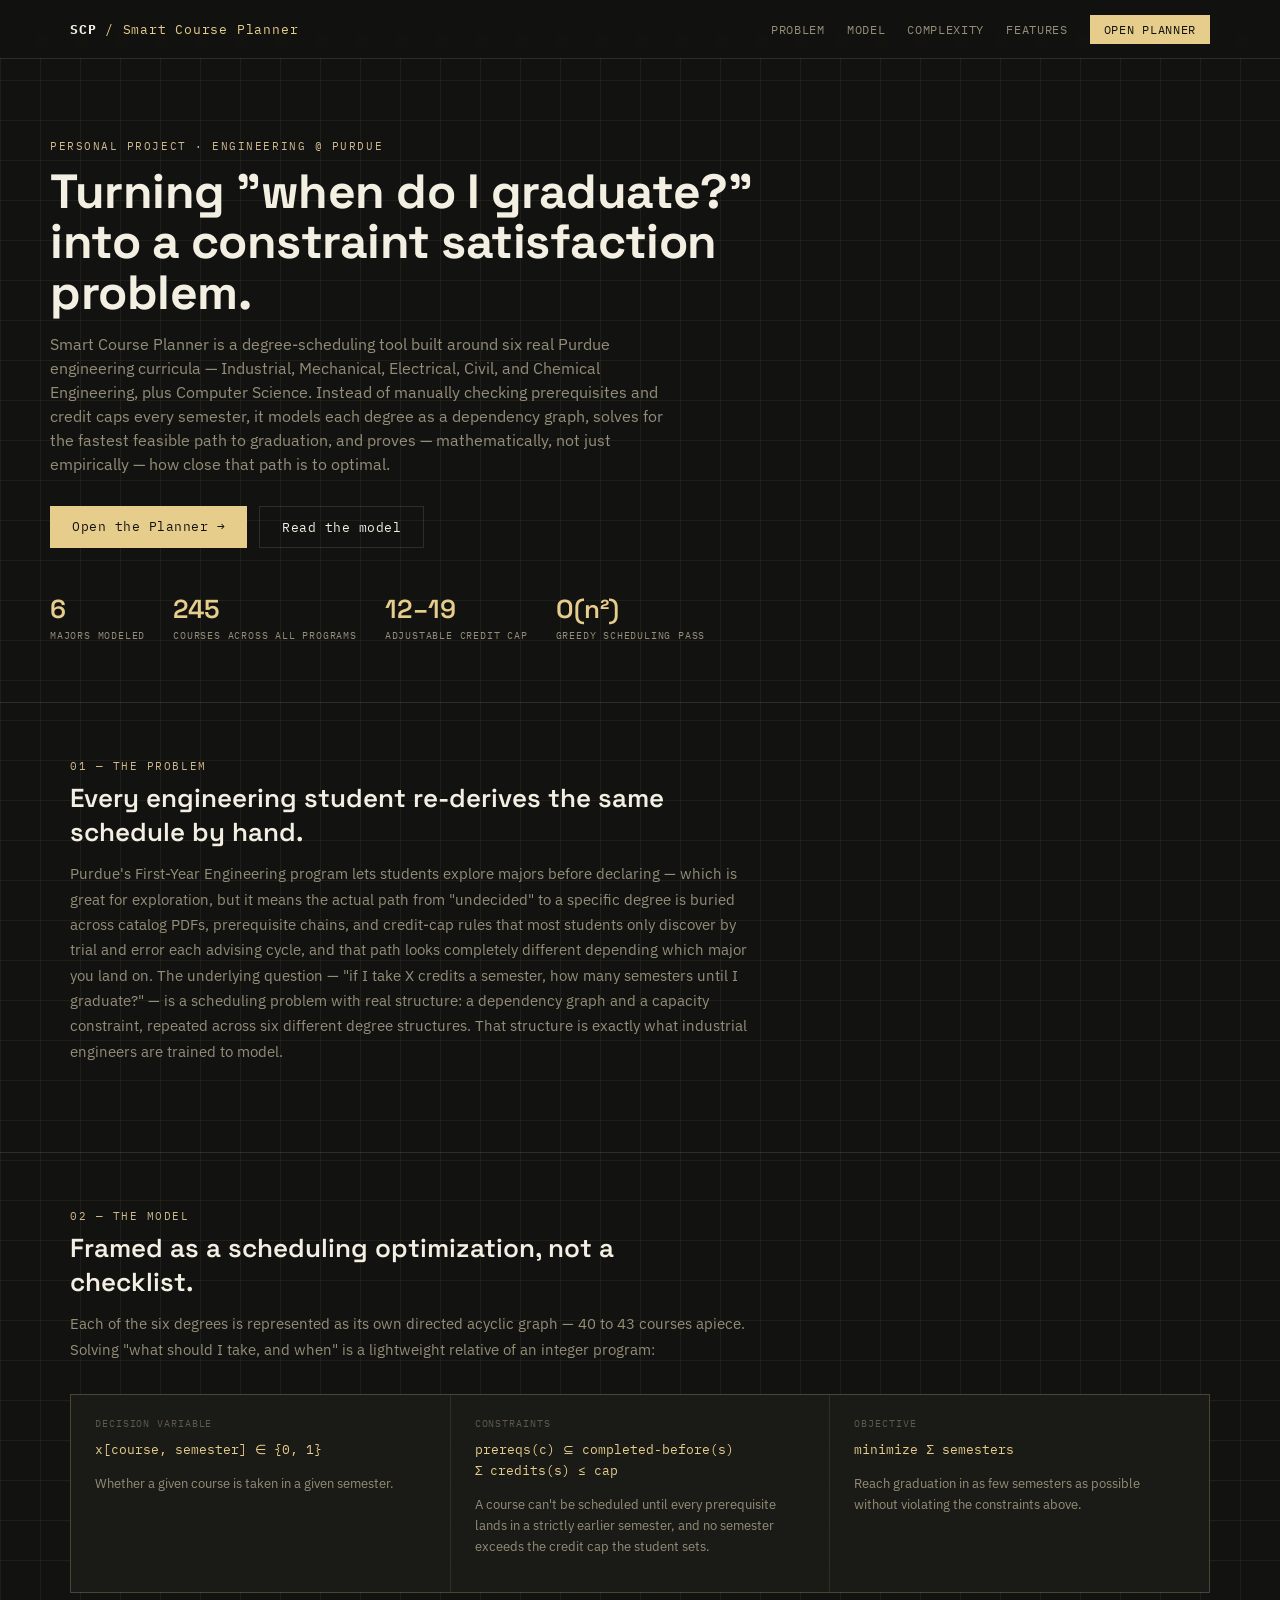
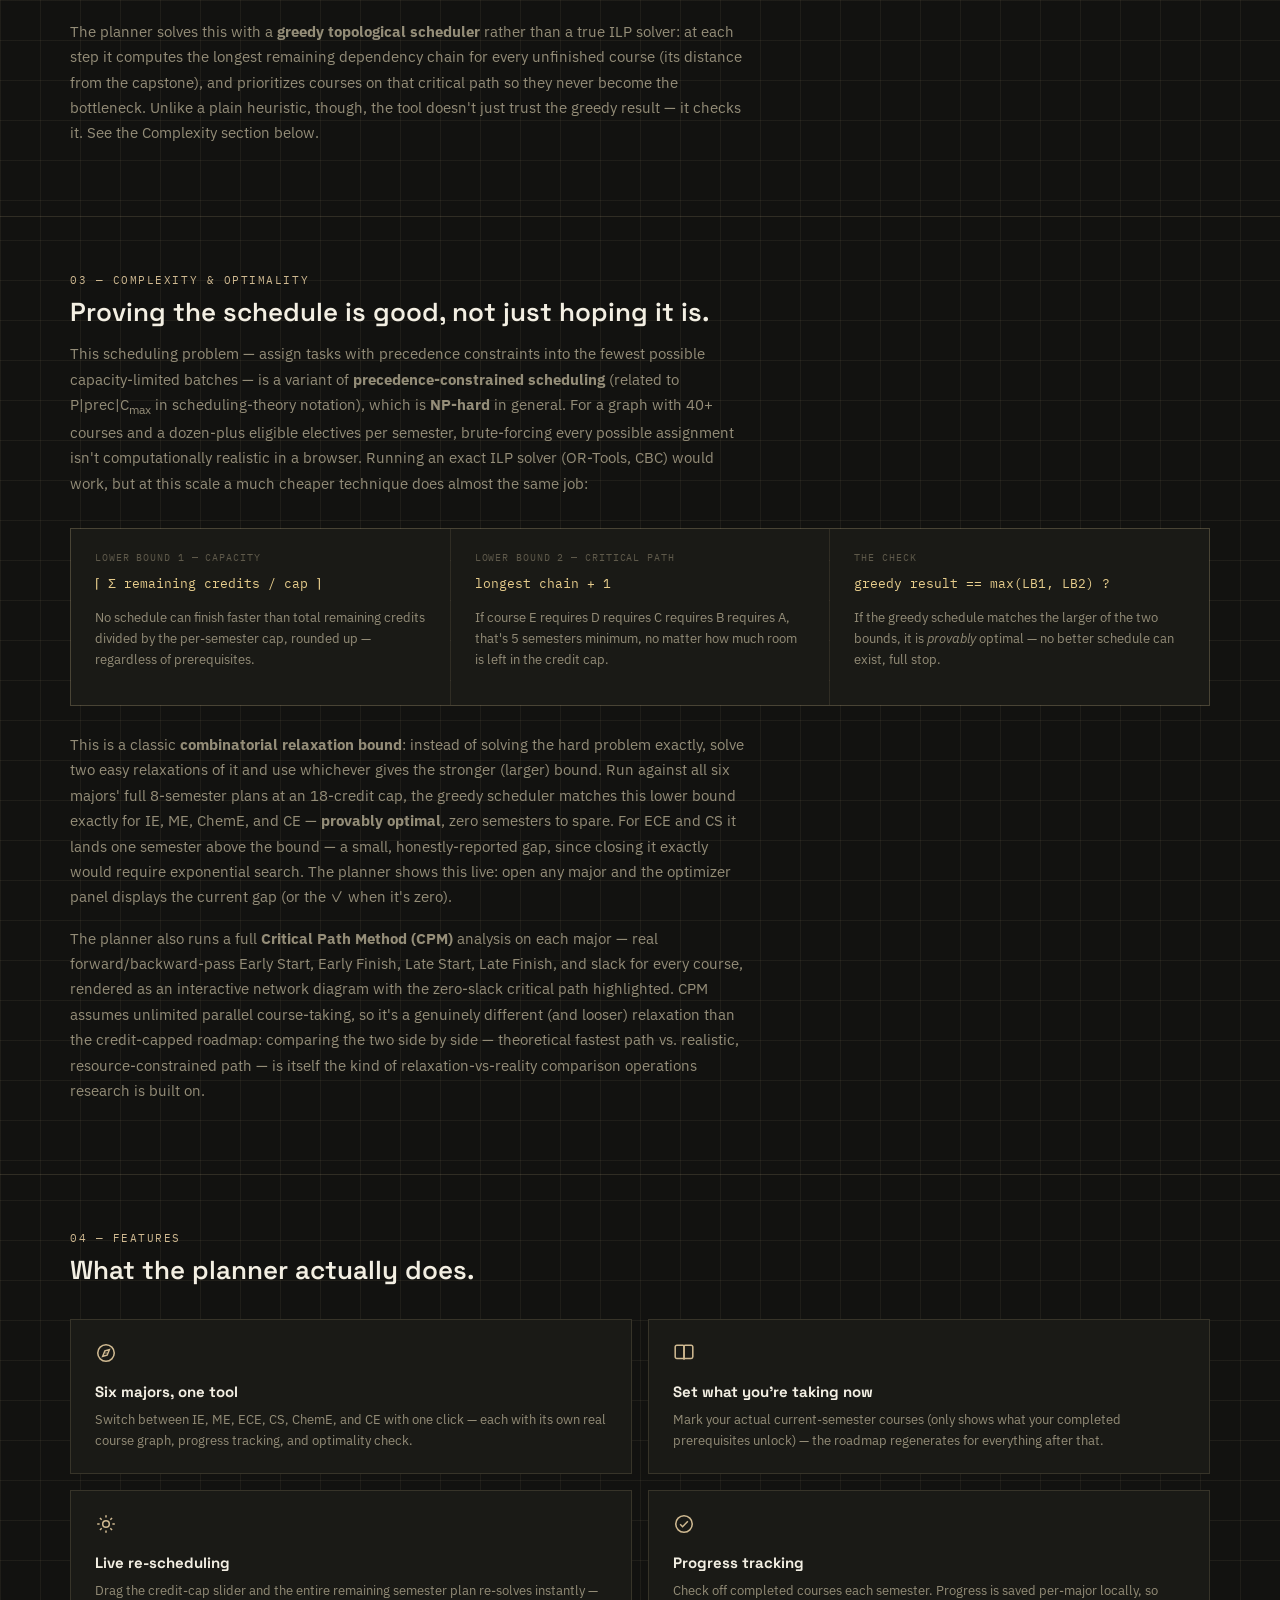
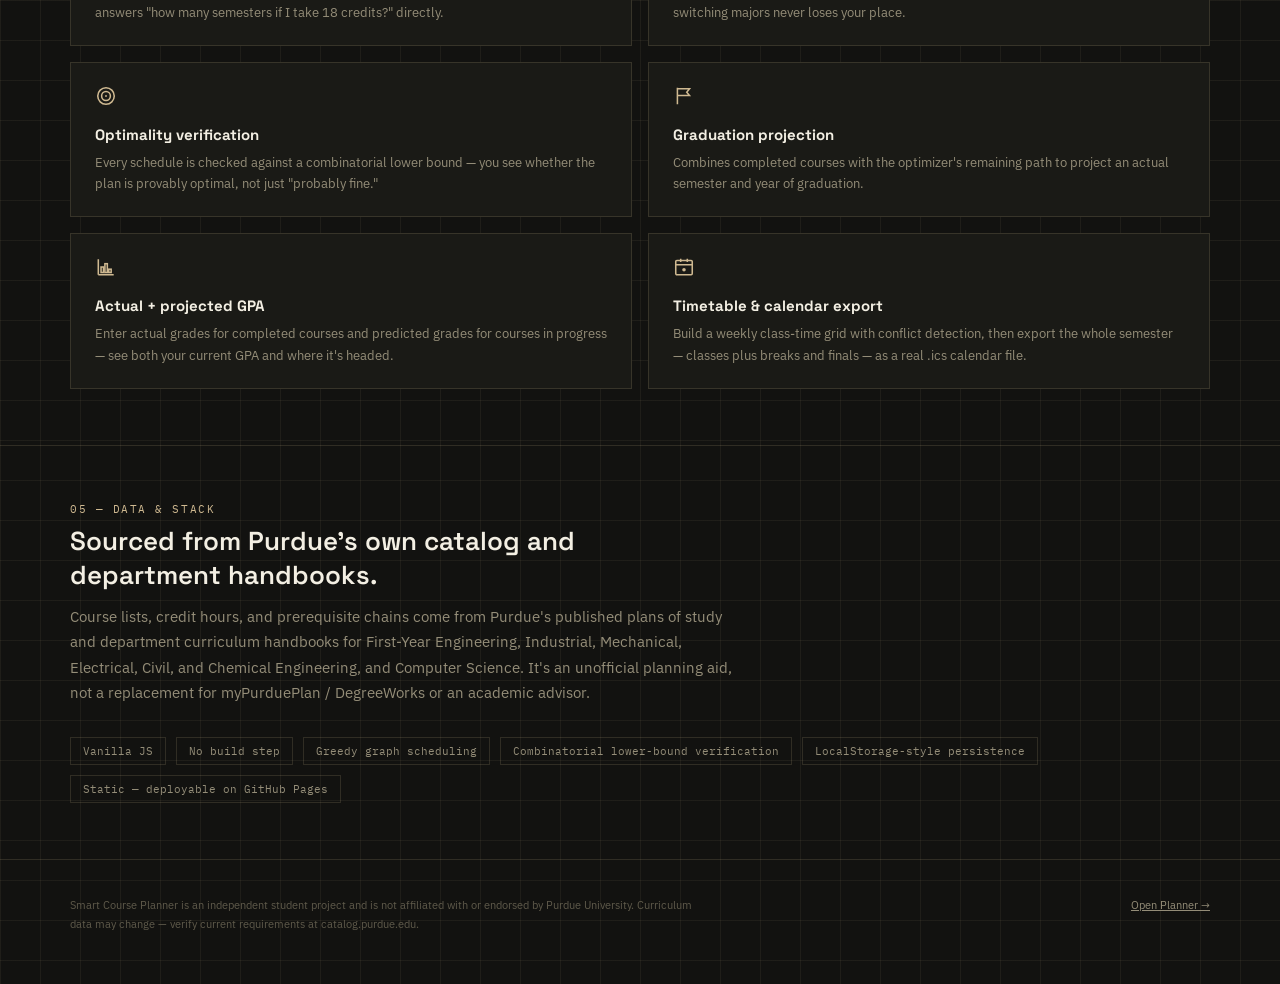
==== index.html @ c1d6510d "Add CPM critical path network diagram" ====
<!DOCTYPE html>
<html lang="en">
<head>
<meta charset="UTF-8">
<meta name="viewport" content="width=device-width, initial-scale=1">
<title>Smart Course Planner — Purdue Engineering Degree Path Optimization</title>
<meta name="description" content="A constraint-based degree scheduler for six Purdue engineering majors, built to explore optimization and scheduling theory as an academic planning problem.">
<link rel="preconnect" href="https://fonts.googleapis.com">
<link href="https://fonts.googleapis.com/css2?family=Space+Grotesk:wght@400;500;600;700&family=IBM+Plex+Mono:wght@400;500;600&family=IBM+Plex+Sans:wght@400;500;600&display=swap" rel="stylesheet">
<link rel="stylesheet" href="style.css">
</head>
<body>

<nav class="site-nav">
  <div class="wrap">
    <a class="brand" href="index.html"><b>SCP</b> / Smart Course Planner</a>
    <div class="nav-links">
      <a href="#problem">Problem</a>
      <a href="#model">Model</a>
      <a href="#complexity">Complexity</a>
      <a href="#features">Features</a>
      <a href="planner.html" class="cta">Open Planner</a>
    </div>
  </div>
</nav>

<div class="wrap hero">
  <div class="eyebrow">Personal project · Engineering @ Purdue</div>
  <h1>Turning "when do I graduate?" into a constraint satisfaction problem.</h1>
  <p class="subtitle">Smart Course Planner is a degree-scheduling tool built around six real Purdue engineering curricula — Industrial, Mechanical, Electrical, Civil, and Chemical Engineering, plus Computer Science. Instead of manually checking prerequisites and credit caps every semester, it models each degree as a dependency graph, solves for the fastest feasible path to graduation, and proves — mathematically, not just empirically — how close that path is to optimal.</p>
  <div class="hero-ctas">
    <a href="planner.html" class="btn btn-primary">Open the Planner →</a>
    <a href="#model" class="btn btn-outline">Read the model</a>
  </div>
  <div class="hero-meta">
    <div class="hero-meta-item"><div class="n">6</div><div class="l">Majors modeled</div></div>
    <div class="hero-meta-item"><div class="n">245</div><div class="l">Courses across all programs</div></div>
    <div class="hero-meta-item"><div class="n">12–19</div><div class="l">Adjustable credit cap</div></div>
    <div class="hero-meta-item"><div class="n">O(n²)</div><div class="l">Greedy scheduling pass</div></div>
  </div>
</div>

<section id="problem">
  <div class="wrap">
    <div class="section-head">
      <div class="section-num">01 — The Problem</div>
      <div class="section-title">Every engineering student re-derives the same schedule by hand.</div>
      <p class="section-body">Purdue's First-Year Engineering program lets students explore majors before declaring — which is great for exploration, but it means the actual path from "undecided" to a specific degree is buried across catalog PDFs, prerequisite chains, and credit-cap rules that most students only discover by trial and error each advising cycle, and that path looks completely different depending which major you land on. The underlying question — "if I take X credits a semester, how many semesters until I graduate?" — is a scheduling problem with real structure: a dependency graph and a capacity constraint, repeated across six different degree structures. That structure is exactly what industrial engineers are trained to model.</p>
    </div>
  </div>
</section>

<section id="model">
  <div class="wrap">
    <div class="section-head">
      <div class="section-num">02 — The Model</div>
      <div class="section-title">Framed as a scheduling optimization, not a checklist.</div>
      <p class="section-body">Each of the six degrees is represented as its own directed acyclic graph — 40 to 43 courses apiece. Solving "what should I take, and when" is a lightweight relative of an integer program:</p>
    </div>
    <div class="model-grid">
      <div class="model-cell">
        <div class="k">Decision Variable</div>
        <div class="v">x[course, semester] ∈ {0, 1}</div>
        <p>Whether a given course is taken in a given semester.</p>
      </div>
      <div class="model-cell">
        <div class="k">Constraints</div>
        <div class="v">prereqs(c) ⊆ completed-before(s)<br>Σ credits(s) ≤ cap</div>
        <p>A course can't be scheduled until every prerequisite lands in a strictly earlier semester, and no semester exceeds the credit cap the student sets.</p>
      </div>
      <div class="model-cell">
        <div class="k">Objective</div>
        <div class="v">minimize Σ semesters</div>
        <p>Reach graduation in as few semesters as possible without violating the constraints above.</p>
      </div>
    </div>
    <p class="section-body" style="margin-top:26px;">The planner solves this with a <b>greedy topological scheduler</b> rather than a true ILP solver: at each step it computes the longest remaining dependency chain for every unfinished course (its distance from the capstone), and prioritizes courses on that critical path so they never become the bottleneck. Unlike a plain heuristic, though, the tool doesn't just trust the greedy result — it checks it. See the Complexity section below.</p>
  </div>
</section>

<section id="complexity">
  <div class="wrap">
    <div class="section-head">
      <div class="section-num">03 — Complexity &amp; Optimality</div>
      <div class="section-title">Proving the schedule is good, not just hoping it is.</div>
      <p class="section-body">This scheduling problem — assign tasks with precedence constraints into the fewest possible capacity-limited batches — is a variant of <b>precedence-constrained scheduling</b> (related to P|prec|C<sub>max</sub> in scheduling-theory notation), which is <b>NP-hard</b> in general. For a graph with 40+ courses and a dozen-plus eligible electives per semester, brute-forcing every possible assignment isn't computationally realistic in a browser. Running an exact ILP solver (OR-Tools, CBC) would work, but at this scale a much cheaper technique does almost the same job:</p>
    </div>
    <div class="model-grid">
      <div class="model-cell">
        <div class="k">Lower Bound 1 — Capacity</div>
        <div class="v">⌈ Σ remaining credits / cap ⌉</div>
        <p>No schedule can finish faster than total remaining credits divided by the per-semester cap, rounded up — regardless of prerequisites.</p>
      </div>
      <div class="model-cell">
        <div class="k">Lower Bound 2 — Critical Path</div>
        <div class="v">longest chain + 1</div>
        <p>If course E requires D requires C requires B requires A, that's 5 semesters minimum, no matter how much room is left in the credit cap.</p>
      </div>
      <div class="model-cell">
        <div class="k">The Check</div>
        <div class="v">greedy result == max(LB1, LB2) ?</div>
        <p>If the greedy schedule matches the larger of the two bounds, it is <i>provably</i> optimal — no better schedule can exist, full stop.</p>
      </div>
    </div>
    <p class="section-body" style="margin-top:26px;">This is a classic <b>combinatorial relaxation bound</b>: instead of solving the hard problem exactly, solve two easy relaxations of it and use whichever gives the stronger (larger) bound. Run against all six majors' full 8-semester plans at an 18-credit cap, the greedy scheduler matches this lower bound exactly for IE, ME, ChemE, and CE — <b>provably optimal</b>, zero semesters to spare. For ECE and CS it lands one semester above the bound — a small, honestly-reported gap, since closing it exactly would require exponential search. The planner shows this live: open any major and the optimizer panel displays the current gap (or the ✓ when it's zero).</p>
    <p class="section-body" style="margin-top:16px;">The planner also runs a full <b>Critical Path Method (CPM)</b> analysis on each major — real forward/backward-pass Early Start, Early Finish, Late Start, Late Finish, and slack for every course, rendered as an interactive network diagram with the zero-slack critical path highlighted. CPM assumes unlimited parallel course-taking, so it's a genuinely different (and looser) relaxation than the credit-capped roadmap: comparing the two side by side — theoretical fastest path vs. realistic, resource-constrained path — is itself the kind of relaxation-vs-reality comparison operations research is built on.</p>
  </div>
</section>

<section id="features">
  <div class="wrap">
    <div class="section-head">
      <div class="section-num">04 — Features</div>
      <div class="section-title">What the planner actually does.</div>
    </div>
    <div class="feature-grid">
      <div class="feature-card">
        <span class="icon"><svg viewBox="0 0 20 20" fill="none" stroke="currentColor" stroke-width="1.4"><circle cx="10" cy="10" r="7.5"/><path d="M13 7l-2 5-4 1 2-5 4-1z"/><circle cx="10" cy="10" r="0.6" fill="currentColor" stroke="none"/></svg></span>
        <h3>Six majors, one tool</h3>
        <p>Switch between IE, ME, ECE, CS, ChemE, and CE with one click — each with its own real course graph, progress tracking, and optimality check.</p>
      </div>
      <div class="feature-card">
        <span class="icon"><svg viewBox="0 0 20 20" fill="none" stroke="currentColor" stroke-width="1.4"><path d="M2 4.5C2 3.7 2.7 3 3.5 3H9a1 1 0 011 1v12a1 1 0 00-1-1H3.5c-.8 0-1.5-.7-1.5-1.5V4.5z"/><path d="M18 4.5c0-.8-.7-1.5-1.5-1.5H11a1 1 0 00-1 1v12a1 1 0 011-1h5.5c.8 0 1.5-.7 1.5-1.5V4.5z"/></svg></span>
        <h3>Set what you're taking now</h3>
        <p>Mark your actual current-semester courses (only shows what your completed prerequisites unlock) — the roadmap regenerates for everything after that.</p>
      </div>
      <div class="feature-card">
        <span class="icon"><svg viewBox="0 0 20 20" fill="none" stroke="currentColor" stroke-width="1.4"><path d="M10 2v2.2M10 15.8V18M18 10h-2.2M4.2 10H2M15.5 4.5l-1.6 1.6M6.1 13.9l-1.6 1.6M15.5 15.5l-1.6-1.6M6.1 6.1L4.5 4.5"/><circle cx="10" cy="10" r="3"/></svg></span>
        <h3>Live re-scheduling</h3>
        <p>Drag the credit-cap slider and the entire remaining semester plan re-solves instantly — answers "how many semesters if I take 18 credits?" directly.</p>
      </div>
      <div class="feature-card">
        <span class="icon"><svg viewBox="0 0 20 20" fill="none" stroke="currentColor" stroke-width="1.4"><circle cx="10" cy="10" r="7.5"/><path d="M6.5 10.3l2.2 2.2 4.8-5"/></svg></span>
        <h3>Progress tracking</h3>
        <p>Check off completed courses each semester. Progress is saved per-major locally, so switching majors never loses your place.</p>
      </div>
      <div class="feature-card">
        <span class="icon"><svg viewBox="0 0 20 20" fill="none" stroke="currentColor" stroke-width="1.4"><circle cx="10" cy="10" r="7.5"/><circle cx="10" cy="10" r="4"/><circle cx="10" cy="10" r="0.8" fill="currentColor" stroke="none"/></svg></span>
        <h3>Optimality verification</h3>
        <p>Every schedule is checked against a combinatorial lower bound — you see whether the plan is provably optimal, not just "probably fine."</p>
      </div>
      <div class="feature-card">
        <span class="icon"><svg viewBox="0 0 20 20" fill="none" stroke="currentColor" stroke-width="1.4"><path d="M4 2.5v15"/><path d="M4 3.5h11l-2.5 3 2.5 3H4"/></svg></span>
        <h3>Graduation projection</h3>
        <p>Combines completed courses with the optimizer's remaining path to project an actual semester and year of graduation.</p>
      </div>
      <div class="feature-card">
        <span class="icon"><svg viewBox="0 0 20 20" fill="none" stroke="currentColor" stroke-width="1.4"><path d="M3 17V3M3 17h14"/><rect x="5.5" y="10" width="2.2" height="5"/><rect x="9" y="7" width="2.2" height="8"/><rect x="12.5" y="12" width="2.2" height="3"/></svg></span>
        <h3>Actual + projected GPA</h3>
        <p>Enter actual grades for completed courses and predicted grades for courses in progress — see both your current GPA and where it's headed.</p>
      </div>
      <div class="feature-card">
        <span class="icon"><svg viewBox="0 0 20 20" fill="none" stroke="currentColor" stroke-width="1.4"><rect x="2.5" y="4" width="15" height="13" rx="1"/><path d="M2.5 8h15M7 2.5v3M13 2.5v3"/><circle cx="10" cy="12.5" r="1.6" fill="currentColor" stroke="none"/></svg></span>
        <h3>Timetable &amp; calendar export</h3>
        <p>Build a weekly class-time grid with conflict detection, then export the whole semester — classes plus breaks and finals — as a real .ics calendar file.</p>
      </div>
    </div>
  </div>
</section>

<section>
  <div class="wrap">
    <div class="section-head">
      <div class="section-num">05 — Data &amp; Stack</div>
      <div class="section-title">Sourced from Purdue's own catalog and department handbooks.</div>
      <p class="section-body">Course lists, credit hours, and prerequisite chains come from Purdue's published plans of study and department curriculum handbooks for First-Year Engineering, Industrial, Mechanical, Electrical, Civil, and Chemical Engineering, and Computer Science. It's an unofficial planning aid, not a replacement for myPurduePlan / DegreeWorks or an academic advisor.</p>
    </div>
    <div class="stack-row">
      <span class="stack-chip">Vanilla JS</span>
      <span class="stack-chip">No build step</span>
      <span class="stack-chip">Greedy graph scheduling</span>
      <span class="stack-chip">Combinatorial lower-bound verification</span>
      <span class="stack-chip">LocalStorage-style persistence</span>
      <span class="stack-chip">Static — deployable on GitHub Pages</span>
    </div>
  </div>
</section>

<footer class="site-footer">
  <div class="wrap">
    <p>Smart Course Planner is an independent student project and is not affiliated with or endorsed by Purdue University. Curriculum data may change — verify current requirements at catalog.purdue.edu.</p>
    <p><a href="planner.html">Open Planner →</a></p>
  </div>
</footer>

</body>
</html>
---- style.css ----
:root{
  --bg:#121210;
  --bg-panel:#1a1a16;
  --bg-panel-raised:#201f1a;
  --grid-line:rgba(207,185,145,0.07);
  --gold:#CFB991;
  --gold-bright:#E7CD8C;
  --ink:#F3EFE3;
  --muted:#948D78;
  --muted-dim:#5F5A4B;
  --science:#7C9AAB;
  --ie:#CFB991;
  --elective:#6b6558;
  --complete:#7FA97F;
  --danger:#B5502F;
  --border:rgba(207,185,145,0.16);
}
*{box-sizing:border-box;}
html{scroll-behavior:smooth;}
body{
  margin:0;
  background:
    linear-gradient(var(--grid-line) 1px, transparent 1px) 0 0/40px 40px,
    linear-gradient(90deg, var(--grid-line) 1px, transparent 1px) 0 0/40px 40px,
    var(--bg);
  color:var(--ink);
  font-family:'IBM Plex Sans', sans-serif;
}
a{color:inherit;}
.wrap{max-width:1180px;margin:0 auto;padding:0 20px;}

/* ---- Nav ---- */
.site-nav{
  border-bottom:1px solid var(--border);
  background:rgba(18,18,16,0.9);
  backdrop-filter:blur(6px);
  position:sticky;top:0;z-index:50;
}
.site-nav .wrap{
  display:flex;align-items:center;justify-content:space-between;
  height:58px;
}
.brand{
  font-family:'IBM Plex Mono',monospace;
  font-size:13px;
  letter-spacing:0.06em;
  color:var(--gold-bright);
  text-decoration:none;
}
.brand b{color:var(--ink);}
.nav-links{display:flex;gap:22px;align-items:center;}
.nav-links a{
  font-family:'IBM Plex Mono',monospace;
  font-size:11.5px;
  letter-spacing:0.06em;
  text-transform:uppercase;
  color:var(--muted);
  text-decoration:none;
}
.nav-links a:hover{color:var(--gold-bright);}
.nav-links a.cta{
  color:var(--bg);
  background:var(--gold-bright);
  padding:7px 14px;
}
.nav-links a.cta:hover{background:var(--gold);color:var(--bg);}

/* ---- Title block (shared header motif) ---- */
.titleblock{
  border:1px solid var(--border);
  background:var(--bg-panel);
  display:grid;
  grid-template-columns:1.6fr 1fr;
  margin-bottom:22px;
}
.titleblock-main{padding:22px 26px;border-right:1px solid var(--border);}
.eyebrow{
  font-family:'IBM Plex Mono',monospace;
  font-size:11px;letter-spacing:0.14em;
  color:var(--gold);text-transform:uppercase;margin-bottom:8px;
}
h1{font-family:'Space Grotesk',sans-serif;font-size:30px;font-weight:700;margin:0 0 6px;letter-spacing:-0.01em;}
.subtitle{color:var(--muted);font-size:14px;line-height:1.5;max-width:520px;}
.titleblock-meta{display:grid;grid-template-columns:1fr 1fr;}
.meta-cell{padding:14px 18px;border-bottom:1px solid var(--border);}
.meta-cell:nth-child(odd){border-right:1px solid var(--border);}
.meta-label{font-family:'IBM Plex Mono',monospace;font-size:10px;letter-spacing:0.1em;color:var(--muted-dim);text-transform:uppercase;}
.meta-value{font-family:'IBM Plex Mono',monospace;font-size:16px;color:var(--gold-bright);margin-top:4px;font-weight:600;}

/* ---- Dashboard stats ---- */
.dash{display:grid;grid-template-columns:repeat(auto-fit,minmax(140px,1fr));gap:1px;background:var(--border);border:1px solid var(--border);margin-bottom:26px;}
.stat{background:var(--bg-panel);padding:16px 18px;transition:background 0.15s ease;}
.stat:hover{background:var(--bg-panel-raised);}
.stat-label{font-family:'IBM Plex Mono',monospace;font-size:10px;letter-spacing:0.09em;color:var(--muted);text-transform:uppercase;margin-bottom:8px;}
.stat-value{font-family:'Space Grotesk',sans-serif;font-size:26px;font-weight:600;color:var(--ink);}
.stat-value.accent{color:var(--gold-bright);}
.stat-sub{font-size:11px;color:var(--muted-dim);margin-top:4px;}

/* ---- Optimizer panel ---- */
.optimizer{border:1px solid var(--border);background:var(--bg-panel);padding:20px 24px;margin-bottom:28px;}
.optimizer-head{display:flex;align-items:baseline;justify-content:space-between;margin-bottom:14px;flex-wrap:wrap;gap:10px;}
.optimizer h2{font-family:'Space Grotesk',sans-serif;font-size:16px;margin:0;letter-spacing:0.01em;display:flex;align-items:center;}
.optimizer-note{font-size:12px;color:var(--muted);max-width:640px;line-height:1.6;}
.slider-row{display:flex;align-items:center;gap:16px;margin-top:14px;}
.slider-row label{font-family:'IBM Plex Mono',monospace;font-size:12px;color:var(--muted);white-space:nowrap;}
input[type=range]{-webkit-appearance:none;appearance:none;flex:1;height:3px;background:var(--muted-dim);outline:none;}
input[type=range]::-webkit-slider-thumb{-webkit-appearance:none;appearance:none;width:15px;height:15px;border-radius:50%;background:var(--gold-bright);cursor:pointer;border:2px solid var(--bg);}
.slider-val{font-family:'IBM Plex Mono',monospace;font-size:15px;color:var(--gold-bright);font-weight:600;min-width:56px;text-align:right;}
details.howitworks{margin-top:16px;}
details.howitworks summary{cursor:pointer;font-family:'IBM Plex Mono',monospace;font-size:11px;color:var(--gold);letter-spacing:0.06em;text-transform:uppercase;}
details.howitworks .body{margin-top:10px;font-size:12.5px;color:var(--muted);line-height:1.7;border-left:2px solid var(--border);padding-left:14px;}
details.howitworks code{font-family:'IBM Plex Mono',monospace;color:var(--ie);background:rgba(207,185,145,0.08);padding:1px 5px;}

/* ---- Legend ---- */
.legend{display:flex;gap:18px;flex-wrap:wrap;margin-bottom:18px;}
.legend-item{display:flex;align-items:center;gap:7px;font-size:11.5px;color:var(--muted);}
.swatch{width:10px;height:10px;flex:none;}

/* ---- Requirement progress bars ---- */
.progress-wrap{border:1px solid var(--border);background:var(--bg-panel);padding:20px 24px;margin-bottom:22px;}
.progress-head h2{font-family:'Space Grotesk',sans-serif;font-size:16px;margin:0 0 16px;display:flex;align-items:center;}
.req-row{margin-bottom:16px;}
.req-row:last-child{margin-bottom:0;}
.req-row-top{display:flex;justify-content:space-between;align-items:baseline;margin-bottom:6px;}
.req-row-label{display:flex;align-items:center;gap:7px;font-size:12.5px;color:var(--ink);}
.req-row-frac{font-family:'IBM Plex Mono',monospace;font-size:11px;color:var(--muted);}
.req-bar-track{position:relative;height:8px;background:var(--bg-panel-raised);border:1px solid var(--border);border-radius:2px;overflow:hidden;}
.req-bar-fill{position:absolute;top:0;left:0;height:100%;border-radius:2px;transition:width 0.6s cubic-bezier(0.4,0,0.2,1);}
.req-bar-fill-inprog{position:absolute;top:0;height:100%;opacity:0.4;transition:left 0.6s cubic-bezier(0.4,0,0.2,1), width 0.6s cubic-bezier(0.4,0,0.2,1);background-image:repeating-linear-gradient(45deg, transparent, transparent 3px, rgba(0,0,0,0.18) 3px, rgba(0,0,0,0.18) 6px);}

/* ---- Card entrance animation ---- */
@keyframes cardIn{
  from{opacity:0; transform:translateY(8px);}
  to{opacity:1; transform:translateY(0);}
}
.semcard, .feature-card{animation:cardIn 0.45s cubic-bezier(0.16,1,0.3,1) both;}
.semgrid .semcard:nth-child(1){animation-delay:0.02s;}
.semgrid .semcard:nth-child(2){animation-delay:0.06s;}
.semgrid .semcard:nth-child(3){animation-delay:0.10s;}
.semgrid .semcard:nth-child(4){animation-delay:0.14s;}
.semgrid .semcard:nth-child(5){animation-delay:0.18s;}
.semgrid .semcard:nth-child(6){animation-delay:0.22s;}
.semgrid .semcard:nth-child(7){animation-delay:0.26s;}
.semgrid .semcard:nth-child(8){animation-delay:0.30s;}
.feature-grid .feature-card:nth-child(1){animation-delay:0.02s;}
.feature-grid .feature-card:nth-child(2){animation-delay:0.05s;}
.feature-grid .feature-card:nth-child(3){animation-delay:0.08s;}
.feature-grid .feature-card:nth-child(4){animation-delay:0.11s;}
.feature-grid .feature-card:nth-child(5){animation-delay:0.14s;}
.feature-grid .feature-card:nth-child(6){animation-delay:0.17s;}
.feature-grid .feature-card:nth-child(7){animation-delay:0.20s;}
.feature-grid .feature-card:nth-child(8){animation-delay:0.23s;}
@media (prefers-reduced-motion: reduce){
  .semcard, .feature-card{animation:none;}
}

/* ---- Semester grid ---- */
.semgrid{display:grid;grid-template-columns:repeat(4,1fr);gap:14px;}
@media(max-width:900px){.semgrid{grid-template-columns:repeat(2,1fr);} .dash{grid-template-columns:repeat(2,1fr);} .titleblock{grid-template-columns:1fr;}}
@media(max-width:560px){.semgrid{grid-template-columns:1fr;}}

.semcard{border:1px solid var(--border);background:var(--bg-panel);display:flex;flex-direction:column;border-radius:3px;overflow:hidden;transition:border-color 0.15s ease, transform 0.15s ease;}
.semcard:hover{border-color:var(--gold);transform:translateY(-2px);}
.semcard-head{padding:12px 14px;border-bottom:1px solid var(--border);display:flex;justify-content:space-between;align-items:baseline;}
.semcard-title{font-family:'Space Grotesk',sans-serif;font-size:14px;font-weight:600;}
.semcard-credits{font-family:'IBM Plex Mono',monospace;font-size:12px;color:var(--gold);}
.semcard-credits.over{color:var(--danger);}
.courselist{padding:6px 0;}
.course-row{display:flex;align-items:flex-start;gap:9px;padding:8px 14px;border-bottom:1px solid rgba(207,185,145,0.05);border-radius:3px;transition:background 0.15s ease;}
.course-row:hover{background:rgba(207,185,145,0.05);}
.course-row:last-child{border-bottom:none;}
.course-row input[type=checkbox]{margin-top:3px;accent-color:var(--complete);width:14px;height:14px;flex:none;cursor:pointer;}
.course-main{flex:1;min-width:0;}
.course-top{display:flex;align-items:center;gap:6px;flex-wrap:wrap;}
.course-code{font-family:'IBM Plex Mono',monospace;font-size:11px;color:var(--muted);}
.cat-dot{width:6px;height:6px;border-radius:50%;flex:none;}
.course-name{font-size:12.5px;line-height:1.35;margin-top:2px;}
.course-name.done{color:var(--muted-dim);text-decoration:line-through;}
.badge{font-family:'IBM Plex Mono',monospace;font-size:9px;letter-spacing:0.05em;padding:1px 5px;border:1px solid;text-transform:uppercase;}
.badge.crit{color:var(--gold-bright);border-color:var(--gold-bright);}
.badge.opt{color:#E7CD8C;border-color:#E7CD8C;background:rgba(231,205,140,0.08);}
.badge.cap{color:var(--science);border-color:var(--science);}
.course-meta-row{display:flex;justify-content:space-between;align-items:center;margin-top:5px;gap:8px;}
.course-credits{font-family:'IBM Plex Mono',monospace;font-size:11px;color:var(--muted-dim);}
select.grade{background:var(--bg-panel-raised);color:var(--ink);border:1px solid var(--border);font-family:'IBM Plex Mono',monospace;font-size:10.5px;padding:2px 4px;}

/* ---- Major selector ---- */
.major-select{
  border:1px solid var(--border);
  background:var(--bg-panel);
  padding:16px 22px;
  margin-bottom:20px;
  display:flex;
  align-items:center;
  gap:16px;
  flex-wrap:wrap;
}
.major-select-label{
  font-family:'IBM Plex Mono',monospace;
  font-size:10.5px;
  letter-spacing:0.09em;
  color:var(--muted);
  text-transform:uppercase;
}
.major-btn-row{display:flex;gap:8px;flex-wrap:wrap;}
.major-btn{
  font-family:'Space Grotesk',sans-serif;
  font-size:13px;
  font-weight:600;
  padding:8px 16px;
  border:1px solid var(--border);
  background:transparent;
  color:var(--muted);
  cursor:pointer;
  transition:all 0.12s ease;
}
.major-btn:hover{color:var(--ink);border-color:var(--gold);transform:translateY(-1px);}
.major-btn.active{color:var(--bg);background:var(--gold-bright);border-color:var(--gold-bright);}

/* ---- Optimality badge ---- */
.opt-badge{
  display:inline-block;
  font-family:'IBM Plex Mono',monospace;
  font-size:11.5px;
  line-height:1.6;
  padding:8px 14px;
  border:1px solid;
}
.opt-badge.opt-good{color:var(--complete);border-color:var(--complete);background:rgba(127,169,127,0.08);}
.opt-badge.opt-gap{color:var(--gold-bright);border-color:var(--gold-bright);background:rgba(207,185,145,0.06);}

/* ---- Weekly timetable builder ---- */
.tt-wrap{border:1px solid var(--border);background:var(--bg-panel);padding:20px 24px;margin-bottom:28px;}
.tt-head{display:flex;align-items:baseline;justify-content:space-between;margin-bottom:6px;flex-wrap:wrap;gap:8px;}
.tt-wrap h2{font-family:'Space Grotesk',sans-serif;font-size:16px;margin:0;letter-spacing:0.01em;display:flex;align-items:center;}
.tt-sem-label{font-family:'IBM Plex Mono',monospace;font-size:11px;color:var(--gold);}
.tt-note{font-size:12px;color:var(--muted);line-height:1.6;margin-bottom:16px;}
.tt-course-row{display:flex;align-items:center;gap:10px;padding:8px 0;border-bottom:1px solid rgba(207,185,145,0.05);flex-wrap:wrap;}
.tt-course-group{padding:10px 0 14px;border-bottom:1px solid rgba(207,185,145,0.08);}
.tt-course-group:last-child{border-bottom:none;}
.tt-course-group-header{display:flex;align-items:center;gap:7px;margin-bottom:8px;}
.tt-course-code{font-family:'IBM Plex Mono',monospace;font-size:12px;color:var(--ink);font-weight:600;}
.tt-meeting-row{display:flex;align-items:center;gap:8px;padding:4px 0 4px 16px;flex-wrap:wrap;}
.tt-meeting-label-input{background:var(--bg-panel-raised);border:1px solid var(--border);color:var(--ink);font-family:'IBM Plex Mono',monospace;font-size:10.5px;padding:4px 6px;width:110px;}
.tt-remove-btn{background:none;border:1px solid var(--border);color:var(--muted);font-size:12px;width:22px;height:22px;cursor:pointer;line-height:1;flex:none;}
.tt-remove-btn:hover{border-color:var(--danger);color:var(--danger);}
.tt-add-btn{background:none;border:1px dashed var(--border);color:var(--muted);font-family:'IBM Plex Mono',monospace;font-size:10.5px;padding:5px 12px;cursor:pointer;margin:6px 0 0 16px;}
.tt-add-btn:hover{border-color:var(--gold);color:var(--gold);}
.tt-course-label{display:flex;align-items:center;gap:6px;font-family:'IBM Plex Mono',monospace;font-size:11.5px;color:var(--ink);min-width:150px;}
.tt-days{display:flex;gap:4px;}
.tt-day-btn{width:26px;height:26px;border:1px solid var(--border);background:transparent;color:var(--muted);font-family:'IBM Plex Mono',monospace;font-size:10px;cursor:pointer;}
.tt-day-btn:hover{color:var(--ink);}
.tt-day-btn.active{background:var(--gold-bright);color:var(--bg);border-color:var(--gold-bright);}
.tt-time-input{background:var(--bg-panel-raised);border:1px solid var(--border);color:var(--ink);font-family:'IBM Plex Mono',monospace;font-size:11px;padding:4px 6px;color-scheme:dark;}
.tt-conflicts{display:none;margin:14px 0;padding:10px 14px;border:1px solid var(--danger);color:var(--danger);font-family:'IBM Plex Mono',monospace;font-size:11px;line-height:1.6;background:rgba(184,80,47,0.08);}
.tt-grid-container{display:grid;grid-template-columns:44px repeat(5,1fr);border:1px solid var(--border);margin-top:18px;background:var(--bg);}
.tt-grid-header{padding:8px 4px;text-align:center;font-family:'IBM Plex Mono',monospace;font-size:11px;color:var(--muted);border-bottom:1px solid var(--border);border-left:1px solid var(--border);}
.tt-grid-header:first-child{border-left:none;}
.tt-time-col{position:relative;}
.tt-day-col{position:relative;border-left:1px solid var(--border);background-image:repeating-linear-gradient(to bottom, rgba(207,185,145,0.05) 0, rgba(207,185,145,0.05) 1px, transparent 1px, transparent 48px);}
.tt-block{position:absolute;left:3px;right:3px;border-radius:2px;padding:3px 5px;font-size:10px;line-height:1.35;overflow:hidden;border:1px solid;font-family:'IBM Plex Mono',monospace;}
.tt-block.conflict{border-color:var(--danger)!important;box-shadow:0 0 0 1px var(--danger);}
.tt-empty-msg{padding:24px;text-align:center;color:var(--muted-dim);font-size:12px;}

/* ---- Semester calendar ---- */
.cal-wrap{border:1px solid var(--border);background:var(--bg-panel);padding:20px 24px;margin-bottom:28px;}
.cal-head{display:flex;justify-content:space-between;align-items:baseline;flex-wrap:wrap;gap:10px;margin-bottom:4px;}
.cal-wrap h2{font-family:'Space Grotesk',sans-serif;font-size:16px;margin:0;letter-spacing:0.01em;display:flex;align-items:center;}
.cal-badge{font-family:'IBM Plex Mono',monospace;font-size:10px;padding:2px 8px;border:1px solid;text-transform:uppercase;letter-spacing:0.05em;}
.cal-badge.confirmed{color:var(--complete);border-color:var(--complete);}
.cal-badge.estimated{color:var(--muted);border-color:var(--muted-dim);}
.cal-note{font-size:11.5px;color:var(--muted-dim);margin-bottom:14px;line-height:1.6;}
.cal-keydates{display:flex;flex-wrap:wrap;gap:8px 20px;margin:6px 0 18px;font-size:11.5px;color:var(--muted);font-family:'IBM Plex Mono',monospace;}
.cal-keydates .kd-dot{display:inline-block;width:8px;height:8px;border-radius:50%;margin-right:5px;vertical-align:middle;}
.cal-export-btn{font-family:'IBM Plex Mono',monospace;font-size:11px;color:var(--bg);background:var(--gold-bright);border:none;padding:9px 16px;cursor:pointer;letter-spacing:0.04em;margin-bottom:20px;display:inline-flex;align-items:center;}
.cal-export-btn .icon-inline{color:var(--bg);margin-right:7px;}
.cal-export-btn:hover{background:var(--gold);}
.cal-months{display:flex;flex-wrap:wrap;gap:18px;}
.cal-month{width:220px;}
.cal-month-title{font-family:'Space Grotesk',sans-serif;font-size:12.5px;color:var(--ink);margin-bottom:8px;text-align:center;}
.cal-grid{display:grid;grid-template-columns:repeat(7,1fr);gap:2px;}
.cal-dow{font-family:'IBM Plex Mono',monospace;font-size:9px;color:var(--muted-dim);text-align:center;padding:2px 0;}
.cal-day{font-family:'IBM Plex Mono',monospace;font-size:10px;text-align:center;padding:4px 0;color:var(--muted);}
.cal-day.empty{visibility:hidden;}
.cal-day.classstart{background:rgba(127,169,127,0.2);color:var(--complete);font-weight:600;}
.cal-day.classend{background:rgba(207,185,145,0.22);color:var(--gold-bright);font-weight:600;}
.cal-day.finals{background:rgba(184,80,47,0.16);color:var(--danger);}
.cal-day.break{background:rgba(124,154,171,0.2);color:var(--science);}

.reset-btn{font-family:'IBM Plex Mono',monospace;font-size:10.5px;color:var(--muted);background:none;border:1px solid var(--border);padding:5px 10px;cursor:pointer;letter-spacing:0.05em;}
.reset-btn:hover{border-color:var(--gold);color:var(--gold);}
.status-msg{font-size:10.5px;color:var(--muted-dim);font-family:'IBM Plex Mono',monospace;}

/* ---- Landing page specific ---- */
.hero{padding:80px 0 60px;}
.hero .eyebrow{margin-bottom:14px;}
.hero h1{font-size:48px;line-height:1.05;max-width:760px;}
.hero .subtitle{font-size:16px;max-width:620px;margin-top:14px;}
.hero-ctas{display:flex;gap:12px;margin-top:30px;flex-wrap:wrap;}
.btn{
  font-family:'IBM Plex Mono',monospace;
  font-size:12.5px;letter-spacing:0.04em;
  padding:12px 22px;
  text-decoration:none;
  display:inline-block;
  transition:all 0.15s ease;
}
.btn-primary{background:var(--gold-bright);color:var(--bg);}
.btn-primary:hover{background:var(--gold);transform:translateY(-1px);}
.btn-outline{border:1px solid var(--border);color:var(--ink);}
.btn-outline:hover{border-color:var(--gold);color:var(--gold-bright);transform:translateY(-1px);}
.hero-meta{display:flex;gap:28px;margin-top:44px;flex-wrap:wrap;}
.hero-meta-item .n{font-family:'Space Grotesk',sans-serif;font-size:26px;color:var(--gold-bright);font-weight:600;}
.hero-meta-item .l{font-family:'IBM Plex Mono',monospace;font-size:10px;color:var(--muted);text-transform:uppercase;letter-spacing:0.08em;margin-top:3px;}

section{padding:56px 0;border-top:1px solid var(--border);}
.section-head{margin-bottom:32px;}
.section-num{font-family:'IBM Plex Mono',monospace;font-size:11px;color:var(--gold);letter-spacing:0.14em;text-transform:uppercase;margin-bottom:8px;}
.section-title{font-family:'Space Grotesk',sans-serif;font-size:26px;font-weight:600;max-width:640px;}
.section-body{color:var(--muted);font-size:14.5px;line-height:1.75;max-width:680px;margin-top:12px;}

.model-grid{display:grid;grid-template-columns:repeat(3,1fr);gap:1px;background:var(--border);border:1px solid var(--border);margin-top:28px;}
@media(max-width:800px){.model-grid{grid-template-columns:1fr;}}
.model-cell{background:var(--bg-panel);padding:22px 24px;}
.model-cell .k{font-family:'IBM Plex Mono',monospace;font-size:10px;color:var(--muted-dim);text-transform:uppercase;letter-spacing:0.09em;}
.model-cell .v{font-family:'IBM Plex Mono',monospace;font-size:13px;color:var(--gold-bright);margin-top:10px;line-height:1.6;}
.model-cell p{font-size:12.5px;color:var(--muted);line-height:1.7;margin-top:12px;}

.feature-grid{display:grid;grid-template-columns:repeat(2,1fr);gap:16px;margin-top:28px;}
@media(max-width:800px){.feature-grid{grid-template-columns:1fr;}}
.feature-card{border:1px solid var(--border);background:var(--bg-panel);padding:22px 24px;transition:border-color 0.15s ease, transform 0.15s ease;}
.feature-card:hover{border-color:var(--gold);transform:translateY(-2px);}
.feature-card .icon{display:block;margin-bottom:14px;color:var(--gold);}
.feature-card .icon svg{width:22px;height:22px;}
.feature-card h3{font-family:'Space Grotesk',sans-serif;font-size:15px;margin:0 0 8px;}
.feature-card p{font-size:12.5px;color:var(--muted);line-height:1.7;margin:0;}

/* ---- Inline icon utility (headers, buttons) ---- */
.icon-inline{width:16px;height:16px;vertical-align:-3px;margin-right:7px;color:var(--gold);flex:none;}

/* ---- Currently Taking panel ---- */
.current-wrap{border:1px solid var(--border);background:var(--bg-panel);padding:20px 24px;margin-bottom:22px;}
.current-head h2{font-family:'Space Grotesk',sans-serif;font-size:16px;margin:0;letter-spacing:0.01em;display:flex;align-items:center;}
.current-note{font-size:12px;color:var(--muted);line-height:1.6;margin:10px 0 16px;}
.current-group-label{font-family:'IBM Plex Mono',monospace;font-size:10px;letter-spacing:0.09em;color:var(--gold);text-transform:uppercase;margin:16px 0 6px;}
.current-group-label:first-child{margin-top:0;}
.current-course-row{display:flex;align-items:center;gap:10px;padding:7px 0;border-bottom:1px solid rgba(207,185,145,0.05);flex-wrap:wrap;}
.current-course-row input[type=checkbox]{accent-color:var(--complete);width:15px;height:15px;flex:none;cursor:pointer;}
.current-course-code{font-family:'IBM Plex Mono',monospace;font-size:11.5px;color:var(--ink);min-width:70px;}
.current-course-name{font-size:12px;color:var(--muted);flex:1;min-width:140px;}
.current-course-credits{font-family:'IBM Plex Mono',monospace;font-size:10.5px;color:var(--muted-dim);}
select.predicted-grade{background:var(--bg-panel-raised);color:var(--ink);border:1px solid var(--border);font-family:'IBM Plex Mono',monospace;font-size:10.5px;padding:3px 6px;}
.current-empty-msg{font-size:12px;color:var(--muted-dim);padding:16px 0;}
.roadmap-label{display:flex;align-items:center;font-family:'Space Grotesk',sans-serif;font-size:14px;color:var(--ink);margin-bottom:12px;}

/* ---- CPM network diagram ---- */
.cpm-wrap{border:1px solid var(--border);background:var(--bg-panel);padding:20px 24px;margin-bottom:24px;}
.cpm-head{display:flex;align-items:baseline;justify-content:space-between;flex-wrap:wrap;gap:10px;margin-bottom:8px;}
.cpm-head h2{font-family:'Space Grotesk',sans-serif;font-size:16px;margin:0;letter-spacing:0.01em;display:flex;align-items:center;}
.cpm-badge{font-family:'IBM Plex Mono',monospace;font-size:10.5px;color:var(--gold-bright);border:1px solid var(--gold-bright);padding:2px 8px;white-space:nowrap;}
.cpm-note{font-size:12px;color:var(--muted);line-height:1.6;margin-bottom:16px;max-width:820px;}
.cpm-scroll{overflow-x:auto;border:1px solid var(--border);background:
  linear-gradient(var(--grid-line) 1px, transparent 1px) 0 0/40px 40px,
  linear-gradient(90deg, var(--grid-line) 1px, transparent 1px) 0 0/40px 40px,
  var(--bg);
}
.cpm-node rect{transition:filter 0.15s ease;}
.cpm-node:hover rect{filter:brightness(1.3);}
.cpm-node text{pointer-events:none;}

.stack-row{display:flex;gap:10px;flex-wrap:wrap;margin-top:20px;}
.stack-chip{font-family:'IBM Plex Mono',monospace;font-size:11px;color:var(--muted);border:1px solid var(--border);padding:6px 12px;transition:border-color 0.15s ease, color 0.15s ease;}
.stack-chip:hover{border-color:var(--gold);color:var(--gold-bright);}

footer.site-footer{border-top:1px solid var(--border);padding:36px 0 50px;}
footer.site-footer .wrap{display:flex;justify-content:space-between;flex-wrap:wrap;gap:16px;}
footer.site-footer p{font-size:11px;color:var(--muted-dim);line-height:1.7;max-width:640px;margin:0;}
footer.site-footer a{color:var(--muted);}
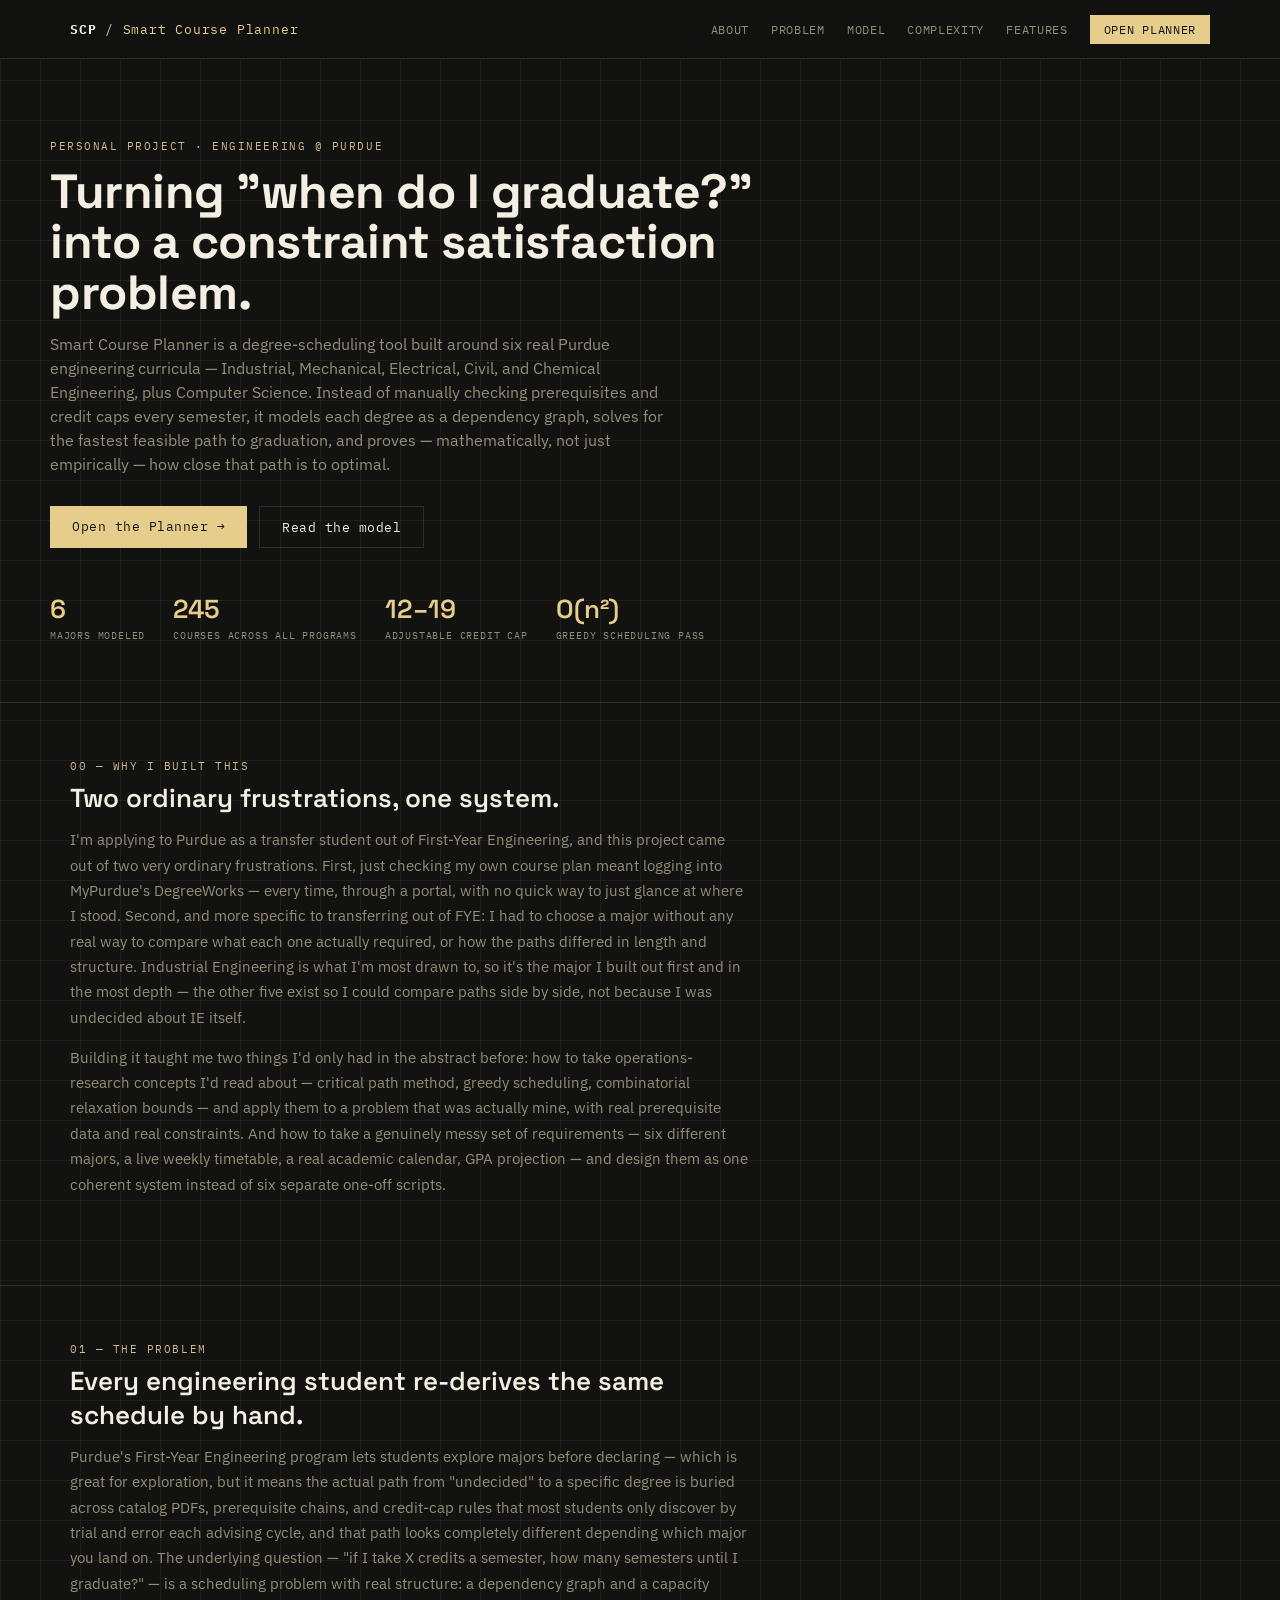
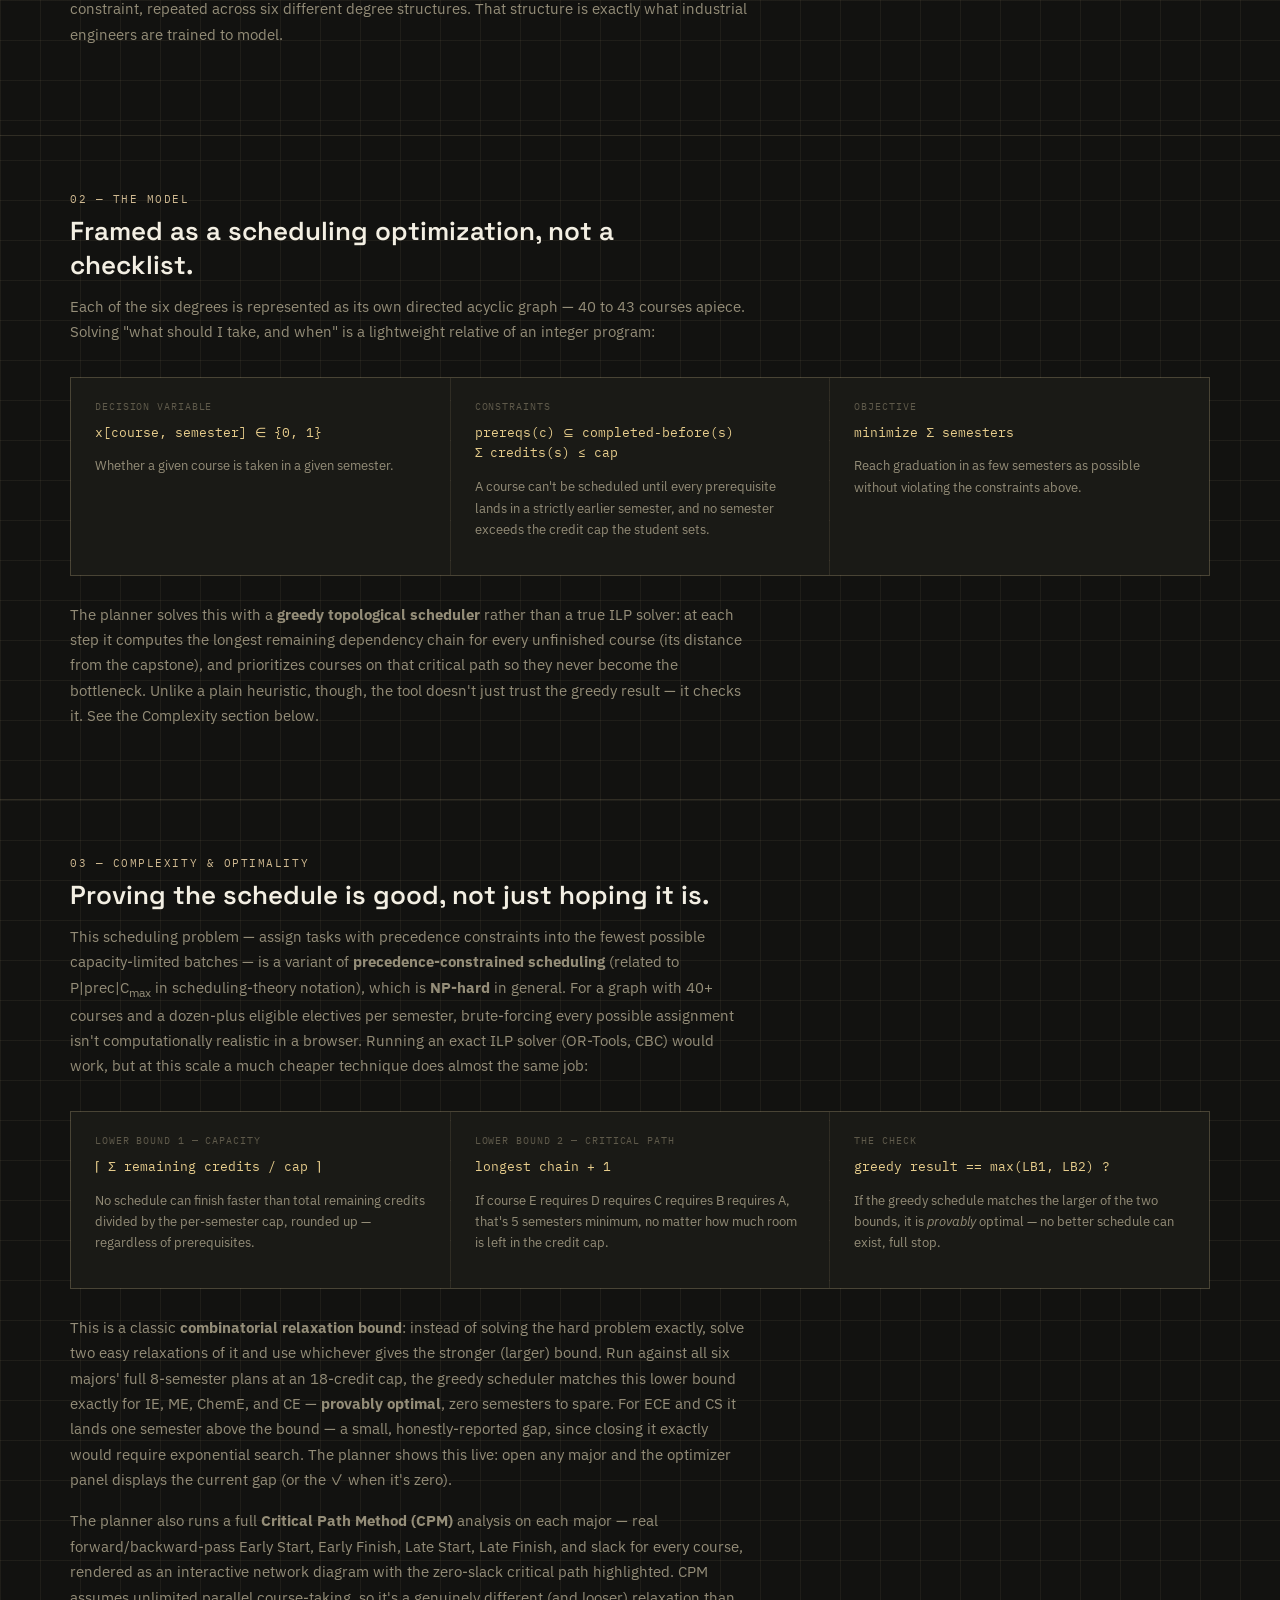
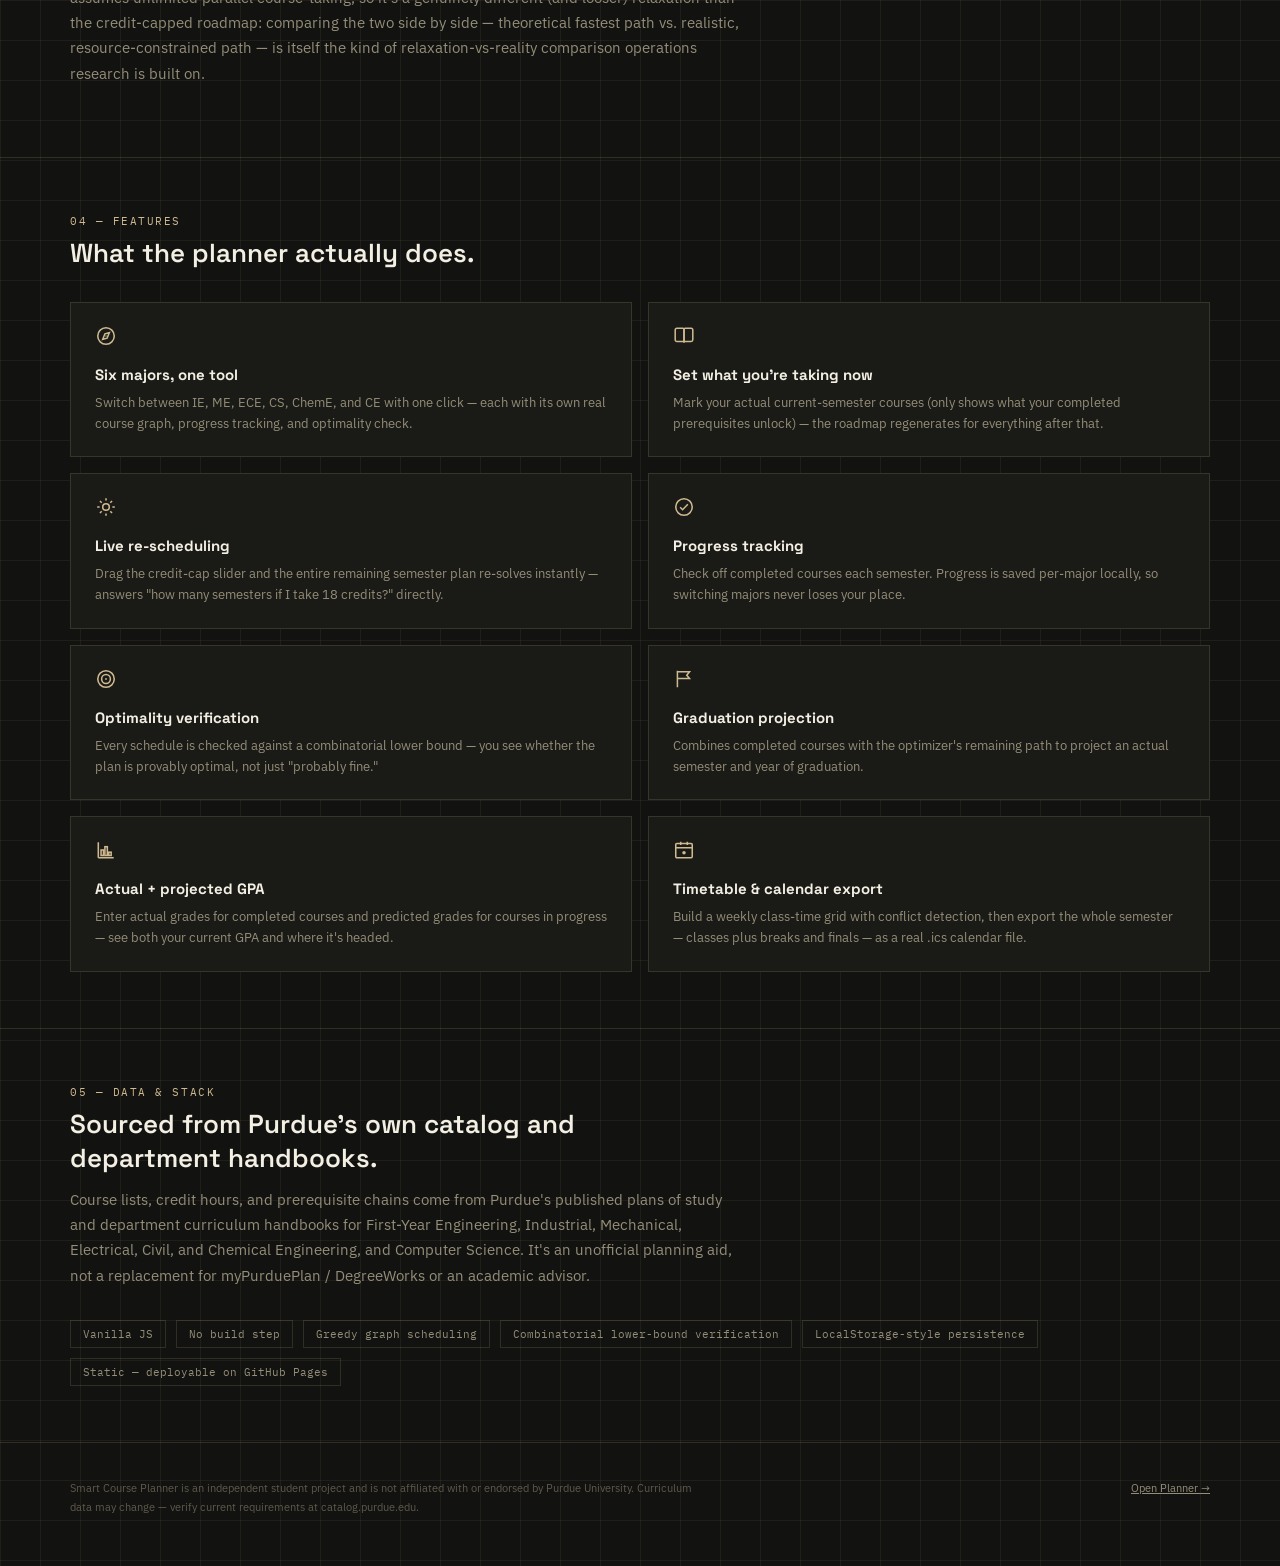
==== commit cdb3ff6f: "Add About section, favicon, LICENSE, and portfolio summary docs" ====
--- a/index.html
+++ b/index.html
@@ -5,6 +5,13 @@
 <meta name="viewport" content="width=device-width, initial-scale=1">
 <title>Smart Course Planner — Purdue Engineering Degree Path Optimization</title>
 <meta name="description" content="A constraint-based degree scheduler for six Purdue engineering majors, built to explore optimization and scheduling theory as an academic planning problem.">
+<link rel="icon" type="image/svg+xml" href="favicon.svg">
+<meta property="og:title" content="Smart Course Planner — Purdue Engineering Degree Path Optimization">
+<meta property="og:description" content="A constraint-based degree scheduler for six Purdue engineering majors — CPM critical path analysis, provable schedule optimality, and a live timetable/calendar export.">
+<meta property="og:type" content="website">
+<meta name="twitter:card" content="summary">
+<meta name="twitter:title" content="Smart Course Planner — Purdue Engineering Degree Path Optimization">
+<meta name="twitter:description" content="A constraint-based degree scheduler for six Purdue engineering majors, built around real operations-research techniques.">
 <link rel="preconnect" href="https://fonts.googleapis.com">
 <link href="https://fonts.googleapis.com/css2?family=Space+Grotesk:wght@400;500;600;700&family=IBM+Plex+Mono:wght@400;500;600&family=IBM+Plex+Sans:wght@400;500;600&display=swap" rel="stylesheet">
 <link rel="stylesheet" href="style.css">
@@ -15,6 +22,7 @@
   <div class="wrap">
     <a class="brand" href="index.html"><b>SCP</b> / Smart Course Planner</a>
     <div class="nav-links">
+      <a href="#about">About</a>
       <a href="#problem">Problem</a>
       <a href="#model">Model</a>
       <a href="#complexity">Complexity</a>
@@ -40,6 +48,17 @@
   </div>
 </div>
 
+<section id="about">
+  <div class="wrap">
+    <div class="section-head">
+      <div class="section-num">00 — Why I Built This</div>
+      <div class="section-title">Two ordinary frustrations, one system.</div>
+      <p class="section-body">I'm applying to Purdue as a transfer student out of First-Year Engineering, and this project came out of two very ordinary frustrations. First, just checking my own course plan meant logging into MyPurdue's DegreeWorks — every time, through a portal, with no quick way to just glance at where I stood. Second, and more specific to transferring out of FYE: I had to choose a major without any real way to compare what each one actually required, or how the paths differed in length and structure. Industrial Engineering is what I'm most drawn to, so it's the major I built out first and in the most depth — the other five exist so I could compare paths side by side, not because I was undecided about IE itself.</p>
+      <p class="section-body" style="margin-top:14px;">Building it taught me two things I'd only had in the abstract before: how to take operations-research concepts I'd read about — critical path method, greedy scheduling, combinatorial relaxation bounds — and apply them to a problem that was actually mine, with real prerequisite data and real constraints. And how to take a genuinely messy set of requirements — six different majors, a live weekly timetable, a real academic calendar, GPA projection — and design them as one coherent system instead of six separate one-off scripts.</p>
+    </div>
+  </div>
+</section>
+
 <section id="problem">
   <div class="wrap">
     <div class="section-head">
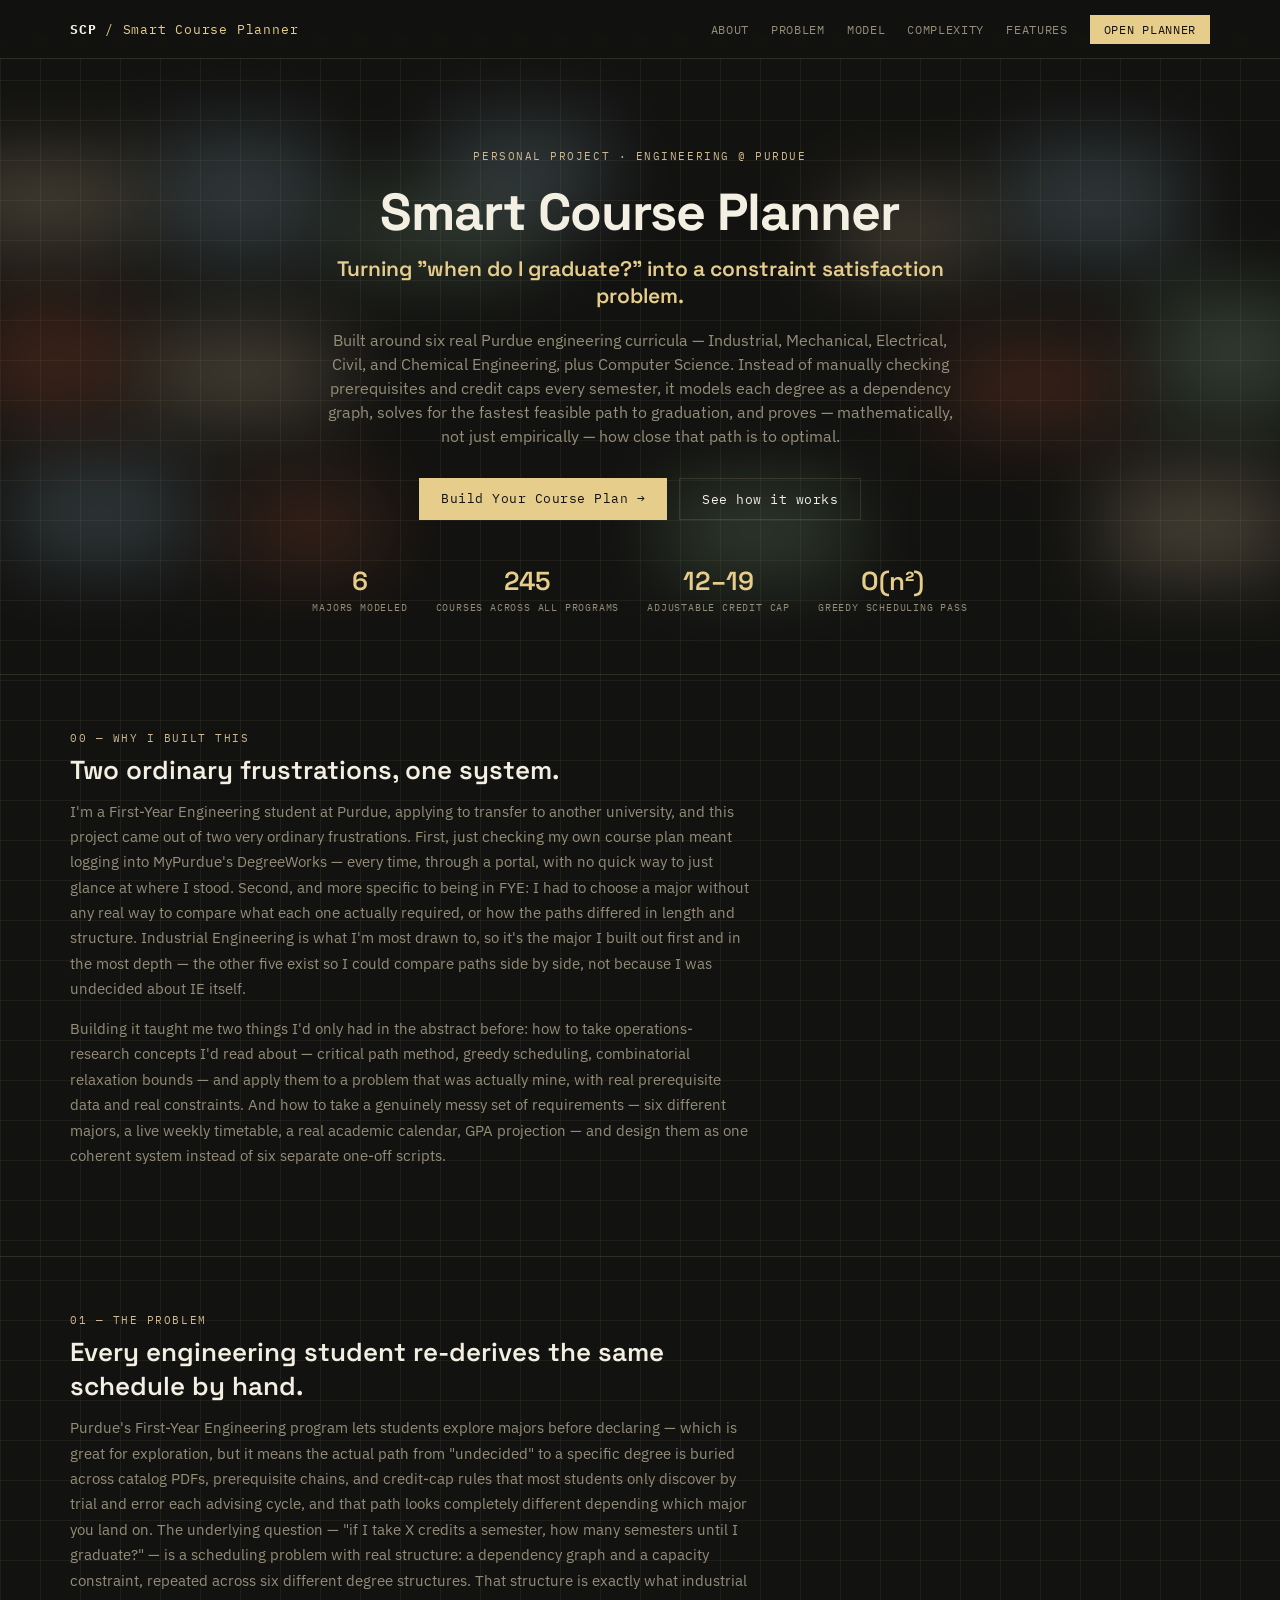
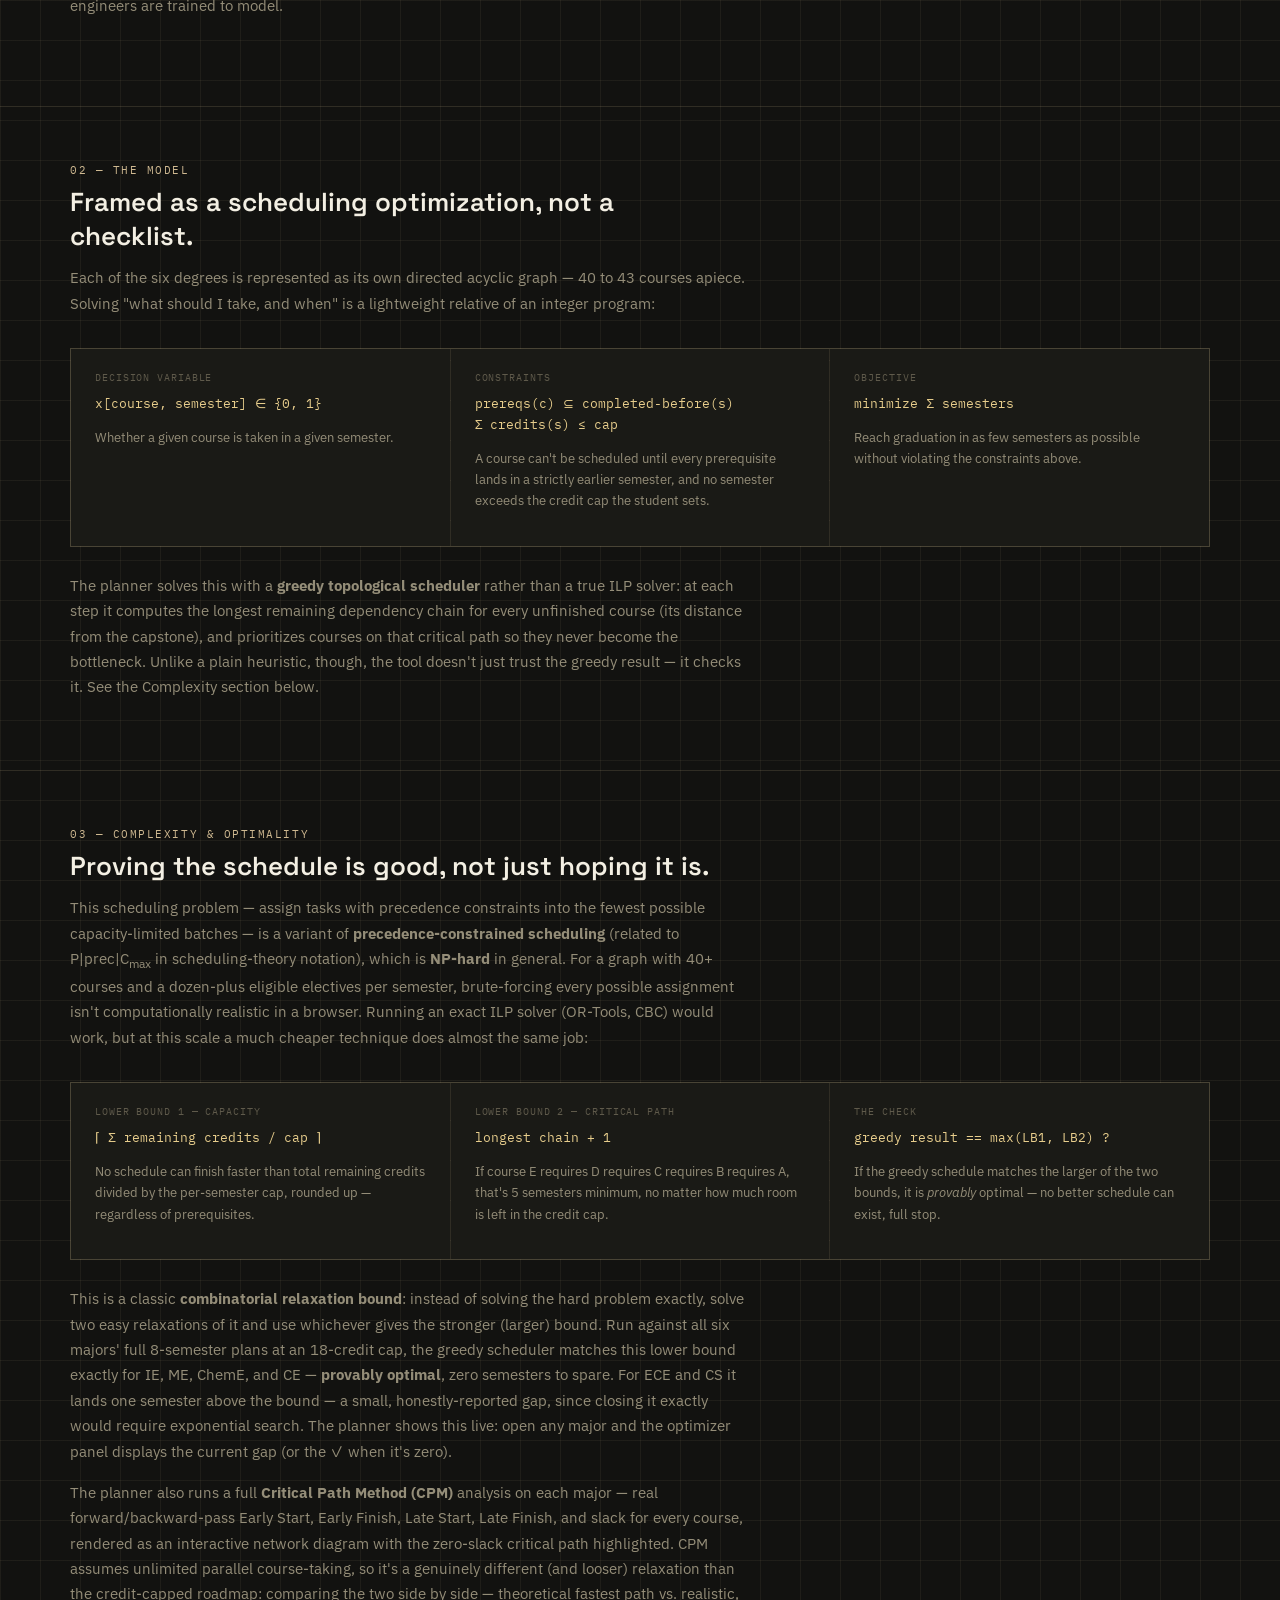
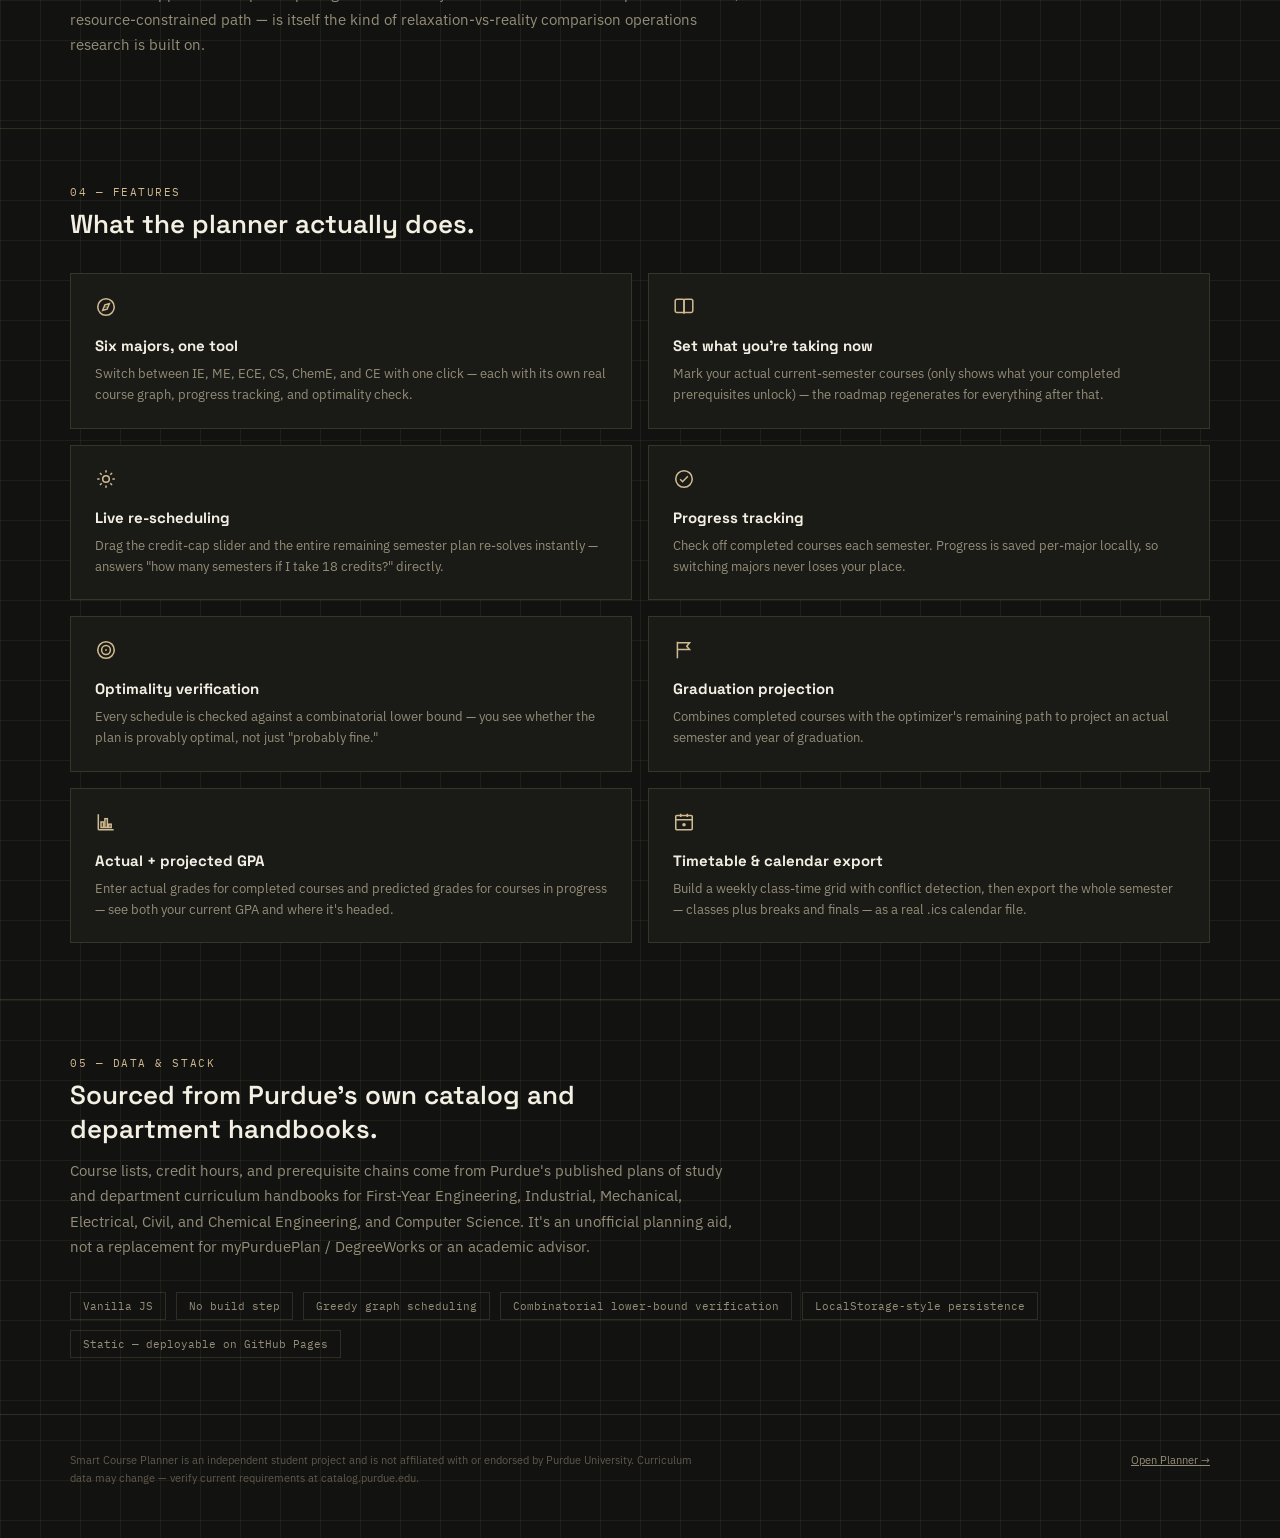
==== commit 2558dc92: "Redesign hero section (centered, blurred background) and diversify timetable colors" ====
--- a/index.html
+++ b/index.html
@@ -32,19 +32,40 @@
   </div>
 </nav>
 
-<div class="wrap hero">
-  <div class="eyebrow">Personal project · Engineering @ Purdue</div>
-  <h1>Turning "when do I graduate?" into a constraint satisfaction problem.</h1>
-  <p class="subtitle">Smart Course Planner is a degree-scheduling tool built around six real Purdue engineering curricula — Industrial, Mechanical, Electrical, Civil, and Chemical Engineering, plus Computer Science. Instead of manually checking prerequisites and credit caps every semester, it models each degree as a dependency graph, solves for the fastest feasible path to graduation, and proves — mathematically, not just empirically — how close that path is to optimal.</p>
-  <div class="hero-ctas">
-    <a href="planner.html" class="btn btn-primary">Open the Planner →</a>
-    <a href="#model" class="btn btn-outline">Read the model</a>
-  </div>
-  <div class="hero-meta">
-    <div class="hero-meta-item"><div class="n">6</div><div class="l">Majors modeled</div></div>
-    <div class="hero-meta-item"><div class="n">245</div><div class="l">Courses across all programs</div></div>
-    <div class="hero-meta-item"><div class="n">12–19</div><div class="l">Adjustable credit cap</div></div>
-    <div class="hero-meta-item"><div class="n">O(n²)</div><div class="l">Greedy scheduling pass</div></div>
+<div class="hero">
+  <div class="hero-bg" aria-hidden="true">
+    <svg viewBox="0 0 1200 460" xmlns="http://www.w3.org/2000/svg">
+      <rect x="40" y="60" width="150" height="70" rx="6" fill="#CFB991"/>
+      <rect x="210" y="40" width="130" height="100" rx="6" fill="#7C9AAB"/>
+      <rect x="360" y="90" width="160" height="60" rx="6" fill="#7FA97F"/>
+      <rect x="60" y="180" width="120" height="90" rx="6" fill="#B5502F"/>
+      <rect x="200" y="200" width="150" height="70" rx="6" fill="#CFB991"/>
+      <rect x="900" y="50" width="140" height="90" rx="6" fill="#7C9AAB"/>
+      <rect x="760" y="90" width="120" height="60" rx="6" fill="#CFB991"/>
+      <rect x="1020" y="170" width="130" height="100" rx="6" fill="#7FA97F"/>
+      <rect x="850" y="210" width="140" height="70" rx="6" fill="#B5502F"/>
+      <rect x="980" y="320" width="150" height="80" rx="6" fill="#CFB991"/>
+      <rect x="90" y="310" width="140" height="80" rx="6" fill="#7C9AAB"/>
+      <rect x="270" y="330" width="120" height="60" rx="6" fill="#B5502F"/>
+      <rect x="620" y="330" width="150" height="70" rx="6" fill="#7FA97F"/>
+      <rect x="440" y="30" width="130" height="80" rx="6" fill="#7C9AAB"/>
+    </svg>
+  </div>
+  <div class="wrap hero-content">
+    <div class="eyebrow">Personal project · Engineering @ Purdue</div>
+    <h1 class="hero-title">Smart Course Planner</h1>
+    <p class="hero-tagline">Turning "when do I graduate?" into a constraint satisfaction problem.</p>
+    <p class="subtitle">Built around six real Purdue engineering curricula — Industrial, Mechanical, Electrical, Civil, and Chemical Engineering, plus Computer Science. Instead of manually checking prerequisites and credit caps every semester, it models each degree as a dependency graph, solves for the fastest feasible path to graduation, and proves — mathematically, not just empirically — how close that path is to optimal.</p>
+    <div class="hero-ctas">
+      <a href="planner.html" class="btn btn-primary">Build Your Course Plan →</a>
+      <a href="#model" class="btn btn-outline">See how it works</a>
+    </div>
+    <div class="hero-meta">
+      <div class="hero-meta-item"><div class="n">6</div><div class="l">Majors modeled</div></div>
+      <div class="hero-meta-item"><div class="n">245</div><div class="l">Courses across all programs</div></div>
+      <div class="hero-meta-item"><div class="n">12–19</div><div class="l">Adjustable credit cap</div></div>
+      <div class="hero-meta-item"><div class="n">O(n²)</div><div class="l">Greedy scheduling pass</div></div>
+    </div>
   </div>
 </div>
 
@@ -53,7 +74,7 @@
     <div class="section-head">
       <div class="section-num">00 — Why I Built This</div>
       <div class="section-title">Two ordinary frustrations, one system.</div>
-      <p class="section-body">I'm applying to Purdue as a transfer student out of First-Year Engineering, and this project came out of two very ordinary frustrations. First, just checking my own course plan meant logging into MyPurdue's DegreeWorks — every time, through a portal, with no quick way to just glance at where I stood. Second, and more specific to transferring out of FYE: I had to choose a major without any real way to compare what each one actually required, or how the paths differed in length and structure. Industrial Engineering is what I'm most drawn to, so it's the major I built out first and in the most depth — the other five exist so I could compare paths side by side, not because I was undecided about IE itself.</p>
+      <p class="section-body">I'm a First-Year Engineering student at Purdue, applying to transfer to another university, and this project came out of two very ordinary frustrations. First, just checking my own course plan meant logging into MyPurdue's DegreeWorks — every time, through a portal, with no quick way to just glance at where I stood. Second, and more specific to being in FYE: I had to choose a major without any real way to compare what each one actually required, or how the paths differed in length and structure. Industrial Engineering is what I'm most drawn to, so it's the major I built out first and in the most depth — the other five exist so I could compare paths side by side, not because I was undecided about IE itself.</p>
       <p class="section-body" style="margin-top:14px;">Building it taught me two things I'd only had in the abstract before: how to take operations-research concepts I'd read about — critical path method, greedy scheduling, combinatorial relaxation bounds — and apply them to a problem that was actually mine, with real prerequisite data and real constraints. And how to take a genuinely messy set of requirements — six different majors, a live weekly timetable, a real academic calendar, GPA projection — and design them as one coherent system instead of six separate one-off scripts.</p>
     </div>
   </div>
--- a/style.css
+++ b/style.css
@@ -292,11 +292,15 @@
 .status-msg{font-size:10.5px;color:var(--muted-dim);font-family:'IBM Plex Mono',monospace;}
 
 /* ---- Landing page specific ---- */
-.hero{padding:80px 0 60px;}
-.hero .eyebrow{margin-bottom:14px;}
-.hero h1{font-size:48px;line-height:1.05;max-width:760px;}
-.hero .subtitle{font-size:16px;max-width:620px;margin-top:14px;}
-.hero-ctas{display:flex;gap:12px;margin-top:30px;flex-wrap:wrap;}
+.hero{position:relative;overflow:hidden;padding:90px 0 60px;text-align:center;}
+.hero-bg{position:absolute;inset:0;z-index:0;filter:blur(34px) saturate(0.9);opacity:0.28;pointer-events:none;transform:scale(1.15);}
+.hero-bg svg{width:100%;height:100%;}
+.hero-content{position:relative;z-index:1;}
+.hero .eyebrow{margin-bottom:16px;}
+.hero-title{font-family:'Space Grotesk',sans-serif;font-size:52px;font-weight:700;letter-spacing:-0.02em;margin:0 0 10px;}
+.hero-tagline{font-family:'Space Grotesk',sans-serif;font-size:21px;font-weight:600;color:var(--gold-bright);max-width:680px;margin:0 auto 18px;line-height:1.3;}
+.hero .subtitle{font-size:16px;max-width:640px;margin:0 auto;text-align:center;}
+.hero-ctas{display:flex;gap:12px;margin-top:30px;flex-wrap:wrap;justify-content:center;}
 .btn{
   font-family:'IBM Plex Mono',monospace;
   font-size:12.5px;letter-spacing:0.04em;
@@ -309,7 +313,8 @@
 .btn-primary:hover{background:var(--gold);transform:translateY(-1px);}
 .btn-outline{border:1px solid var(--border);color:var(--ink);}
 .btn-outline:hover{border-color:var(--gold);color:var(--gold-bright);transform:translateY(-1px);}
-.hero-meta{display:flex;gap:28px;margin-top:44px;flex-wrap:wrap;}
+.hero-meta{display:flex;gap:28px;margin-top:44px;flex-wrap:wrap;justify-content:center;}
+.hero-meta-item{text-align:center;}
 .hero-meta-item .n{font-family:'Space Grotesk',sans-serif;font-size:26px;color:var(--gold-bright);font-weight:600;}
 .hero-meta-item .l{font-family:'IBM Plex Mono',monospace;font-size:10px;color:var(--muted);text-transform:uppercase;letter-spacing:0.08em;margin-top:3px;}
 
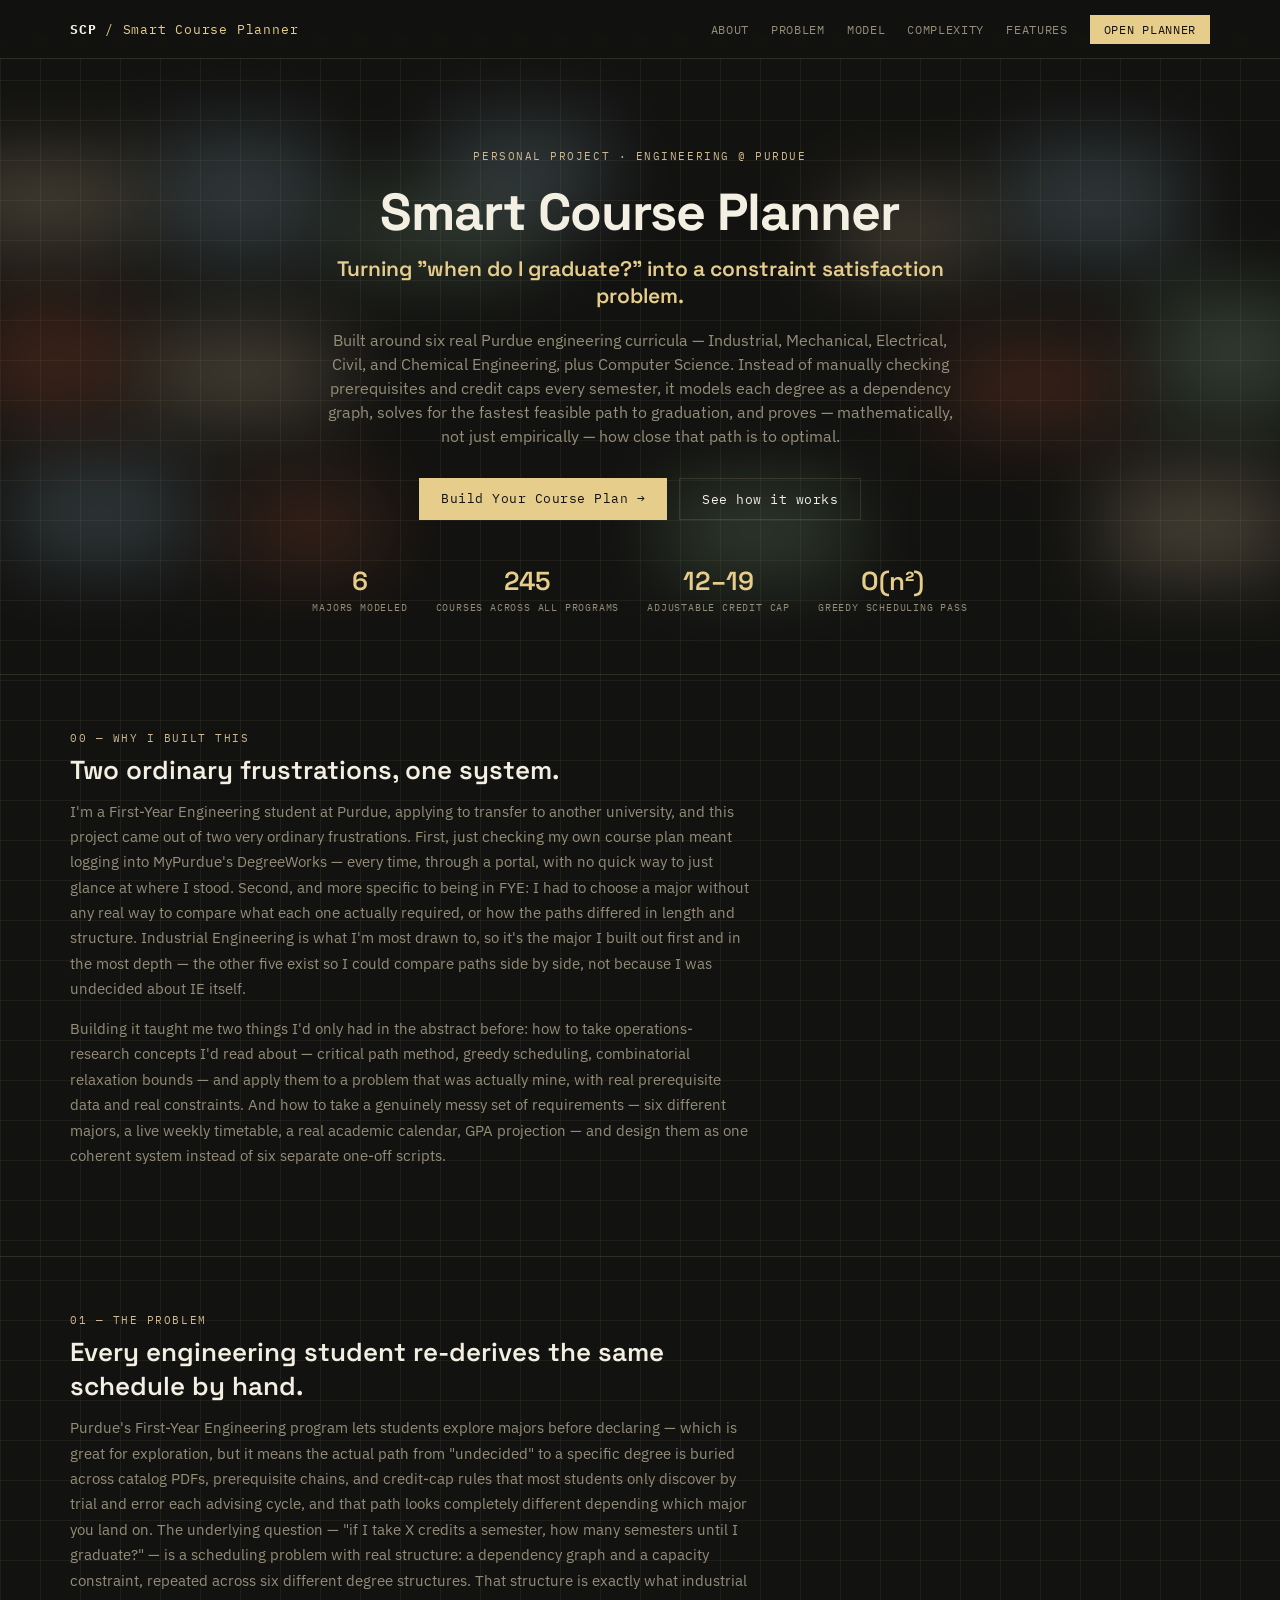
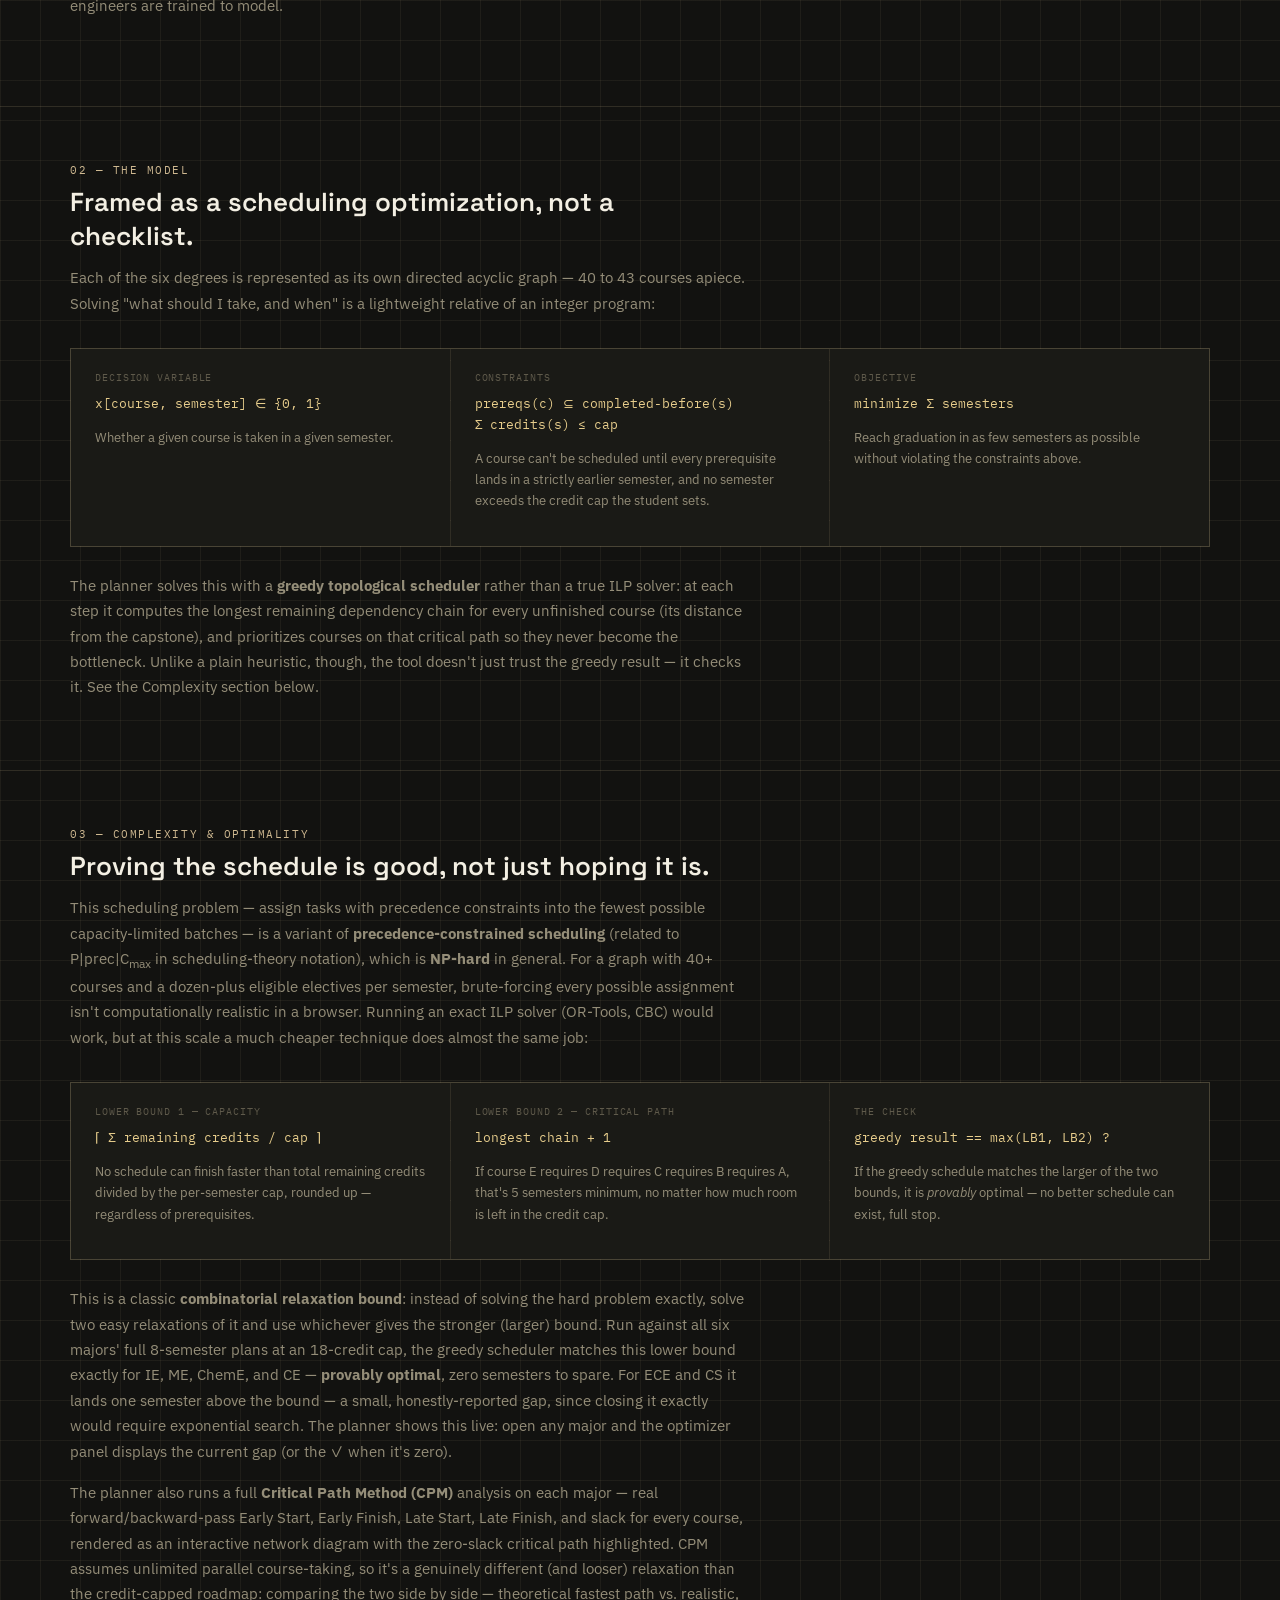
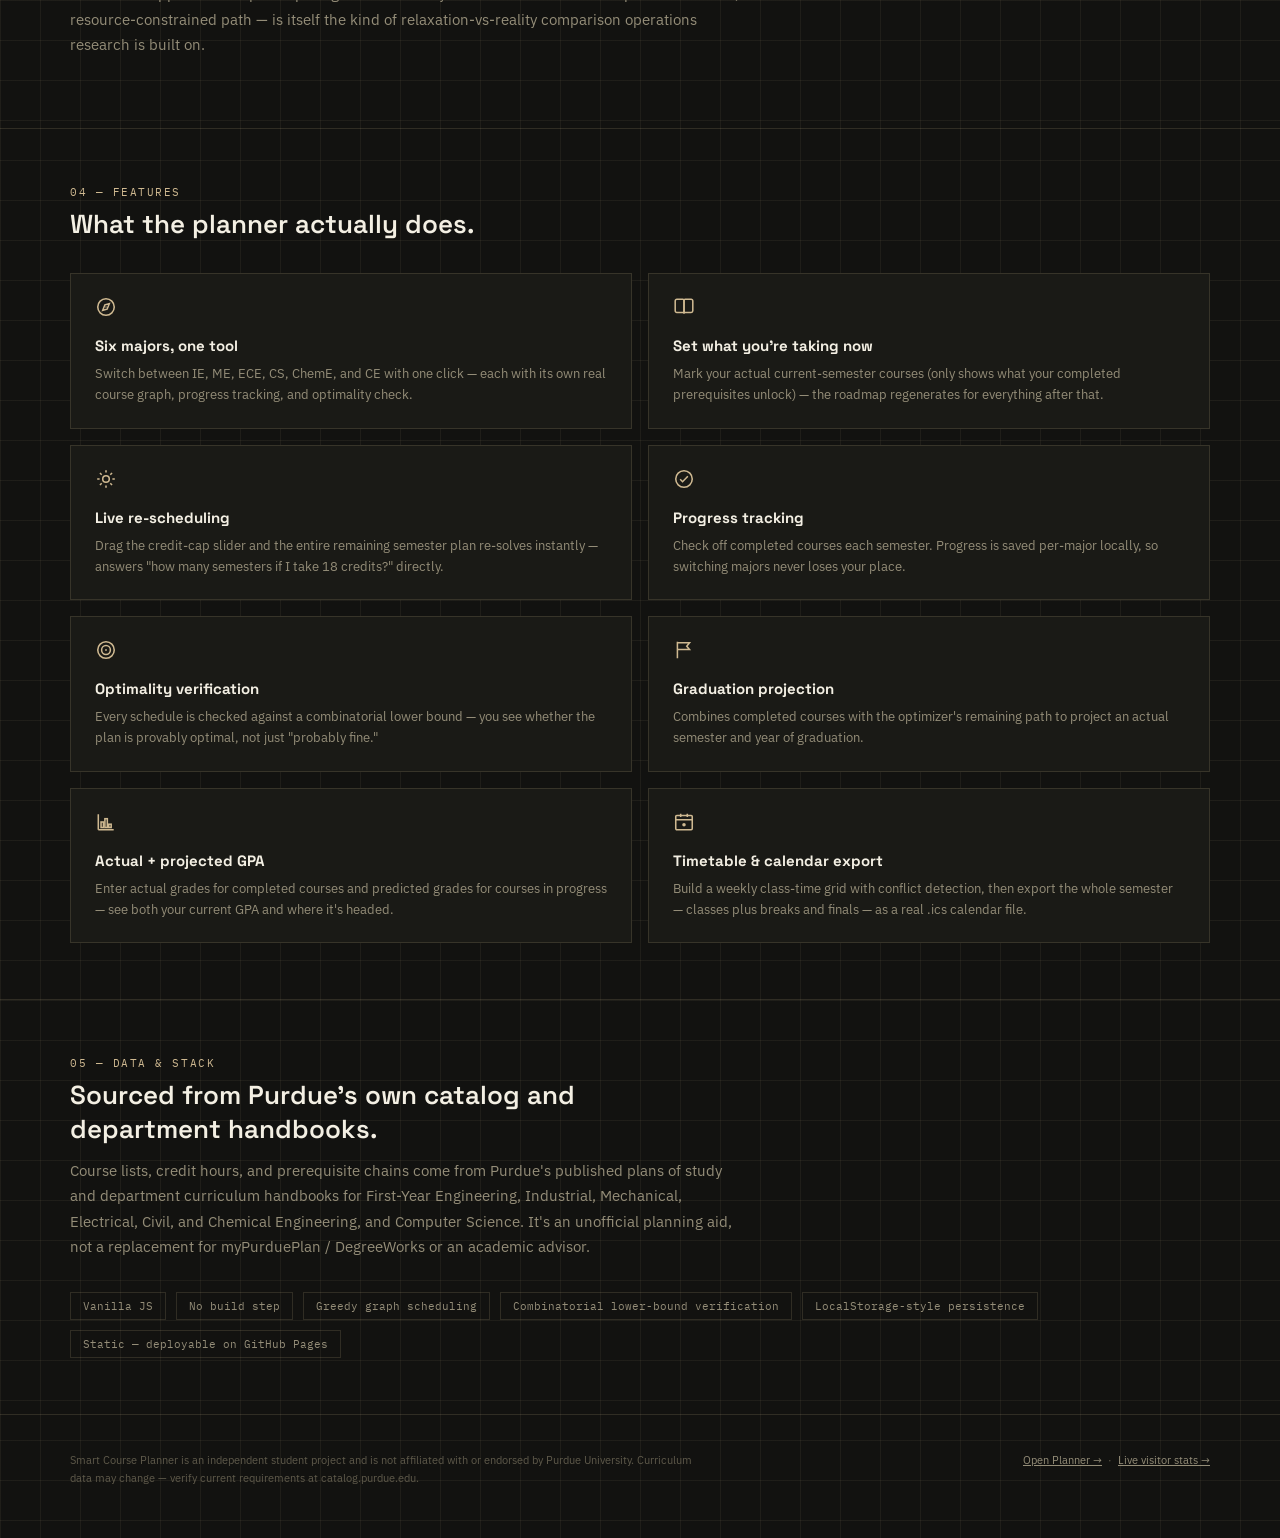
==== commit 66946c5e: "Add sensitivity analysis, major comparison table, and exact branch-and-bound solver" ====
--- a/index.html
+++ b/index.html
@@ -155,42 +155,42 @@
     </div>
     <div class="feature-grid">
       <div class="feature-card">
-        <span class="icon"><svg viewBox="0 0 20 20" fill="none" stroke="currentColor" stroke-width="1.4"><circle cx="10" cy="10" r="7.5"/><path d="M13 7l-2 5-4 1 2-5 4-1z"/><circle cx="10" cy="10" r="0.6" fill="currentColor" stroke="none"/></svg></span>
+        <span class="icon"><svg aria-hidden="true" viewBox="0 0 20 20" fill="none" stroke="currentColor" stroke-width="1.4"><circle cx="10" cy="10" r="7.5"/><path d="M13 7l-2 5-4 1 2-5 4-1z"/><circle cx="10" cy="10" r="0.6" fill="currentColor" stroke="none"/></svg></span>
         <h3>Six majors, one tool</h3>
         <p>Switch between IE, ME, ECE, CS, ChemE, and CE with one click — each with its own real course graph, progress tracking, and optimality check.</p>
       </div>
       <div class="feature-card">
-        <span class="icon"><svg viewBox="0 0 20 20" fill="none" stroke="currentColor" stroke-width="1.4"><path d="M2 4.5C2 3.7 2.7 3 3.5 3H9a1 1 0 011 1v12a1 1 0 00-1-1H3.5c-.8 0-1.5-.7-1.5-1.5V4.5z"/><path d="M18 4.5c0-.8-.7-1.5-1.5-1.5H11a1 1 0 00-1 1v12a1 1 0 011-1h5.5c.8 0 1.5-.7 1.5-1.5V4.5z"/></svg></span>
+        <span class="icon"><svg aria-hidden="true" viewBox="0 0 20 20" fill="none" stroke="currentColor" stroke-width="1.4"><path d="M2 4.5C2 3.7 2.7 3 3.5 3H9a1 1 0 011 1v12a1 1 0 00-1-1H3.5c-.8 0-1.5-.7-1.5-1.5V4.5z"/><path d="M18 4.5c0-.8-.7-1.5-1.5-1.5H11a1 1 0 00-1 1v12a1 1 0 011-1h5.5c.8 0 1.5-.7 1.5-1.5V4.5z"/></svg></span>
         <h3>Set what you're taking now</h3>
         <p>Mark your actual current-semester courses (only shows what your completed prerequisites unlock) — the roadmap regenerates for everything after that.</p>
       </div>
       <div class="feature-card">
-        <span class="icon"><svg viewBox="0 0 20 20" fill="none" stroke="currentColor" stroke-width="1.4"><path d="M10 2v2.2M10 15.8V18M18 10h-2.2M4.2 10H2M15.5 4.5l-1.6 1.6M6.1 13.9l-1.6 1.6M15.5 15.5l-1.6-1.6M6.1 6.1L4.5 4.5"/><circle cx="10" cy="10" r="3"/></svg></span>
+        <span class="icon"><svg aria-hidden="true" viewBox="0 0 20 20" fill="none" stroke="currentColor" stroke-width="1.4"><path d="M10 2v2.2M10 15.8V18M18 10h-2.2M4.2 10H2M15.5 4.5l-1.6 1.6M6.1 13.9l-1.6 1.6M15.5 15.5l-1.6-1.6M6.1 6.1L4.5 4.5"/><circle cx="10" cy="10" r="3"/></svg></span>
         <h3>Live re-scheduling</h3>
         <p>Drag the credit-cap slider and the entire remaining semester plan re-solves instantly — answers "how many semesters if I take 18 credits?" directly.</p>
       </div>
       <div class="feature-card">
-        <span class="icon"><svg viewBox="0 0 20 20" fill="none" stroke="currentColor" stroke-width="1.4"><circle cx="10" cy="10" r="7.5"/><path d="M6.5 10.3l2.2 2.2 4.8-5"/></svg></span>
+        <span class="icon"><svg aria-hidden="true" viewBox="0 0 20 20" fill="none" stroke="currentColor" stroke-width="1.4"><circle cx="10" cy="10" r="7.5"/><path d="M6.5 10.3l2.2 2.2 4.8-5"/></svg></span>
         <h3>Progress tracking</h3>
         <p>Check off completed courses each semester. Progress is saved per-major locally, so switching majors never loses your place.</p>
       </div>
       <div class="feature-card">
-        <span class="icon"><svg viewBox="0 0 20 20" fill="none" stroke="currentColor" stroke-width="1.4"><circle cx="10" cy="10" r="7.5"/><circle cx="10" cy="10" r="4"/><circle cx="10" cy="10" r="0.8" fill="currentColor" stroke="none"/></svg></span>
+        <span class="icon"><svg aria-hidden="true" viewBox="0 0 20 20" fill="none" stroke="currentColor" stroke-width="1.4"><circle cx="10" cy="10" r="7.5"/><circle cx="10" cy="10" r="4"/><circle cx="10" cy="10" r="0.8" fill="currentColor" stroke="none"/></svg></span>
         <h3>Optimality verification</h3>
         <p>Every schedule is checked against a combinatorial lower bound — you see whether the plan is provably optimal, not just "probably fine."</p>
       </div>
       <div class="feature-card">
-        <span class="icon"><svg viewBox="0 0 20 20" fill="none" stroke="currentColor" stroke-width="1.4"><path d="M4 2.5v15"/><path d="M4 3.5h11l-2.5 3 2.5 3H4"/></svg></span>
+        <span class="icon"><svg aria-hidden="true" viewBox="0 0 20 20" fill="none" stroke="currentColor" stroke-width="1.4"><path d="M4 2.5v15"/><path d="M4 3.5h11l-2.5 3 2.5 3H4"/></svg></span>
         <h3>Graduation projection</h3>
         <p>Combines completed courses with the optimizer's remaining path to project an actual semester and year of graduation.</p>
       </div>
       <div class="feature-card">
-        <span class="icon"><svg viewBox="0 0 20 20" fill="none" stroke="currentColor" stroke-width="1.4"><path d="M3 17V3M3 17h14"/><rect x="5.5" y="10" width="2.2" height="5"/><rect x="9" y="7" width="2.2" height="8"/><rect x="12.5" y="12" width="2.2" height="3"/></svg></span>
+        <span class="icon"><svg aria-hidden="true" viewBox="0 0 20 20" fill="none" stroke="currentColor" stroke-width="1.4"><path d="M3 17V3M3 17h14"/><rect x="5.5" y="10" width="2.2" height="5"/><rect x="9" y="7" width="2.2" height="8"/><rect x="12.5" y="12" width="2.2" height="3"/></svg></span>
         <h3>Actual + projected GPA</h3>
         <p>Enter actual grades for completed courses and predicted grades for courses in progress — see both your current GPA and where it's headed.</p>
       </div>
       <div class="feature-card">
-        <span class="icon"><svg viewBox="0 0 20 20" fill="none" stroke="currentColor" stroke-width="1.4"><rect x="2.5" y="4" width="15" height="13" rx="1"/><path d="M2.5 8h15M7 2.5v3M13 2.5v3"/><circle cx="10" cy="12.5" r="1.6" fill="currentColor" stroke="none"/></svg></span>
+        <span class="icon"><svg aria-hidden="true" viewBox="0 0 20 20" fill="none" stroke="currentColor" stroke-width="1.4"><rect x="2.5" y="4" width="15" height="13" rx="1"/><path d="M2.5 8h15M7 2.5v3M13 2.5v3"/><circle cx="10" cy="12.5" r="1.6" fill="currentColor" stroke="none"/></svg></span>
         <h3>Timetable &amp; calendar export</h3>
         <p>Build a weekly class-time grid with conflict detection, then export the whole semester — classes plus breaks and finals — as a real .ics calendar file.</p>
       </div>
@@ -219,9 +219,11 @@
 <footer class="site-footer">
   <div class="wrap">
     <p>Smart Course Planner is an independent student project and is not affiliated with or endorsed by Purdue University. Curriculum data may change — verify current requirements at catalog.purdue.edu.</p>
-    <p><a href="planner.html">Open Planner →</a></p>
+    <p><a href="planner.html">Open Planner →</a> &nbsp;·&nbsp; <a href="https://minjaelee.goatcounter.com" target="_blank" rel="noopener">Live visitor stats →</a></p>
   </div>
 </footer>
 
+<script data-goatcounter="https://minjaelee.goatcounter.com/count"
+        async src="//gc.zgo.at/count.js"></script>
 </body>
 </html>
--- a/style.css
+++ b/style.css
@@ -64,6 +64,11 @@
   padding:7px 14px;
 }
 .nav-links a.cta:hover{background:var(--gold);color:var(--bg);}
+@media(max-width:640px){
+  .nav-links a:not(.cta){display:none;}
+  .site-nav .wrap{padding:0 16px;}
+  .brand{font-size:11.5px;}
+}
 
 /* ---- Title block (shared header motif) ---- */
 .titleblock{
@@ -358,6 +363,23 @@
 .current-empty-msg{font-size:12px;color:var(--muted-dim);padding:16px 0;}
 .roadmap-label{display:flex;align-items:center;font-family:'Space Grotesk',sans-serif;font-size:14px;color:var(--ink);margin-bottom:12px;}
 
+/* ---- Sensitivity analysis ---- */
+.sens-wrap{border:1px solid var(--border);background:var(--bg-panel);padding:20px 24px;margin-bottom:22px;}
+.sens-head h2{font-family:'Space Grotesk',sans-serif;font-size:16px;margin:0 0 6px;display:flex;align-items:center;}
+.sens-note{font-size:12px;color:var(--muted);line-height:1.6;margin-bottom:16px;max-width:720px;}
+.sens-elbow{font-size:11.5px;color:var(--gold-bright);margin-top:10px;font-family:'IBM Plex Mono',monospace;}
+#sensChart{max-width:560px;}
+
+/* ---- Major comparison ---- */
+.compare-wrap{border:1px solid var(--border);background:var(--bg-panel);padding:20px 24px;margin-bottom:22px;}
+.compare-head h2{font-family:'Space Grotesk',sans-serif;font-size:16px;margin:0 0 6px;display:flex;align-items:center;}
+.compare-note{font-size:12px;color:var(--muted);line-height:1.6;margin-bottom:16px;max-width:720px;}
+.compare-table{width:100%;border-collapse:collapse;font-size:12px;}
+.compare-table th{text-align:left;font-family:'IBM Plex Mono',monospace;font-size:10px;letter-spacing:0.06em;text-transform:uppercase;color:var(--muted);padding:8px 10px;border-bottom:1px solid var(--border);}
+.compare-table td{padding:9px 10px;border-bottom:1px solid rgba(207,185,145,0.06);color:var(--ink);}
+.compare-row-active{background:rgba(207,185,145,0.06);}
+.compare-row-active td:first-child{color:var(--gold-bright);font-weight:600;}
+
 /* ---- CPM network diagram ---- */
 .cpm-wrap{border:1px solid var(--border);background:var(--bg-panel);padding:20px 24px;margin-bottom:24px;}
 .cpm-head{display:flex;align-items:baseline;justify-content:space-between;flex-wrap:wrap;gap:10px;margin-bottom:8px;}
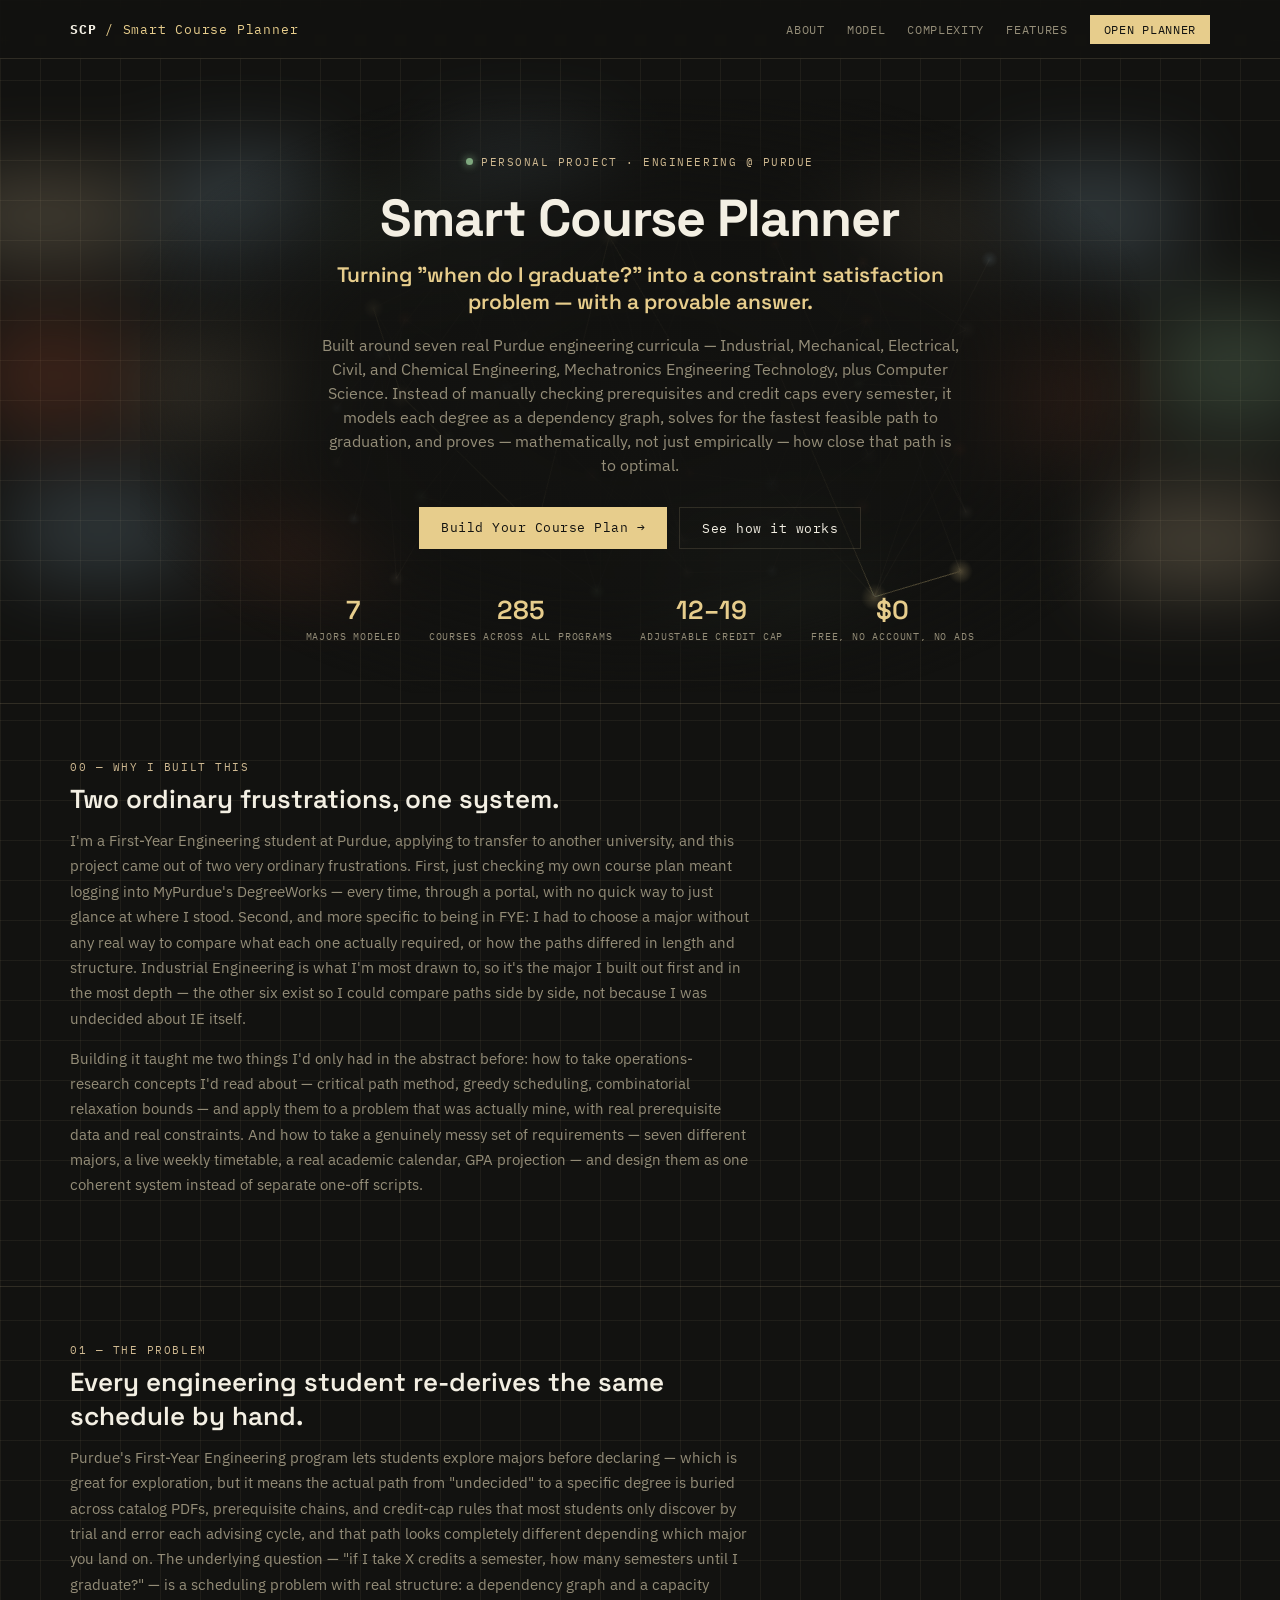
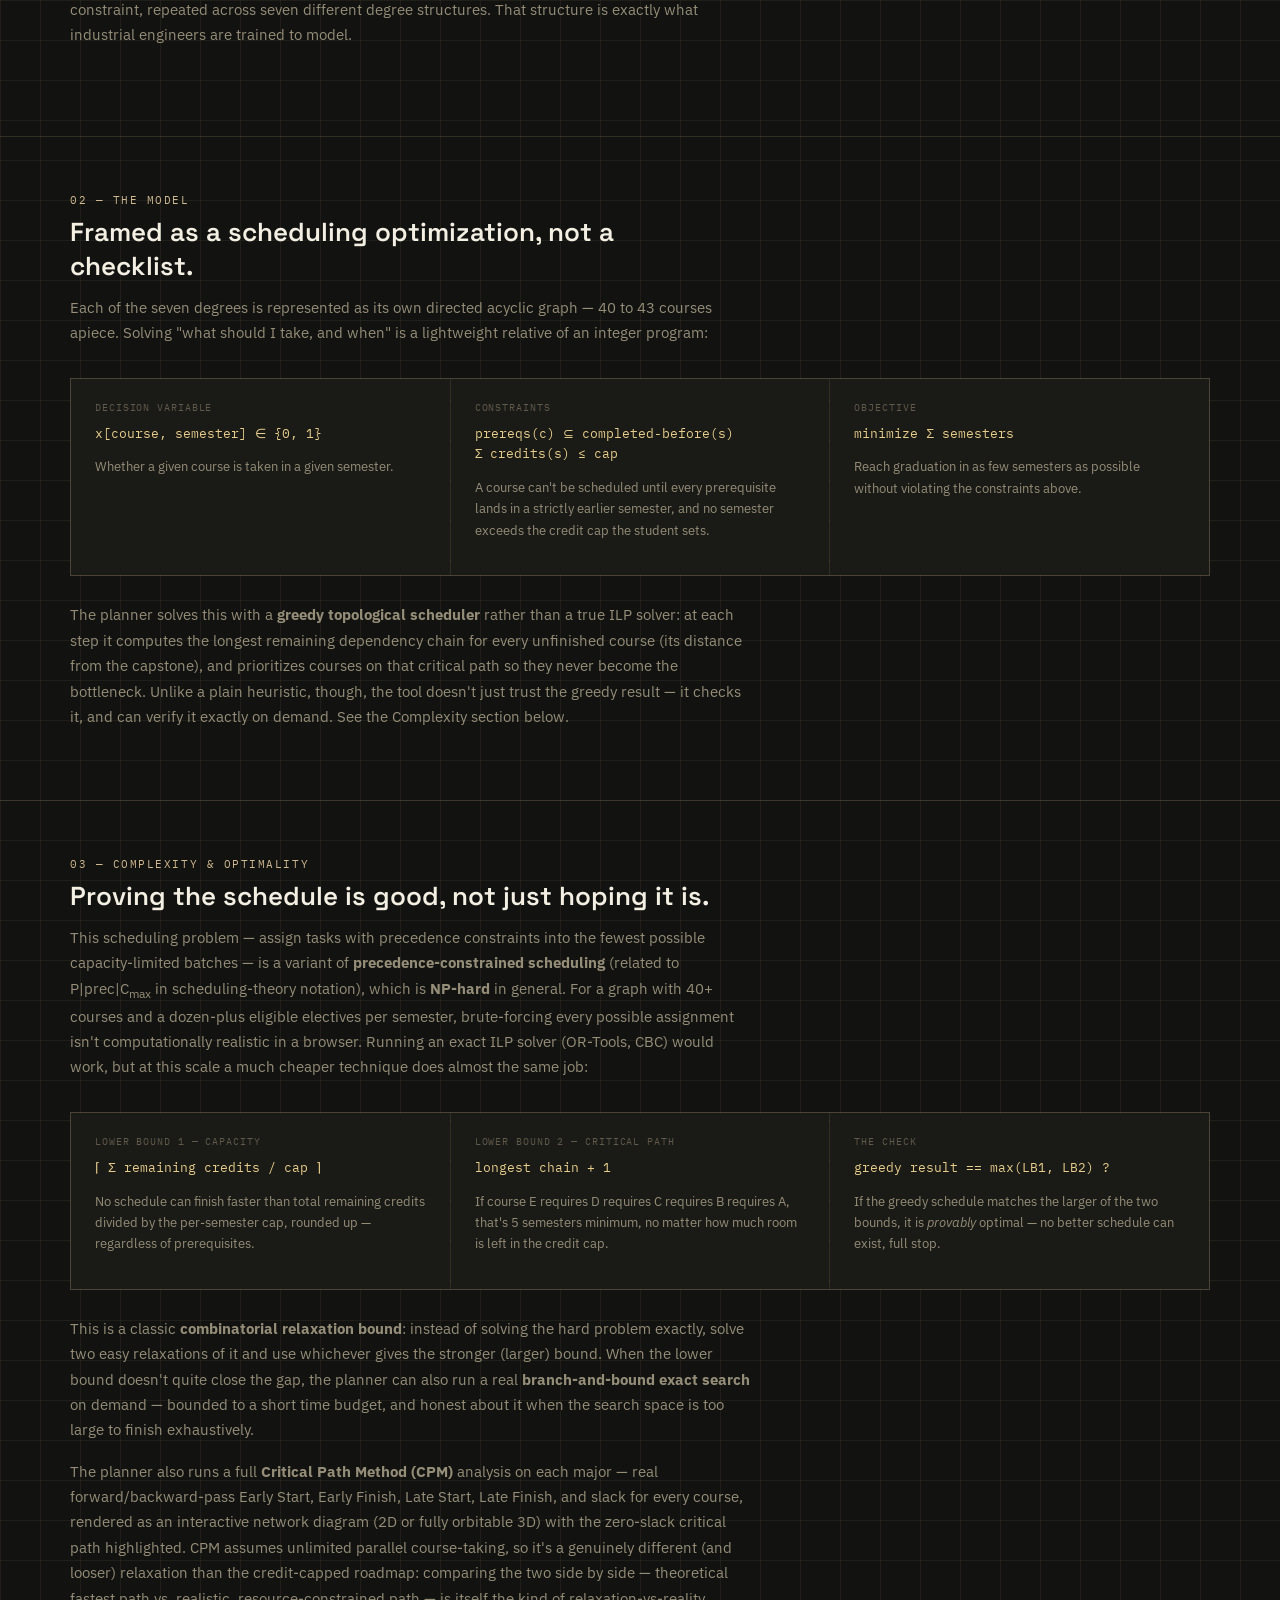
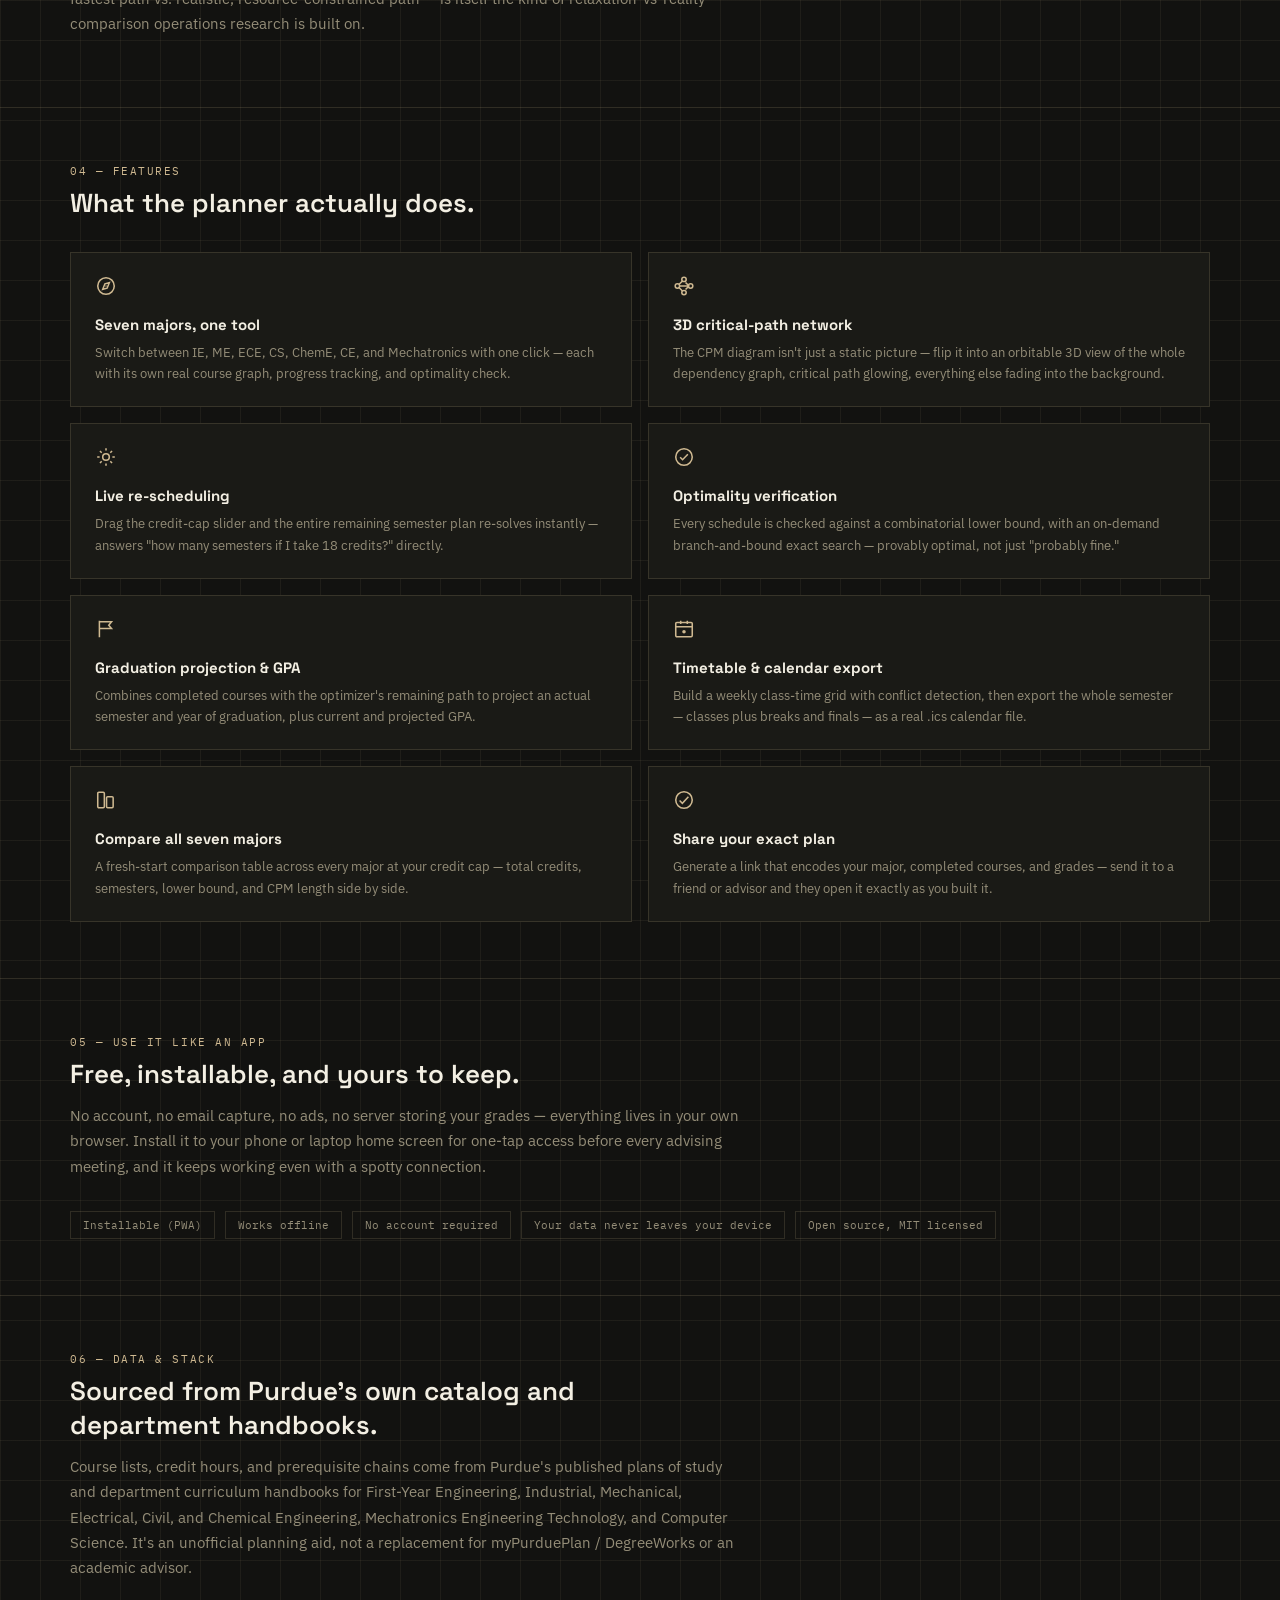
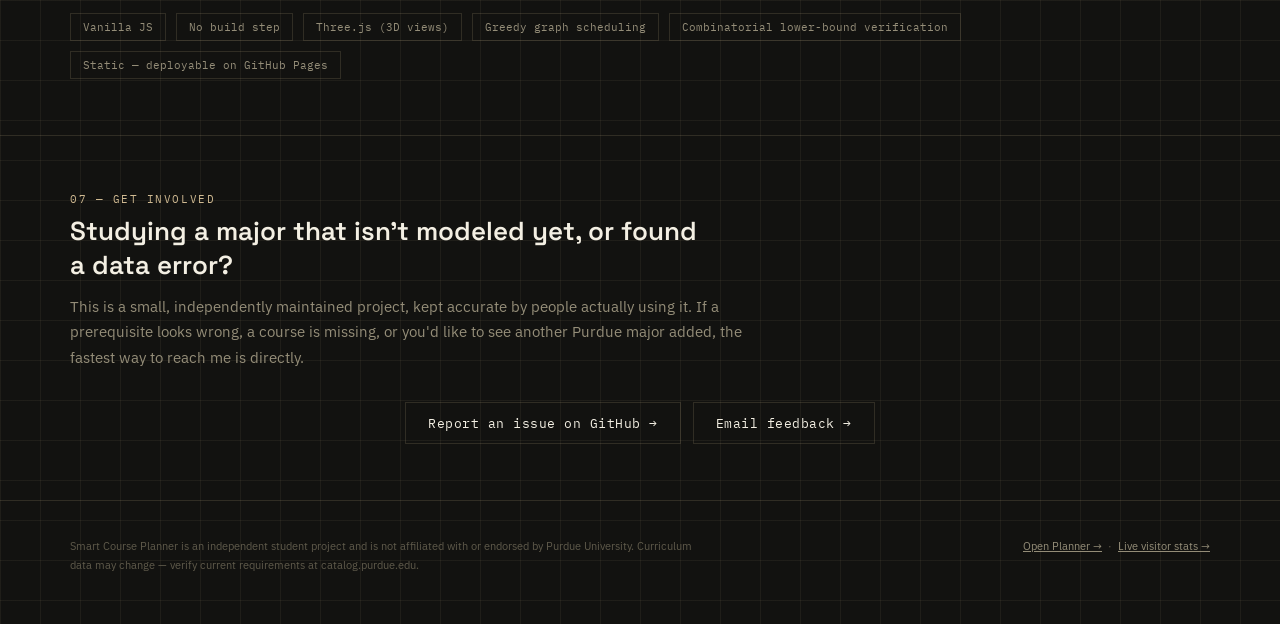
==== commit 3f04ffe7: "Major upgrade: 3D visualizations, PWA install, shareable plans, SEO/growth pass - Landing page: inte" ====
--- a/index.html
+++ b/index.html
@@ -3,27 +3,57 @@
 <head>
 <meta charset="UTF-8">
 <meta name="viewport" content="width=device-width, initial-scale=1">
-<title>Smart Course Planner — Purdue Engineering Degree Path Optimization</title>
-<meta name="description" content="A constraint-based degree scheduler for six Purdue engineering majors, built to explore optimization and scheduling theory as an academic planning problem.">
+<title>Smart Course Planner — Purdue Engineering Degree Path Optimizer</title>
+<meta name="description" content="A constraint-based degree scheduler for seven Purdue engineering majors — CPM critical path analysis, provable schedule optimality, live timetable and calendar export. Free, no login.">
+<link rel="canonical" href="https://mjlee070315-jpg.github.io/purdue-degree-planner/">
 <link rel="icon" type="image/svg+xml" href="favicon.svg">
-<meta property="og:title" content="Smart Course Planner — Purdue Engineering Degree Path Optimization">
-<meta property="og:description" content="A constraint-based degree scheduler for six Purdue engineering majors — CPM critical path analysis, provable schedule optimality, and a live timetable/calendar export.">
+<link rel="apple-touch-icon" href="icons/apple-touch-icon.png">
+<link rel="manifest" href="manifest.json">
+<meta name="theme-color" content="#121210">
+
+<meta property="og:title" content="Smart Course Planner — Purdue Engineering Degree Path Optimizer">
+<meta property="og:description" content="A constraint-based degree scheduler for seven Purdue engineering majors — CPM critical path analysis, provable schedule optimality, and a live timetable/calendar export.">
 <meta property="og:type" content="website">
-<meta name="twitter:card" content="summary">
-<meta name="twitter:title" content="Smart Course Planner — Purdue Engineering Degree Path Optimization">
-<meta name="twitter:description" content="A constraint-based degree scheduler for six Purdue engineering majors, built around real operations-research techniques.">
+<meta property="og:url" content="https://mjlee070315-jpg.github.io/purdue-degree-planner/">
+<meta property="og:image" content="https://mjlee070315-jpg.github.io/purdue-degree-planner/og-image.png">
+<meta property="og:image:width" content="1200">
+<meta property="og:image:height" content="630">
+<meta name="twitter:card" content="summary_large_image">
+<meta name="twitter:title" content="Smart Course Planner — Purdue Engineering Degree Path Optimizer">
+<meta name="twitter:description" content="A constraint-based degree scheduler for seven Purdue engineering majors, built around real operations-research techniques.">
+<meta name="twitter:image" content="https://mjlee070315-jpg.github.io/purdue-degree-planner/og-image.png">
+
 <link rel="preconnect" href="https://fonts.googleapis.com">
 <link href="https://fonts.googleapis.com/css2?family=Space+Grotesk:wght@400;500;600;700&family=IBM+Plex+Mono:wght@400;500;600&family=IBM+Plex+Sans:wght@400;500;600&display=swap" rel="stylesheet">
 <link rel="stylesheet" href="style.css">
+
+<script type="importmap">
+{ "imports": {
+    "three": "./vendor/three/three.module.min.js"
+} }
+</script>
+
+<script type="application/ld+json">
+{
+  "@context": "https://schema.org",
+  "@type": "WebApplication",
+  "name": "Smart Course Planner",
+  "url": "https://mjlee070315-jpg.github.io/purdue-degree-planner/",
+  "applicationCategory": "EducationalApplication",
+  "operatingSystem": "Any (web browser)",
+  "description": "A constraint-based degree scheduler for seven Purdue engineering majors, with CPM critical-path analysis and provable schedule optimality.",
+  "offers": { "@type": "Offer", "price": "0", "priceCurrency": "USD" }
+}
+</script>
 </head>
 <body>
 
 <nav class="site-nav">
   <div class="wrap">
     <a class="brand" href="index.html"><b>SCP</b> / Smart Course Planner</a>
+    <button class="nav-toggle" aria-label="Toggle menu" aria-expanded="false"><span></span><span></span><span></span></button>
     <div class="nav-links">
       <a href="#about">About</a>
-      <a href="#problem">Problem</a>
       <a href="#model">Model</a>
       <a href="#complexity">Complexity</a>
       <a href="#features">Features</a>
@@ -51,20 +81,21 @@
       <rect x="440" y="30" width="130" height="80" rx="6" fill="#7C9AAB"/>
     </svg>
   </div>
+  <div class="hero3d" id="hero3d" aria-hidden="true"></div>
   <div class="wrap hero-content">
-    <div class="eyebrow">Personal project · Engineering @ Purdue</div>
+    <div class="eyebrow"><span class="live-dot"></span> Personal project · Engineering @ Purdue</div>
     <h1 class="hero-title">Smart Course Planner</h1>
-    <p class="hero-tagline">Turning "when do I graduate?" into a constraint satisfaction problem.</p>
-    <p class="subtitle">Built around six real Purdue engineering curricula — Industrial, Mechanical, Electrical, Civil, and Chemical Engineering, plus Computer Science. Instead of manually checking prerequisites and credit caps every semester, it models each degree as a dependency graph, solves for the fastest feasible path to graduation, and proves — mathematically, not just empirically — how close that path is to optimal.</p>
+    <p class="hero-tagline">Turning "when do I graduate?" into a constraint satisfaction problem — with a provable answer.</p>
+    <p class="subtitle">Built around seven real Purdue engineering curricula — Industrial, Mechanical, Electrical, Civil, and Chemical Engineering, Mechatronics Engineering Technology, plus Computer Science. Instead of manually checking prerequisites and credit caps every semester, it models each degree as a dependency graph, solves for the fastest feasible path to graduation, and proves — mathematically, not just empirically — how close that path is to optimal.</p>
     <div class="hero-ctas">
       <a href="planner.html" class="btn btn-primary">Build Your Course Plan →</a>
       <a href="#model" class="btn btn-outline">See how it works</a>
     </div>
     <div class="hero-meta">
-      <div class="hero-meta-item"><div class="n">6</div><div class="l">Majors modeled</div></div>
-      <div class="hero-meta-item"><div class="n">245</div><div class="l">Courses across all programs</div></div>
+      <div class="hero-meta-item"><div class="n">7</div><div class="l">Majors modeled</div></div>
+      <div class="hero-meta-item"><div class="n">285</div><div class="l">Courses across all programs</div></div>
       <div class="hero-meta-item"><div class="n">12–19</div><div class="l">Adjustable credit cap</div></div>
-      <div class="hero-meta-item"><div class="n">O(n²)</div><div class="l">Greedy scheduling pass</div></div>
+      <div class="hero-meta-item"><div class="n">$0</div><div class="l">Free, no account, no ads</div></div>
     </div>
   </div>
 </div>
@@ -74,8 +105,8 @@
     <div class="section-head">
       <div class="section-num">00 — Why I Built This</div>
       <div class="section-title">Two ordinary frustrations, one system.</div>
-      <p class="section-body">I'm a First-Year Engineering student at Purdue, applying to transfer to another university, and this project came out of two very ordinary frustrations. First, just checking my own course plan meant logging into MyPurdue's DegreeWorks — every time, through a portal, with no quick way to just glance at where I stood. Second, and more specific to being in FYE: I had to choose a major without any real way to compare what each one actually required, or how the paths differed in length and structure. Industrial Engineering is what I'm most drawn to, so it's the major I built out first and in the most depth — the other five exist so I could compare paths side by side, not because I was undecided about IE itself.</p>
-      <p class="section-body" style="margin-top:14px;">Building it taught me two things I'd only had in the abstract before: how to take operations-research concepts I'd read about — critical path method, greedy scheduling, combinatorial relaxation bounds — and apply them to a problem that was actually mine, with real prerequisite data and real constraints. And how to take a genuinely messy set of requirements — six different majors, a live weekly timetable, a real academic calendar, GPA projection — and design them as one coherent system instead of six separate one-off scripts.</p>
+      <p class="section-body">I'm a First-Year Engineering student at Purdue, applying to transfer to another university, and this project came out of two very ordinary frustrations. First, just checking my own course plan meant logging into MyPurdue's DegreeWorks — every time, through a portal, with no quick way to just glance at where I stood. Second, and more specific to being in FYE: I had to choose a major without any real way to compare what each one actually required, or how the paths differed in length and structure. Industrial Engineering is what I'm most drawn to, so it's the major I built out first and in the most depth — the other six exist so I could compare paths side by side, not because I was undecided about IE itself.</p>
+      <p class="section-body" style="margin-top:14px;">Building it taught me two things I'd only had in the abstract before: how to take operations-research concepts I'd read about — critical path method, greedy scheduling, combinatorial relaxation bounds — and apply them to a problem that was actually mine, with real prerequisite data and real constraints. And how to take a genuinely messy set of requirements — seven different majors, a live weekly timetable, a real academic calendar, GPA projection — and design them as one coherent system instead of separate one-off scripts.</p>
     </div>
   </div>
 </section>
@@ -85,7 +116,7 @@
     <div class="section-head">
       <div class="section-num">01 — The Problem</div>
       <div class="section-title">Every engineering student re-derives the same schedule by hand.</div>
-      <p class="section-body">Purdue's First-Year Engineering program lets students explore majors before declaring — which is great for exploration, but it means the actual path from "undecided" to a specific degree is buried across catalog PDFs, prerequisite chains, and credit-cap rules that most students only discover by trial and error each advising cycle, and that path looks completely different depending which major you land on. The underlying question — "if I take X credits a semester, how many semesters until I graduate?" — is a scheduling problem with real structure: a dependency graph and a capacity constraint, repeated across six different degree structures. That structure is exactly what industrial engineers are trained to model.</p>
+      <p class="section-body">Purdue's First-Year Engineering program lets students explore majors before declaring — which is great for exploration, but it means the actual path from "undecided" to a specific degree is buried across catalog PDFs, prerequisite chains, and credit-cap rules that most students only discover by trial and error each advising cycle, and that path looks completely different depending which major you land on. The underlying question — "if I take X credits a semester, how many semesters until I graduate?" — is a scheduling problem with real structure: a dependency graph and a capacity constraint, repeated across seven different degree structures. That structure is exactly what industrial engineers are trained to model.</p>
     </div>
   </div>
 </section>
@@ -95,7 +126,7 @@
     <div class="section-head">
       <div class="section-num">02 — The Model</div>
       <div class="section-title">Framed as a scheduling optimization, not a checklist.</div>
-      <p class="section-body">Each of the six degrees is represented as its own directed acyclic graph — 40 to 43 courses apiece. Solving "what should I take, and when" is a lightweight relative of an integer program:</p>
+      <p class="section-body">Each of the seven degrees is represented as its own directed acyclic graph — 40 to 43 courses apiece. Solving "what should I take, and when" is a lightweight relative of an integer program:</p>
     </div>
     <div class="model-grid">
       <div class="model-cell">
@@ -114,7 +145,7 @@
         <p>Reach graduation in as few semesters as possible without violating the constraints above.</p>
       </div>
     </div>
-    <p class="section-body" style="margin-top:26px;">The planner solves this with a <b>greedy topological scheduler</b> rather than a true ILP solver: at each step it computes the longest remaining dependency chain for every unfinished course (its distance from the capstone), and prioritizes courses on that critical path so they never become the bottleneck. Unlike a plain heuristic, though, the tool doesn't just trust the greedy result — it checks it. See the Complexity section below.</p>
+    <p class="section-body" style="margin-top:26px;">The planner solves this with a <b>greedy topological scheduler</b> rather than a true ILP solver: at each step it computes the longest remaining dependency chain for every unfinished course (its distance from the capstone), and prioritizes courses on that critical path so they never become the bottleneck. Unlike a plain heuristic, though, the tool doesn't just trust the greedy result — it checks it, and can verify it exactly on demand. See the Complexity section below.</p>
   </div>
 </section>
 
@@ -142,8 +173,8 @@
         <p>If the greedy schedule matches the larger of the two bounds, it is <i>provably</i> optimal — no better schedule can exist, full stop.</p>
       </div>
     </div>
-    <p class="section-body" style="margin-top:26px;">This is a classic <b>combinatorial relaxation bound</b>: instead of solving the hard problem exactly, solve two easy relaxations of it and use whichever gives the stronger (larger) bound. Run against all six majors' full 8-semester plans at an 18-credit cap, the greedy scheduler matches this lower bound exactly for IE, ME, ChemE, and CE — <b>provably optimal</b>, zero semesters to spare. For ECE and CS it lands one semester above the bound — a small, honestly-reported gap, since closing it exactly would require exponential search. The planner shows this live: open any major and the optimizer panel displays the current gap (or the ✓ when it's zero).</p>
-    <p class="section-body" style="margin-top:16px;">The planner also runs a full <b>Critical Path Method (CPM)</b> analysis on each major — real forward/backward-pass Early Start, Early Finish, Late Start, Late Finish, and slack for every course, rendered as an interactive network diagram with the zero-slack critical path highlighted. CPM assumes unlimited parallel course-taking, so it's a genuinely different (and looser) relaxation than the credit-capped roadmap: comparing the two side by side — theoretical fastest path vs. realistic, resource-constrained path — is itself the kind of relaxation-vs-reality comparison operations research is built on.</p>
+    <p class="section-body" style="margin-top:26px;">This is a classic <b>combinatorial relaxation bound</b>: instead of solving the hard problem exactly, solve two easy relaxations of it and use whichever gives the stronger (larger) bound. When the lower bound doesn't quite close the gap, the planner can also run a real <b>branch-and-bound exact search</b> on demand — bounded to a short time budget, and honest about it when the search space is too large to finish exhaustively.</p>
+    <p class="section-body" style="margin-top:16px;">The planner also runs a full <b>Critical Path Method (CPM)</b> analysis on each major — real forward/backward-pass Early Start, Early Finish, Late Start, Late Finish, and slack for every course, rendered as an interactive network diagram (2D or fully orbitable 3D) with the zero-slack critical path highlighted. CPM assumes unlimited parallel course-taking, so it's a genuinely different (and looser) relaxation than the credit-capped roadmap: comparing the two side by side — theoretical fastest path vs. realistic, resource-constrained path — is itself the kind of relaxation-vs-reality comparison operations research is built on.</p>
   </div>
 </section>
 
@@ -156,13 +187,13 @@
     <div class="feature-grid">
       <div class="feature-card">
         <span class="icon"><svg aria-hidden="true" viewBox="0 0 20 20" fill="none" stroke="currentColor" stroke-width="1.4"><circle cx="10" cy="10" r="7.5"/><path d="M13 7l-2 5-4 1 2-5 4-1z"/><circle cx="10" cy="10" r="0.6" fill="currentColor" stroke="none"/></svg></span>
-        <h3>Six majors, one tool</h3>
-        <p>Switch between IE, ME, ECE, CS, ChemE, and CE with one click — each with its own real course graph, progress tracking, and optimality check.</p>
-      </div>
-      <div class="feature-card">
-        <span class="icon"><svg aria-hidden="true" viewBox="0 0 20 20" fill="none" stroke="currentColor" stroke-width="1.4"><path d="M2 4.5C2 3.7 2.7 3 3.5 3H9a1 1 0 011 1v12a1 1 0 00-1-1H3.5c-.8 0-1.5-.7-1.5-1.5V4.5z"/><path d="M18 4.5c0-.8-.7-1.5-1.5-1.5H11a1 1 0 00-1 1v12a1 1 0 011-1h5.5c.8 0 1.5-.7 1.5-1.5V4.5z"/></svg></span>
-        <h3>Set what you're taking now</h3>
-        <p>Mark your actual current-semester courses (only shows what your completed prerequisites unlock) — the roadmap regenerates for everything after that.</p>
+        <h3>Seven majors, one tool</h3>
+        <p>Switch between IE, ME, ECE, CS, ChemE, CE, and Mechatronics with one click — each with its own real course graph, progress tracking, and optimality check.</p>
+      </div>
+      <div class="feature-card">
+        <span class="icon"><svg aria-hidden="true" viewBox="0 0 20 20" fill="none" stroke="currentColor" stroke-width="1.4"><circle cx="4" cy="10" r="2"/><circle cx="10" cy="4" r="2"/><circle cx="10" cy="16" r="2"/><circle cx="16" cy="10" r="2"/><path d="M6 10h8M5.4 8.6l3.2-3.2M5.4 11.4l3.2 3.2M11.4 6.8l3.2 3.2M11.4 13.2l3.2-3.2"/></svg></span>
+        <h3>3D critical-path network</h3>
+        <p>The CPM diagram isn't just a static picture — flip it into an orbitable 3D view of the whole dependency graph, critical path glowing, everything else fading into the background.</p>
       </div>
       <div class="feature-card">
         <span class="icon"><svg aria-hidden="true" viewBox="0 0 20 20" fill="none" stroke="currentColor" stroke-width="1.4"><path d="M10 2v2.2M10 15.8V18M18 10h-2.2M4.2 10H2M15.5 4.5l-1.6 1.6M6.1 13.9l-1.6 1.6M15.5 15.5l-1.6-1.6M6.1 6.1L4.5 4.5"/><circle cx="10" cy="10" r="3"/></svg></span>
@@ -171,29 +202,46 @@
       </div>
       <div class="feature-card">
         <span class="icon"><svg aria-hidden="true" viewBox="0 0 20 20" fill="none" stroke="currentColor" stroke-width="1.4"><circle cx="10" cy="10" r="7.5"/><path d="M6.5 10.3l2.2 2.2 4.8-5"/></svg></span>
-        <h3>Progress tracking</h3>
-        <p>Check off completed courses each semester. Progress is saved per-major locally, so switching majors never loses your place.</p>
-      </div>
-      <div class="feature-card">
-        <span class="icon"><svg aria-hidden="true" viewBox="0 0 20 20" fill="none" stroke="currentColor" stroke-width="1.4"><circle cx="10" cy="10" r="7.5"/><circle cx="10" cy="10" r="4"/><circle cx="10" cy="10" r="0.8" fill="currentColor" stroke="none"/></svg></span>
         <h3>Optimality verification</h3>
-        <p>Every schedule is checked against a combinatorial lower bound — you see whether the plan is provably optimal, not just "probably fine."</p>
+        <p>Every schedule is checked against a combinatorial lower bound, with an on-demand branch-and-bound exact search — provably optimal, not just "probably fine."</p>
       </div>
       <div class="feature-card">
         <span class="icon"><svg aria-hidden="true" viewBox="0 0 20 20" fill="none" stroke="currentColor" stroke-width="1.4"><path d="M4 2.5v15"/><path d="M4 3.5h11l-2.5 3 2.5 3H4"/></svg></span>
-        <h3>Graduation projection</h3>
-        <p>Combines completed courses with the optimizer's remaining path to project an actual semester and year of graduation.</p>
-      </div>
-      <div class="feature-card">
-        <span class="icon"><svg aria-hidden="true" viewBox="0 0 20 20" fill="none" stroke="currentColor" stroke-width="1.4"><path d="M3 17V3M3 17h14"/><rect x="5.5" y="10" width="2.2" height="5"/><rect x="9" y="7" width="2.2" height="8"/><rect x="12.5" y="12" width="2.2" height="3"/></svg></span>
-        <h3>Actual + projected GPA</h3>
-        <p>Enter actual grades for completed courses and predicted grades for courses in progress — see both your current GPA and where it's headed.</p>
+        <h3>Graduation projection &amp; GPA</h3>
+        <p>Combines completed courses with the optimizer's remaining path to project an actual semester and year of graduation, plus current and projected GPA.</p>
       </div>
       <div class="feature-card">
         <span class="icon"><svg aria-hidden="true" viewBox="0 0 20 20" fill="none" stroke="currentColor" stroke-width="1.4"><rect x="2.5" y="4" width="15" height="13" rx="1"/><path d="M2.5 8h15M7 2.5v3M13 2.5v3"/><circle cx="10" cy="12.5" r="1.6" fill="currentColor" stroke="none"/></svg></span>
         <h3>Timetable &amp; calendar export</h3>
         <p>Build a weekly class-time grid with conflict detection, then export the whole semester — classes plus breaks and finals — as a real .ics calendar file.</p>
       </div>
+      <div class="feature-card">
+        <span class="icon"><svg aria-hidden="true" viewBox="0 0 20 20" fill="none" stroke="currentColor" stroke-width="1.4"><rect x="2.5" y="3" width="6" height="14" rx="1"/><rect x="10.5" y="7" width="6" height="10" rx="1"/></svg></span>
+        <h3>Compare all seven majors</h3>
+        <p>A fresh-start comparison table across every major at your credit cap — total credits, semesters, lower bound, and CPM length side by side.</p>
+      </div>
+      <div class="feature-card">
+        <span class="icon"><svg aria-hidden="true" viewBox="0 0 20 20" fill="none" stroke="currentColor" stroke-width="1.4"><path d="M6 10.5l2.5 2.5L14 7"/><circle cx="10" cy="10" r="7.5"/></svg></span>
+        <h3>Share your exact plan</h3>
+        <p>Generate a link that encodes your major, completed courses, and grades — send it to a friend or advisor and they open it exactly as you built it.</p>
+      </div>
+    </div>
+  </div>
+</section>
+
+<section id="install">
+  <div class="wrap">
+    <div class="section-head">
+      <div class="section-num">05 — Use It Like An App</div>
+      <div class="section-title">Free, installable, and yours to keep.</div>
+      <p class="section-body">No account, no email capture, no ads, no server storing your grades — everything lives in your own browser. Install it to your phone or laptop home screen for one-tap access before every advising meeting, and it keeps working even with a spotty connection.</p>
+    </div>
+    <div class="stack-row">
+      <span class="stack-chip">Installable (PWA)</span>
+      <span class="stack-chip">Works offline</span>
+      <span class="stack-chip">No account required</span>
+      <span class="stack-chip">Your data never leaves your device</span>
+      <span class="stack-chip">Open source, MIT licensed</span>
     </div>
   </div>
 </section>
@@ -201,17 +249,31 @@
 <section>
   <div class="wrap">
     <div class="section-head">
-      <div class="section-num">05 — Data &amp; Stack</div>
+      <div class="section-num">06 — Data &amp; Stack</div>
       <div class="section-title">Sourced from Purdue's own catalog and department handbooks.</div>
-      <p class="section-body">Course lists, credit hours, and prerequisite chains come from Purdue's published plans of study and department curriculum handbooks for First-Year Engineering, Industrial, Mechanical, Electrical, Civil, and Chemical Engineering, and Computer Science. It's an unofficial planning aid, not a replacement for myPurduePlan / DegreeWorks or an academic advisor.</p>
+      <p class="section-body">Course lists, credit hours, and prerequisite chains come from Purdue's published plans of study and department curriculum handbooks for First-Year Engineering, Industrial, Mechanical, Electrical, Civil, and Chemical Engineering, Mechatronics Engineering Technology, and Computer Science. It's an unofficial planning aid, not a replacement for myPurduePlan / DegreeWorks or an academic advisor.</p>
     </div>
     <div class="stack-row">
       <span class="stack-chip">Vanilla JS</span>
       <span class="stack-chip">No build step</span>
+      <span class="stack-chip">Three.js (3D views)</span>
       <span class="stack-chip">Greedy graph scheduling</span>
       <span class="stack-chip">Combinatorial lower-bound verification</span>
-      <span class="stack-chip">LocalStorage-style persistence</span>
       <span class="stack-chip">Static — deployable on GitHub Pages</span>
+    </div>
+  </div>
+</section>
+
+<section id="feedback">
+  <div class="wrap">
+    <div class="section-head">
+      <div class="section-num">07 — Get Involved</div>
+      <div class="section-title">Studying a major that isn't modeled yet, or found a data error?</div>
+      <p class="section-body">This is a small, independently maintained project, kept accurate by people actually using it. If a prerequisite looks wrong, a course is missing, or you'd like to see another Purdue major added, the fastest way to reach me is directly.</p>
+    </div>
+    <div class="hero-ctas" style="margin-top:4px;">
+      <a href="https://github.com/mjlee070315-jpg/purdue-degree-planner/issues/new" target="_blank" rel="noopener" class="btn btn-outline">Report an issue on GitHub →</a>
+      <a href="mailto:mjlee070315@gmail.com?subject=Smart%20Course%20Planner" class="btn btn-outline">Email feedback →</a>
     </div>
   </div>
 </section>
@@ -223,6 +285,8 @@
   </div>
 </footer>
 
+<script src="site.js" defer></script>
+<script type="module" src="hero3d.js"></script>
 <script data-goatcounter="https://minjaelee.goatcounter.com/count"
         async src="//gc.zgo.at/count.js"></script>
 </body>
--- a/style.css
+++ b/style.css
@@ -64,9 +64,37 @@
   padding:7px 14px;
 }
 .nav-links a.cta:hover{background:var(--gold);color:var(--bg);}
+.nav-toggle{
+  display:none;
+  flex-direction:column;
+  justify-content:center;
+  gap:5px;
+  width:34px;height:34px;
+  background:none;border:1px solid var(--border);
+  cursor:pointer;
+  padding:0;
+  align-items:center;
+}
+.nav-toggle span{display:block;width:16px;height:1.5px;background:var(--gold-bright);}
 @media(max-width:640px){
-  .nav-links a:not(.cta){display:none;}
-  .site-nav .wrap{padding:0 16px;}
+  .nav-toggle{display:flex;}
+  .nav-links{
+    display:flex;
+    position:absolute;
+    top:58px;left:0;right:0;
+    flex-direction:column;
+    align-items:stretch;
+    gap:0;
+    background:var(--bg-panel);
+    border-bottom:1px solid var(--border);
+    max-height:0;
+    overflow:hidden;
+    transition:max-height 0.25s ease;
+  }
+  .nav-links.open{max-height:320px;}
+  .nav-links a{padding:14px 20px;border-bottom:1px solid var(--border);text-align:left;}
+  .nav-links a.cta{margin:10px 20px;text-align:center;}
+  .site-nav .wrap{padding:0 16px;position:relative;}
   .brand{font-size:11.5px;}
 }
 
@@ -247,6 +275,8 @@
 .tt-course-code{font-family:'IBM Plex Mono',monospace;font-size:12px;color:var(--ink);font-weight:600;}
 .tt-meeting-row{display:flex;align-items:center;gap:8px;padding:4px 0 4px 16px;flex-wrap:wrap;}
 .tt-meeting-label-input{background:var(--bg-panel-raised);border:1px solid var(--border);color:var(--ink);font-family:'IBM Plex Mono',monospace;font-size:10.5px;padding:4px 6px;width:110px;}
+.tt-meeting-room-input{background:var(--bg-panel-raised);border:1px solid var(--border);color:var(--ink);font-family:'IBM Plex Mono',monospace;font-size:10.5px;padding:4px 6px;width:100px;}
+.tt-block .tt-block-room{display:block;font-size:9px;color:var(--muted);margin-top:1px;}
 .tt-remove-btn{background:none;border:1px solid var(--border);color:var(--muted);font-size:12px;width:22px;height:22px;cursor:pointer;line-height:1;flex:none;}
 .tt-remove-btn:hover{border-color:var(--danger);color:var(--danger);}
 .tt-add-btn{background:none;border:1px dashed var(--border);color:var(--muted);font-family:'IBM Plex Mono',monospace;font-size:10.5px;padding:5px 12px;cursor:pointer;margin:6px 0 0 16px;}
@@ -258,7 +288,8 @@
 .tt-day-btn.active{background:var(--gold-bright);color:var(--bg);border-color:var(--gold-bright);}
 .tt-time-input{background:var(--bg-panel-raised);border:1px solid var(--border);color:var(--ink);font-family:'IBM Plex Mono',monospace;font-size:11px;padding:4px 6px;color-scheme:dark;}
 .tt-conflicts{display:none;margin:14px 0;padding:10px 14px;border:1px solid var(--danger);color:var(--danger);font-family:'IBM Plex Mono',monospace;font-size:11px;line-height:1.6;background:rgba(184,80,47,0.08);}
-.tt-grid-container{display:grid;grid-template-columns:44px repeat(5,1fr);border:1px solid var(--border);margin-top:18px;background:var(--bg);}
+.tt-scroll{overflow-x:auto;-webkit-overflow-scrolling:touch;}
+.tt-grid-container{display:grid;grid-template-columns:44px repeat(5,1fr);min-width:520px;border:1px solid var(--border);margin-top:18px;background:var(--bg);}
 .tt-grid-header{padding:8px 4px;text-align:center;font-family:'IBM Plex Mono',monospace;font-size:11px;color:var(--muted);border-bottom:1px solid var(--border);border-left:1px solid var(--border);}
 .tt-grid-header:first-child{border-left:none;}
 .tt-time-col{position:relative;}
@@ -292,16 +323,79 @@
 .cal-day.finals{background:rgba(184,80,47,0.16);color:var(--danger);}
 .cal-day.break{background:rgba(124,154,171,0.2);color:var(--science);}
 
+.assign-wrap{border:1px solid var(--border);background:var(--bg-panel);padding:20px 24px;margin-bottom:28px;}
+.assign-head{display:flex;justify-content:space-between;align-items:baseline;flex-wrap:wrap;gap:10px;margin-bottom:4px;}
+.assign-wrap h2{font-family:'Space Grotesk',sans-serif;font-size:16px;margin:0;letter-spacing:0.01em;display:flex;align-items:center;}
+.assign-count{font-family:'IBM Plex Mono',monospace;font-size:10.5px;color:var(--muted-dim);}
+.assign-note{font-size:11.5px;color:var(--muted-dim);margin-bottom:14px;line-height:1.6;}
+.assign-approx{color:var(--gold-bright);font-weight:600;}
+.assign-controls{display:flex;justify-content:space-between;align-items:center;flex-wrap:wrap;gap:12px;margin-bottom:8px;}
+.assign-filters{display:flex;flex-wrap:wrap;gap:6px;}
+.assign-filter-btn{font-family:'IBM Plex Mono',monospace;font-size:10.5px;letter-spacing:0.03em;color:var(--muted);background:none;border:1px solid var(--border);padding:5px 10px;cursor:pointer;}
+.assign-filter-btn:hover{border-color:var(--gold);color:var(--gold-bright);}
+.assign-filter-btn.active{color:var(--bg);background:var(--gold-bright);border-color:var(--gold-bright);}
+.assign-wrap .cal-export-btn{margin-bottom:0;}
+.assign-list{margin-top:12px;}
+.assign-month{font-family:'IBM Plex Mono',monospace;font-size:10px;letter-spacing:0.1em;text-transform:uppercase;color:var(--gold);border-bottom:1px solid var(--border);padding:14px 0 6px;margin-top:6px;}
+.assign-month:first-child{margin-top:0;padding-top:0;}
+.assign-row{display:grid;grid-template-columns:96px 100px 76px 1fr;gap:10px;align-items:start;padding:9px 0;border-bottom:1px solid rgba(207,185,145,0.06);}
+.assign-row.past{opacity:0.42;}
+.assign-row.upcoming{background:rgba(207,185,145,0.06);border-left:2px solid var(--gold-bright);padding-left:8px;margin-left:-10px;}
+.assign-date{font-family:'IBM Plex Mono',monospace;font-size:11px;color:var(--muted);white-space:nowrap;padding-top:1px;}
+.assign-course-tag{font-family:'IBM Plex Mono',monospace;font-size:10px;padding:2px 6px;border:1px solid var(--border);color:var(--muted);text-align:center;white-space:nowrap;height:fit-content;}
+.assign-course-tag.course-chm1{color:var(--gold-bright);border-color:var(--gold-bright);}
+.assign-course-tag.course-chm2{color:var(--science);border-color:var(--science);}
+.assign-course-tag.course-math{color:var(--complete);border-color:var(--complete);}
+.assign-type-badge{font-family:'IBM Plex Mono',monospace;font-size:9px;letter-spacing:0.05em;padding:2px 6px;border:1px solid;text-transform:uppercase;text-align:center;white-space:nowrap;height:fit-content;}
+.assign-title{font-size:13px;color:var(--ink);line-height:1.4;}
+.assign-item-note{font-size:11px;color:var(--muted-dim);margin-top:2px;line-height:1.5;}
+.assign-empty{font-size:12px;color:var(--muted-dim);padding:16px 0;}
+@media (max-width:640px){
+  .assign-row{grid-template-columns:1fr;gap:4px;}
+  .assign-row.upcoming{margin-left:0;padding-left:10px;}
+}
+
 .reset-btn{font-family:'IBM Plex Mono',monospace;font-size:10.5px;color:var(--muted);background:none;border:1px solid var(--border);padding:5px 10px;cursor:pointer;letter-spacing:0.05em;}
 .reset-btn:hover{border-color:var(--gold);color:var(--gold);}
 .status-msg{font-size:10.5px;color:var(--muted-dim);font-family:'IBM Plex Mono',monospace;}
+
+.share-btn{
+  font-family:'IBM Plex Mono',monospace;font-size:10.5px;letter-spacing:0.05em;text-transform:uppercase;
+  color:var(--bg);background:var(--gold-bright);border:none;padding:6px 13px;cursor:pointer;
+  display:inline-flex;align-items:center;gap:6px;
+}
+.share-btn:hover{background:var(--gold);}
+.share-toast{
+  position:fixed;left:50%;bottom:26px;transform:translateX(-50%) translateY(12px);
+  background:var(--bg-panel-raised);border:1px solid var(--gold);color:var(--ink);
+  font-family:'IBM Plex Mono',monospace;font-size:12px;padding:10px 18px;
+  opacity:0;pointer-events:none;transition:opacity 0.25s ease, transform 0.25s ease;z-index:200;
+  max-width:90vw;text-align:center;
+}
+.share-toast.show{opacity:1;transform:translateX(-50%) translateY(0);}
 
 /* ---- Landing page specific ---- */
 .hero{position:relative;overflow:hidden;padding:90px 0 60px;text-align:center;}
 .hero-bg{position:absolute;inset:0;z-index:0;filter:blur(34px) saturate(0.9);opacity:0.28;pointer-events:none;transform:scale(1.15);}
 .hero-bg svg{width:100%;height:100%;}
+.hero3d{position:absolute;inset:0;z-index:0;pointer-events:none;opacity:0;transition:opacity 1.4s ease;}
+.hero3d.is-ready{opacity:0.62;}
+.hero3d canvas{display:block;width:100%;height:100%;}
 .hero-content{position:relative;z-index:1;}
-.hero .eyebrow{margin-bottom:16px;}
+.hero-content::before{
+  content:'';
+  position:absolute;
+  left:50%;top:50%;
+  transform:translate(-50%,-50%);
+  width:min(1000px,140%);height:120%;
+  background:radial-gradient(ellipse at center, var(--bg) 0%, rgba(18,18,16,0.88) 46%, rgba(18,18,16,0) 78%);
+  z-index:-1;
+  pointer-events:none;
+}
+.hero .eyebrow{margin-bottom:16px;display:inline-flex;align-items:center;gap:8px;}
+.live-dot{width:7px;height:7px;border-radius:50%;background:var(--complete);box-shadow:0 0 8px var(--complete);display:inline-block;animation:dotPulse 2.4s ease-in-out infinite;}
+@keyframes dotPulse{0%,100%{opacity:1;}50%{opacity:0.4;}}
+@media (prefers-reduced-motion: reduce){.live-dot{animation:none;}}
 .hero-title{font-family:'Space Grotesk',sans-serif;font-size:52px;font-weight:700;letter-spacing:-0.02em;margin:0 0 10px;}
 .hero-tagline{font-family:'Space Grotesk',sans-serif;font-size:21px;font-weight:600;color:var(--gold-bright);max-width:680px;margin:0 auto 18px;line-height:1.3;}
 .hero .subtitle{font-size:16px;max-width:640px;margin:0 auto;text-align:center;}
@@ -374,7 +468,8 @@
 .compare-wrap{border:1px solid var(--border);background:var(--bg-panel);padding:20px 24px;margin-bottom:22px;}
 .compare-head h2{font-family:'Space Grotesk',sans-serif;font-size:16px;margin:0 0 6px;display:flex;align-items:center;}
 .compare-note{font-size:12px;color:var(--muted);line-height:1.6;margin-bottom:16px;max-width:720px;}
-.compare-table{width:100%;border-collapse:collapse;font-size:12px;}
+.table-scroll{overflow-x:auto;-webkit-overflow-scrolling:touch;}
+.compare-table{width:100%;min-width:520px;border-collapse:collapse;font-size:12px;}
 .compare-table th{text-align:left;font-family:'IBM Plex Mono',monospace;font-size:10px;letter-spacing:0.06em;text-transform:uppercase;color:var(--muted);padding:8px 10px;border-bottom:1px solid var(--border);}
 .compare-table td{padding:9px 10px;border-bottom:1px solid rgba(207,185,145,0.06);color:var(--ink);}
 .compare-row-active{background:rgba(207,185,145,0.06);}
@@ -395,6 +490,33 @@
 .cpm-node:hover rect{filter:brightness(1.3);}
 .cpm-node text{pointer-events:none;}
 
+.cpm-view-toggle{display:inline-flex;border:1px solid var(--border);}
+.cpm-view-toggle button{
+  font-family:'IBM Plex Mono',monospace;font-size:10.5px;letter-spacing:0.05em;text-transform:uppercase;
+  background:none;border:none;color:var(--muted);padding:6px 12px;cursor:pointer;
+}
+.cpm-view-toggle button + button{border-left:1px solid var(--border);}
+.cpm-view-toggle button.active{background:var(--gold-bright);color:var(--bg);}
+.cpm-view-toggle button:hover:not(.active){color:var(--gold-bright);}
+
+#cpmDiagram3D{
+  display:none;
+  position:relative;
+  width:100%;height:440px;
+  background:radial-gradient(ellipse at 50% 40%, rgba(207,185,145,0.06), transparent 70%), var(--bg);
+  cursor:grab;
+}
+#cpmDiagram3D:active{cursor:grabbing;}
+#cpmDiagram3D canvas{display:block;}
+.cpm3d-tooltip{
+  position:absolute;left:0;top:0;pointer-events:none;opacity:0;
+  background:var(--bg-panel-raised);border:1px solid var(--gold);color:var(--ink);
+  font-family:'IBM Plex Mono',monospace;font-size:10.5px;line-height:1.6;
+  padding:6px 10px;max-width:240px;white-space:normal;z-index:5;
+  transition:opacity 0.1s ease;
+}
+.cpm3d-hint{font-size:10.5px;color:var(--muted-dim);margin-top:8px;font-family:'IBM Plex Mono',monospace;}
+
 .stack-row{display:flex;gap:10px;flex-wrap:wrap;margin-top:20px;}
 .stack-chip{font-family:'IBM Plex Mono',monospace;font-size:11px;color:var(--muted);border:1px solid var(--border);padding:6px 12px;transition:border-color 0.15s ease, color 0.15s ease;}
 .stack-chip:hover{border-color:var(--gold);color:var(--gold-bright);}
@@ -403,3 +525,45 @@
 footer.site-footer .wrap{display:flex;justify-content:space-between;flex-wrap:wrap;gap:16px;}
 footer.site-footer p{font-size:11px;color:var(--muted-dim);line-height:1.7;max-width:640px;margin:0;}
 footer.site-footer a{color:var(--muted);}
+
+/* ============================================================
+   Mobile-first responsive pass (planner.html)
+   ============================================================ */
+@media(max-width:900px){
+  .semgrid{grid-template-columns:repeat(2,1fr);}
+  .dash{grid-template-columns:repeat(2,1fr);}
+  .titleblock{grid-template-columns:1fr;}
+}
+@media(max-width:768px){
+  .wrap{padding:0 14px;}
+  body{font-size:14px;}
+  .titleblock-main{padding:16px 16px;border-right:none;border-bottom:1px solid var(--border);}
+  .titleblock-meta{grid-template-columns:1fr 1fr;}
+  h1#programLabel{font-size:20px;}
+  .major-select{flex-direction:column;align-items:flex-start;gap:8px;}
+  .optimizer,.progress-wrap,.current-wrap,.sens-wrap,.compare-wrap,.tt-wrap,.cal-wrap,.assign-wrap,.cpm-wrap{padding:16px 14px;}
+  .slider-row{flex-wrap:wrap;gap:10px;}
+  .cal-months{gap:12px;justify-content:center;}
+  .cal-month{width:150px;}
+  .tt-meeting-row{gap:6px;padding-left:8px;}
+  .tt-meeting-label-input,.tt-meeting-room-input{width:84px;}
+  .tt-day-btn{width:22px;height:22px;font-size:9px;}
+  .current-course-row,.tt-course-row{flex-direction:column;align-items:flex-start;}
+  .assign-controls{flex-direction:column;align-items:stretch;}
+  .assign-filters{justify-content:flex-start;}
+  .assign-wrap .cal-export-btn{width:100%;justify-content:center;}
+  .cal-export-btn{width:100%;justify-content:center;}
+  .legend{gap:10px 16px;}
+}
+@media(max-width:560px){
+  .semgrid{grid-template-columns:1fr;}
+  .dash{grid-template-columns:repeat(2,1fr);}
+  .titleblock-meta{grid-template-columns:1fr;}
+  .meta-cell:nth-child(odd){border-right:none;}
+  .nav-links{gap:12px;}
+  .req-row-top{flex-wrap:wrap;gap:4px;}
+  .stat-value{font-size:21px;}
+  .cal-month{width:130px;}
+  .assign-date{white-space:normal;}
+}
+
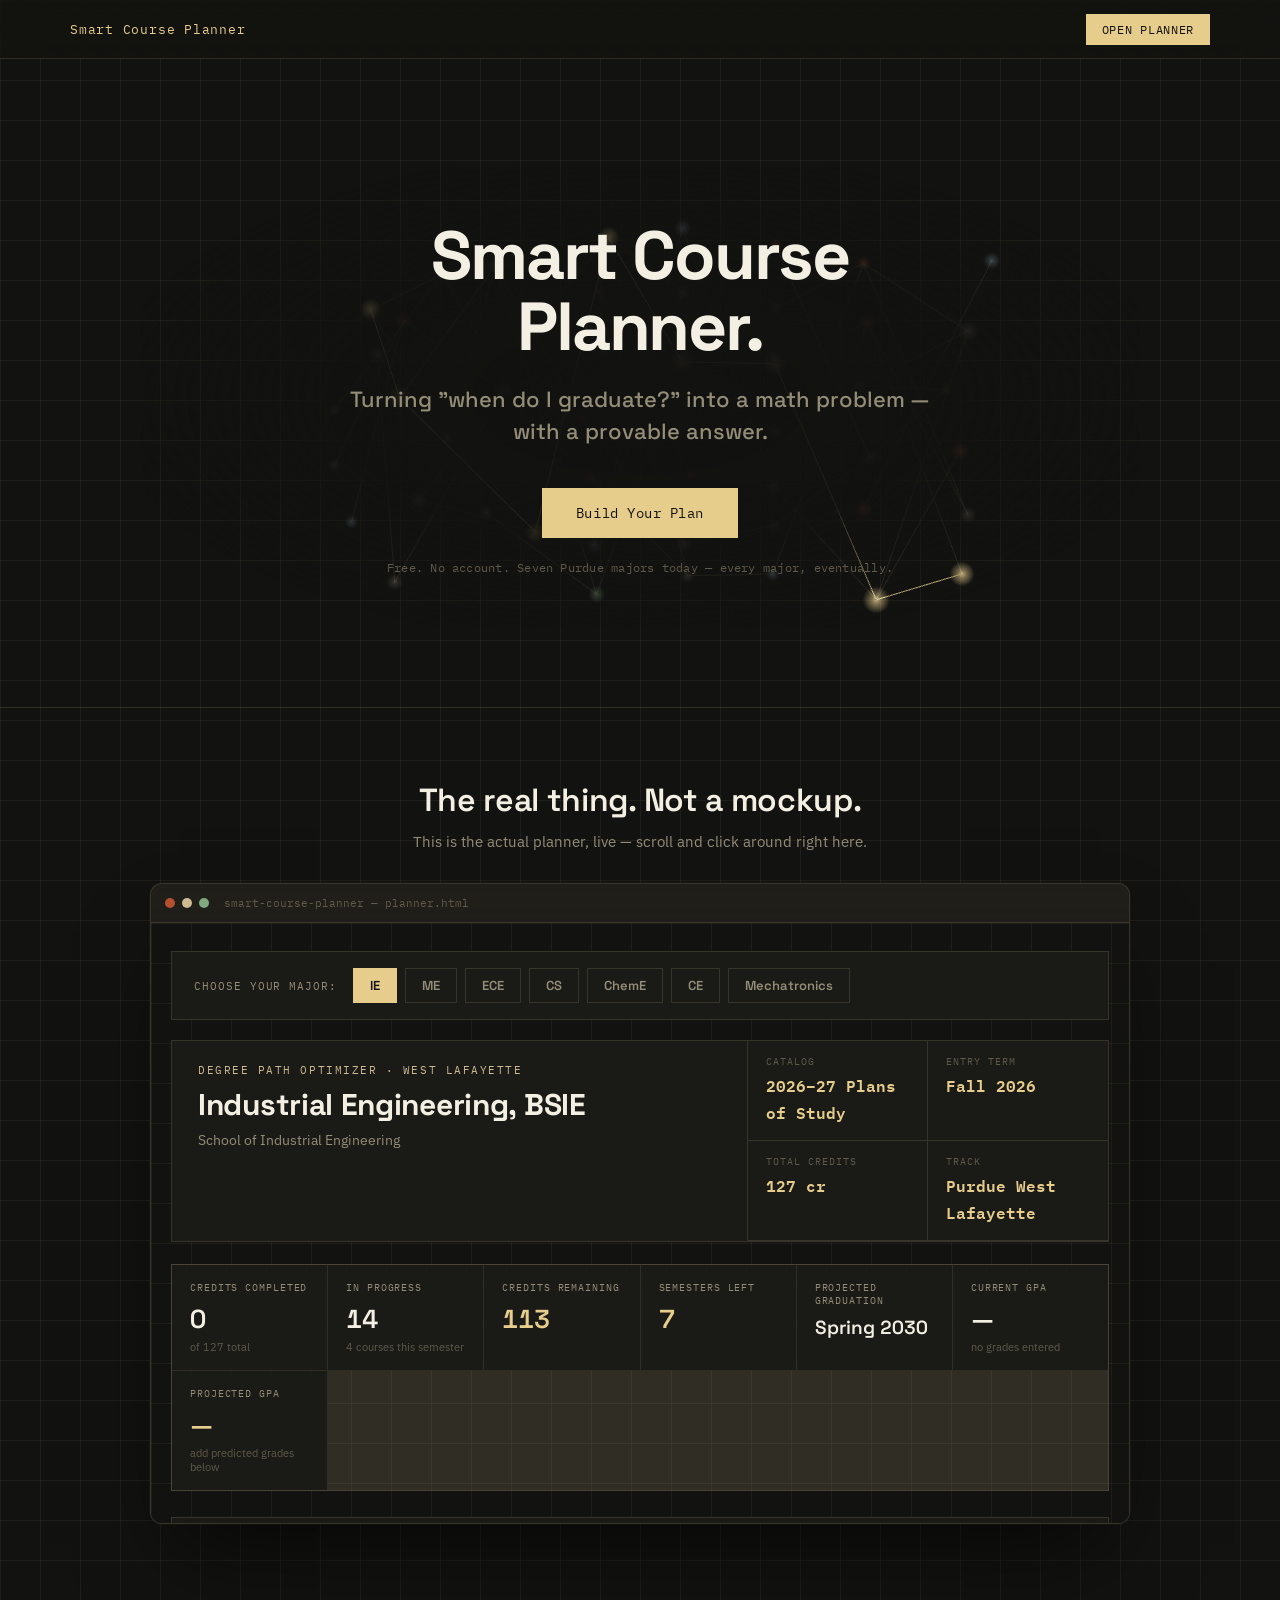
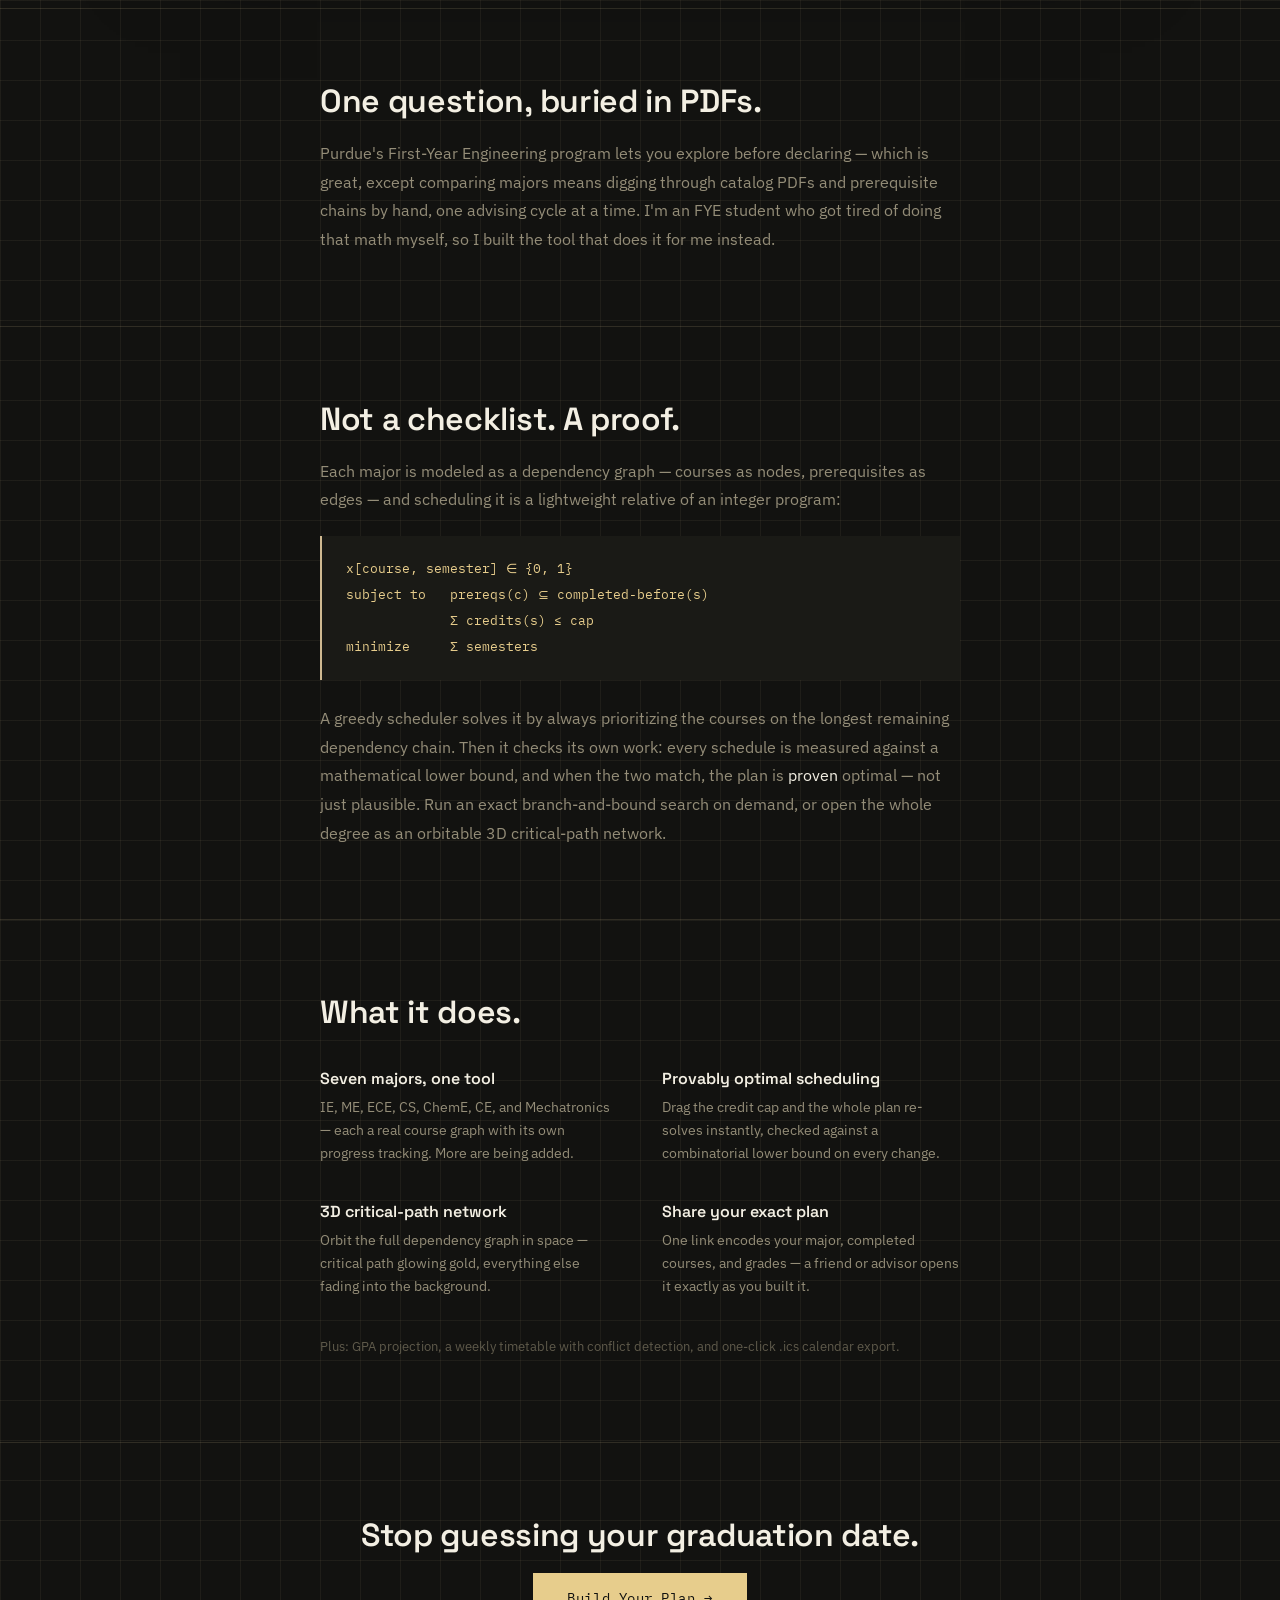
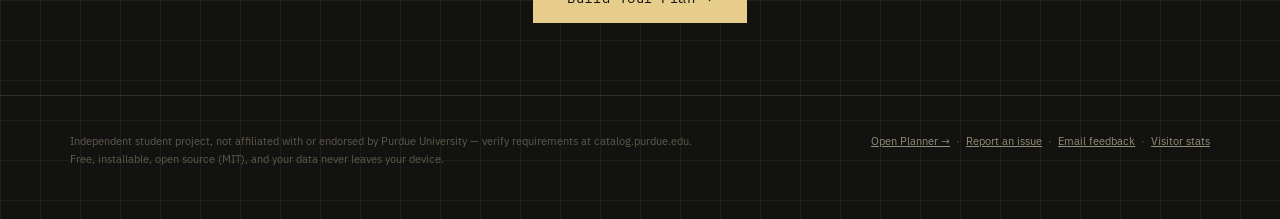
==== commit 089a58a4: "Simplify landing page, add motion layer and live planner preview Steve-Jobs-style redesign: strip th" ====
--- a/index.html
+++ b/index.html
@@ -50,242 +50,94 @@
 
 <nav class="site-nav">
   <div class="wrap">
-    <a class="brand" href="index.html"><b>SCP</b> / Smart Course Planner</a>
-    <button class="nav-toggle" aria-label="Toggle menu" aria-expanded="false"><span></span><span></span><span></span></button>
-    <div class="nav-links">
-      <a href="#about">About</a>
-      <a href="#model">Model</a>
-      <a href="#complexity">Complexity</a>
-      <a href="#features">Features</a>
-      <a href="planner.html" class="cta">Open Planner</a>
-    </div>
+    <a class="brand" href="index.html">Smart Course Planner</a>
+    <a href="planner.html" class="nav-open-btn">Open Planner</a>
   </div>
 </nav>
 
 <div class="hero">
-  <div class="hero-bg" aria-hidden="true">
-    <svg viewBox="0 0 1200 460" xmlns="http://www.w3.org/2000/svg">
-      <rect x="40" y="60" width="150" height="70" rx="6" fill="#CFB991"/>
-      <rect x="210" y="40" width="130" height="100" rx="6" fill="#7C9AAB"/>
-      <rect x="360" y="90" width="160" height="60" rx="6" fill="#7FA97F"/>
-      <rect x="60" y="180" width="120" height="90" rx="6" fill="#B5502F"/>
-      <rect x="200" y="200" width="150" height="70" rx="6" fill="#CFB991"/>
-      <rect x="900" y="50" width="140" height="90" rx="6" fill="#7C9AAB"/>
-      <rect x="760" y="90" width="120" height="60" rx="6" fill="#CFB991"/>
-      <rect x="1020" y="170" width="130" height="100" rx="6" fill="#7FA97F"/>
-      <rect x="850" y="210" width="140" height="70" rx="6" fill="#B5502F"/>
-      <rect x="980" y="320" width="150" height="80" rx="6" fill="#CFB991"/>
-      <rect x="90" y="310" width="140" height="80" rx="6" fill="#7C9AAB"/>
-      <rect x="270" y="330" width="120" height="60" rx="6" fill="#B5502F"/>
-      <rect x="620" y="330" width="150" height="70" rx="6" fill="#7FA97F"/>
-      <rect x="440" y="30" width="130" height="80" rx="6" fill="#7C9AAB"/>
-    </svg>
-  </div>
   <div class="hero3d" id="hero3d" aria-hidden="true"></div>
   <div class="wrap hero-content">
-    <div class="eyebrow"><span class="live-dot"></span> Personal project · Engineering @ Purdue</div>
-    <h1 class="hero-title">Smart Course Planner</h1>
-    <p class="hero-tagline">Turning "when do I graduate?" into a constraint satisfaction problem — with a provable answer.</p>
-    <p class="subtitle">Built around seven real Purdue engineering curricula — Industrial, Mechanical, Electrical, Civil, and Chemical Engineering, Mechatronics Engineering Technology, plus Computer Science. Instead of manually checking prerequisites and credit caps every semester, it models each degree as a dependency graph, solves for the fastest feasible path to graduation, and proves — mathematically, not just empirically — how close that path is to optimal.</p>
-    <div class="hero-ctas">
-      <a href="planner.html" class="btn btn-primary">Build Your Course Plan →</a>
-      <a href="#model" class="btn btn-outline">See how it works</a>
-    </div>
-    <div class="hero-meta">
-      <div class="hero-meta-item"><div class="n">7</div><div class="l">Majors modeled</div></div>
-      <div class="hero-meta-item"><div class="n">285</div><div class="l">Courses across all programs</div></div>
-      <div class="hero-meta-item"><div class="n">12–19</div><div class="l">Adjustable credit cap</div></div>
-      <div class="hero-meta-item"><div class="n">$0</div><div class="l">Free, no account, no ads</div></div>
-    </div>
+    <h1 class="hero-title" data-reveal-hero>Smart Course<br>Planner.</h1>
+    <p class="hero-tagline" data-reveal-hero>Turning "when do I graduate?" into a math problem — with a provable answer.</p>
+    <a href="planner.html" class="btn btn-primary btn-lg" data-reveal-hero>Build Your Plan</a>
+    <p class="hero-note" data-reveal-hero>Free. No account. Seven Purdue majors today — every major, eventually.</p>
   </div>
 </div>
 
-<section id="about">
+<section class="live-preview">
   <div class="wrap">
-    <div class="section-head">
-      <div class="section-num">00 — Why I Built This</div>
-      <div class="section-title">Two ordinary frustrations, one system.</div>
-      <p class="section-body">I'm a First-Year Engineering student at Purdue, applying to transfer to another university, and this project came out of two very ordinary frustrations. First, just checking my own course plan meant logging into MyPurdue's DegreeWorks — every time, through a portal, with no quick way to just glance at where I stood. Second, and more specific to being in FYE: I had to choose a major without any real way to compare what each one actually required, or how the paths differed in length and structure. Industrial Engineering is what I'm most drawn to, so it's the major I built out first and in the most depth — the other six exist so I could compare paths side by side, not because I was undecided about IE itself.</p>
-      <p class="section-body" style="margin-top:14px;">Building it taught me two things I'd only had in the abstract before: how to take operations-research concepts I'd read about — critical path method, greedy scheduling, combinatorial relaxation bounds — and apply them to a problem that was actually mine, with real prerequisite data and real constraints. And how to take a genuinely messy set of requirements — seven different majors, a live weekly timetable, a real academic calendar, GPA projection — and design them as one coherent system instead of separate one-off scripts.</p>
+    <h2 data-reveal>The real thing. Not a mockup.</h2>
+    <p class="preview-caption" data-reveal>This is the actual planner, live — scroll and click around right here.</p>
+    <div class="browser-frame" data-reveal>
+      <div class="browser-bar">
+        <span class="dot r"></span><span class="dot y"></span><span class="dot g"></span>
+        <span class="browser-url">smart-course-planner — planner.html</span>
+      </div>
+      <iframe src="planner.html?embed=1" title="Live Smart Course Planner preview" loading="lazy"></iframe>
     </div>
   </div>
 </section>
 
-<section id="problem">
-  <div class="wrap">
-    <div class="section-head">
-      <div class="section-num">01 — The Problem</div>
-      <div class="section-title">Every engineering student re-derives the same schedule by hand.</div>
-      <p class="section-body">Purdue's First-Year Engineering program lets students explore majors before declaring — which is great for exploration, but it means the actual path from "undecided" to a specific degree is buried across catalog PDFs, prerequisite chains, and credit-cap rules that most students only discover by trial and error each advising cycle, and that path looks completely different depending which major you land on. The underlying question — "if I take X credits a semester, how many semesters until I graduate?" — is a scheduling problem with real structure: a dependency graph and a capacity constraint, repeated across seven different degree structures. That structure is exactly what industrial engineers are trained to model.</p>
-    </div>
+<section class="story">
+  <div class="wrap wrap-narrow">
+    <h2 data-reveal>One question, buried in PDFs.</h2>
+    <p data-reveal>Purdue's First-Year Engineering program lets you explore before declaring — which is great, except comparing majors means digging through catalog PDFs and prerequisite chains by hand, one advising cycle at a time. I'm an FYE student who got tired of doing that math myself, so I built the tool that does it for me instead.</p>
   </div>
 </section>
 
-<section id="model">
-  <div class="wrap">
-    <div class="section-head">
-      <div class="section-num">02 — The Model</div>
-      <div class="section-title">Framed as a scheduling optimization, not a checklist.</div>
-      <p class="section-body">Each of the seven degrees is represented as its own directed acyclic graph — 40 to 43 courses apiece. Solving "what should I take, and when" is a lightweight relative of an integer program:</p>
-    </div>
-    <div class="model-grid">
-      <div class="model-cell">
-        <div class="k">Decision Variable</div>
-        <div class="v">x[course, semester] ∈ {0, 1}</div>
-        <p>Whether a given course is taken in a given semester.</p>
-      </div>
-      <div class="model-cell">
-        <div class="k">Constraints</div>
-        <div class="v">prereqs(c) ⊆ completed-before(s)<br>Σ credits(s) ≤ cap</div>
-        <p>A course can't be scheduled until every prerequisite lands in a strictly earlier semester, and no semester exceeds the credit cap the student sets.</p>
-      </div>
-      <div class="model-cell">
-        <div class="k">Objective</div>
-        <div class="v">minimize Σ semesters</div>
-        <p>Reach graduation in as few semesters as possible without violating the constraints above.</p>
-      </div>
-    </div>
-    <p class="section-body" style="margin-top:26px;">The planner solves this with a <b>greedy topological scheduler</b> rather than a true ILP solver: at each step it computes the longest remaining dependency chain for every unfinished course (its distance from the capstone), and prioritizes courses on that critical path so they never become the bottleneck. Unlike a plain heuristic, though, the tool doesn't just trust the greedy result — it checks it, and can verify it exactly on demand. See the Complexity section below.</p>
+<section class="think">
+  <div class="wrap wrap-narrow">
+    <h2 data-reveal>Not a checklist. A proof.</h2>
+    <p data-reveal>Each major is modeled as a dependency graph — courses as nodes, prerequisites as edges — and scheduling it is a lightweight relative of an integer program:</p>
+    <pre class="eq-panel" data-reveal>x[course, semester] ∈ {0, 1}
+subject to   prereqs(c) ⊆ completed-before(s)
+             Σ credits(s) ≤ cap
+minimize     Σ semesters</pre>
+    <p data-reveal>A greedy scheduler solves it by always prioritizing the courses on the longest remaining dependency chain. Then it checks its own work: every schedule is measured against a mathematical lower bound, and when the two match, the plan is <i>proven</i> optimal — not just plausible. Run an exact branch-and-bound search on demand, or open the whole degree as an orbitable 3D critical-path network.</p>
   </div>
 </section>
 
-<section id="complexity">
-  <div class="wrap">
-    <div class="section-head">
-      <div class="section-num">03 — Complexity &amp; Optimality</div>
-      <div class="section-title">Proving the schedule is good, not just hoping it is.</div>
-      <p class="section-body">This scheduling problem — assign tasks with precedence constraints into the fewest possible capacity-limited batches — is a variant of <b>precedence-constrained scheduling</b> (related to P|prec|C<sub>max</sub> in scheduling-theory notation), which is <b>NP-hard</b> in general. For a graph with 40+ courses and a dozen-plus eligible electives per semester, brute-forcing every possible assignment isn't computationally realistic in a browser. Running an exact ILP solver (OR-Tools, CBC) would work, but at this scale a much cheaper technique does almost the same job:</p>
-    </div>
-    <div class="model-grid">
-      <div class="model-cell">
-        <div class="k">Lower Bound 1 — Capacity</div>
-        <div class="v">⌈ Σ remaining credits / cap ⌉</div>
-        <p>No schedule can finish faster than total remaining credits divided by the per-semester cap, rounded up — regardless of prerequisites.</p>
+<section class="feature-list">
+  <div class="wrap wrap-narrow">
+    <h2 data-reveal>What it does.</h2>
+    <div class="flist" data-reveal-group>
+      <div class="fitem" data-reveal>
+        <h3>Seven majors, one tool</h3>
+        <p>IE, ME, ECE, CS, ChemE, CE, and Mechatronics — each a real course graph with its own progress tracking. More are being added.</p>
       </div>
-      <div class="model-cell">
-        <div class="k">Lower Bound 2 — Critical Path</div>
-        <div class="v">longest chain + 1</div>
-        <p>If course E requires D requires C requires B requires A, that's 5 semesters minimum, no matter how much room is left in the credit cap.</p>
+      <div class="fitem" data-reveal>
+        <h3>Provably optimal scheduling</h3>
+        <p>Drag the credit cap and the whole plan re-solves instantly, checked against a combinatorial lower bound on every change.</p>
       </div>
-      <div class="model-cell">
-        <div class="k">The Check</div>
-        <div class="v">greedy result == max(LB1, LB2) ?</div>
-        <p>If the greedy schedule matches the larger of the two bounds, it is <i>provably</i> optimal — no better schedule can exist, full stop.</p>
+      <div class="fitem" data-reveal>
+        <h3>3D critical-path network</h3>
+        <p>Orbit the full dependency graph in space — critical path glowing gold, everything else fading into the background.</p>
+      </div>
+      <div class="fitem" data-reveal>
+        <h3>Share your exact plan</h3>
+        <p>One link encodes your major, completed courses, and grades — a friend or advisor opens it exactly as you built it.</p>
       </div>
     </div>
-    <p class="section-body" style="margin-top:26px;">This is a classic <b>combinatorial relaxation bound</b>: instead of solving the hard problem exactly, solve two easy relaxations of it and use whichever gives the stronger (larger) bound. When the lower bound doesn't quite close the gap, the planner can also run a real <b>branch-and-bound exact search</b> on demand — bounded to a short time budget, and honest about it when the search space is too large to finish exhaustively.</p>
-    <p class="section-body" style="margin-top:16px;">The planner also runs a full <b>Critical Path Method (CPM)</b> analysis on each major — real forward/backward-pass Early Start, Early Finish, Late Start, Late Finish, and slack for every course, rendered as an interactive network diagram (2D or fully orbitable 3D) with the zero-slack critical path highlighted. CPM assumes unlimited parallel course-taking, so it's a genuinely different (and looser) relaxation than the credit-capped roadmap: comparing the two side by side — theoretical fastest path vs. realistic, resource-constrained path — is itself the kind of relaxation-vs-reality comparison operations research is built on.</p>
+    <p class="fmore" data-reveal>Plus: GPA projection, a weekly timetable with conflict detection, and one-click .ics calendar export.</p>
   </div>
 </section>
 
-<section id="features">
-  <div class="wrap">
-    <div class="section-head">
-      <div class="section-num">04 — Features</div>
-      <div class="section-title">What the planner actually does.</div>
-    </div>
-    <div class="feature-grid">
-      <div class="feature-card">
-        <span class="icon"><svg aria-hidden="true" viewBox="0 0 20 20" fill="none" stroke="currentColor" stroke-width="1.4"><circle cx="10" cy="10" r="7.5"/><path d="M13 7l-2 5-4 1 2-5 4-1z"/><circle cx="10" cy="10" r="0.6" fill="currentColor" stroke="none"/></svg></span>
-        <h3>Seven majors, one tool</h3>
-        <p>Switch between IE, ME, ECE, CS, ChemE, CE, and Mechatronics with one click — each with its own real course graph, progress tracking, and optimality check.</p>
-      </div>
-      <div class="feature-card">
-        <span class="icon"><svg aria-hidden="true" viewBox="0 0 20 20" fill="none" stroke="currentColor" stroke-width="1.4"><circle cx="4" cy="10" r="2"/><circle cx="10" cy="4" r="2"/><circle cx="10" cy="16" r="2"/><circle cx="16" cy="10" r="2"/><path d="M6 10h8M5.4 8.6l3.2-3.2M5.4 11.4l3.2 3.2M11.4 6.8l3.2 3.2M11.4 13.2l3.2-3.2"/></svg></span>
-        <h3>3D critical-path network</h3>
-        <p>The CPM diagram isn't just a static picture — flip it into an orbitable 3D view of the whole dependency graph, critical path glowing, everything else fading into the background.</p>
-      </div>
-      <div class="feature-card">
-        <span class="icon"><svg aria-hidden="true" viewBox="0 0 20 20" fill="none" stroke="currentColor" stroke-width="1.4"><path d="M10 2v2.2M10 15.8V18M18 10h-2.2M4.2 10H2M15.5 4.5l-1.6 1.6M6.1 13.9l-1.6 1.6M15.5 15.5l-1.6-1.6M6.1 6.1L4.5 4.5"/><circle cx="10" cy="10" r="3"/></svg></span>
-        <h3>Live re-scheduling</h3>
-        <p>Drag the credit-cap slider and the entire remaining semester plan re-solves instantly — answers "how many semesters if I take 18 credits?" directly.</p>
-      </div>
-      <div class="feature-card">
-        <span class="icon"><svg aria-hidden="true" viewBox="0 0 20 20" fill="none" stroke="currentColor" stroke-width="1.4"><circle cx="10" cy="10" r="7.5"/><path d="M6.5 10.3l2.2 2.2 4.8-5"/></svg></span>
-        <h3>Optimality verification</h3>
-        <p>Every schedule is checked against a combinatorial lower bound, with an on-demand branch-and-bound exact search — provably optimal, not just "probably fine."</p>
-      </div>
-      <div class="feature-card">
-        <span class="icon"><svg aria-hidden="true" viewBox="0 0 20 20" fill="none" stroke="currentColor" stroke-width="1.4"><path d="M4 2.5v15"/><path d="M4 3.5h11l-2.5 3 2.5 3H4"/></svg></span>
-        <h3>Graduation projection &amp; GPA</h3>
-        <p>Combines completed courses with the optimizer's remaining path to project an actual semester and year of graduation, plus current and projected GPA.</p>
-      </div>
-      <div class="feature-card">
-        <span class="icon"><svg aria-hidden="true" viewBox="0 0 20 20" fill="none" stroke="currentColor" stroke-width="1.4"><rect x="2.5" y="4" width="15" height="13" rx="1"/><path d="M2.5 8h15M7 2.5v3M13 2.5v3"/><circle cx="10" cy="12.5" r="1.6" fill="currentColor" stroke="none"/></svg></span>
-        <h3>Timetable &amp; calendar export</h3>
-        <p>Build a weekly class-time grid with conflict detection, then export the whole semester — classes plus breaks and finals — as a real .ics calendar file.</p>
-      </div>
-      <div class="feature-card">
-        <span class="icon"><svg aria-hidden="true" viewBox="0 0 20 20" fill="none" stroke="currentColor" stroke-width="1.4"><rect x="2.5" y="3" width="6" height="14" rx="1"/><rect x="10.5" y="7" width="6" height="10" rx="1"/></svg></span>
-        <h3>Compare all seven majors</h3>
-        <p>A fresh-start comparison table across every major at your credit cap — total credits, semesters, lower bound, and CPM length side by side.</p>
-      </div>
-      <div class="feature-card">
-        <span class="icon"><svg aria-hidden="true" viewBox="0 0 20 20" fill="none" stroke="currentColor" stroke-width="1.4"><path d="M6 10.5l2.5 2.5L14 7"/><circle cx="10" cy="10" r="7.5"/></svg></span>
-        <h3>Share your exact plan</h3>
-        <p>Generate a link that encodes your major, completed courses, and grades — send it to a friend or advisor and they open it exactly as you built it.</p>
-      </div>
-    </div>
-  </div>
-</section>
-
-<section id="install">
-  <div class="wrap">
-    <div class="section-head">
-      <div class="section-num">05 — Use It Like An App</div>
-      <div class="section-title">Free, installable, and yours to keep.</div>
-      <p class="section-body">No account, no email capture, no ads, no server storing your grades — everything lives in your own browser. Install it to your phone or laptop home screen for one-tap access before every advising meeting, and it keeps working even with a spotty connection.</p>
-    </div>
-    <div class="stack-row">
-      <span class="stack-chip">Installable (PWA)</span>
-      <span class="stack-chip">Works offline</span>
-      <span class="stack-chip">No account required</span>
-      <span class="stack-chip">Your data never leaves your device</span>
-      <span class="stack-chip">Open source, MIT licensed</span>
-    </div>
-  </div>
-</section>
-
-<section>
-  <div class="wrap">
-    <div class="section-head">
-      <div class="section-num">06 — Data &amp; Stack</div>
-      <div class="section-title">Sourced from Purdue's own catalog and department handbooks.</div>
-      <p class="section-body">Course lists, credit hours, and prerequisite chains come from Purdue's published plans of study and department curriculum handbooks for First-Year Engineering, Industrial, Mechanical, Electrical, Civil, and Chemical Engineering, Mechatronics Engineering Technology, and Computer Science. It's an unofficial planning aid, not a replacement for myPurduePlan / DegreeWorks or an academic advisor.</p>
-    </div>
-    <div class="stack-row">
-      <span class="stack-chip">Vanilla JS</span>
-      <span class="stack-chip">No build step</span>
-      <span class="stack-chip">Three.js (3D views)</span>
-      <span class="stack-chip">Greedy graph scheduling</span>
-      <span class="stack-chip">Combinatorial lower-bound verification</span>
-      <span class="stack-chip">Static — deployable on GitHub Pages</span>
-    </div>
-  </div>
-</section>
-
-<section id="feedback">
-  <div class="wrap">
-    <div class="section-head">
-      <div class="section-num">07 — Get Involved</div>
-      <div class="section-title">Studying a major that isn't modeled yet, or found a data error?</div>
-      <p class="section-body">This is a small, independently maintained project, kept accurate by people actually using it. If a prerequisite looks wrong, a course is missing, or you'd like to see another Purdue major added, the fastest way to reach me is directly.</p>
-    </div>
-    <div class="hero-ctas" style="margin-top:4px;">
-      <a href="https://github.com/mjlee070315-jpg/purdue-degree-planner/issues/new" target="_blank" rel="noopener" class="btn btn-outline">Report an issue on GitHub →</a>
-      <a href="mailto:mjlee070315@gmail.com?subject=Smart%20Course%20Planner" class="btn btn-outline">Email feedback →</a>
-    </div>
+<section class="cta-band">
+  <div class="wrap wrap-narrow">
+    <h2 data-reveal>Stop guessing your graduation date.</h2>
+    <a href="planner.html" class="btn btn-primary btn-lg" data-reveal>Build Your Plan →</a>
   </div>
 </section>
 
 <footer class="site-footer">
   <div class="wrap">
-    <p>Smart Course Planner is an independent student project and is not affiliated with or endorsed by Purdue University. Curriculum data may change — verify current requirements at catalog.purdue.edu.</p>
-    <p><a href="planner.html">Open Planner →</a> &nbsp;·&nbsp; <a href="https://minjaelee.goatcounter.com" target="_blank" rel="noopener">Live visitor stats →</a></p>
+    <p>Independent student project, not affiliated with or endorsed by Purdue University — verify requirements at catalog.purdue.edu. Free, installable, open source (MIT), and your data never leaves your device.</p>
+    <p><a href="planner.html">Open Planner →</a> &nbsp;·&nbsp; <a href="https://github.com/mjlee070315-jpg/purdue-degree-planner/issues/new" target="_blank" rel="noopener">Report an issue</a> &nbsp;·&nbsp; <a href="mailto:mjlee070315@gmail.com?subject=Smart%20Course%20Planner">Email feedback</a> &nbsp;·&nbsp; <a href="https://minjaelee.goatcounter.com" target="_blank" rel="noopener">Visitor stats</a></p>
   </div>
 </footer>
 
-<script src="site.js" defer></script>
+<script src="motion.js" defer></script>
 <script type="module" src="hero3d.js"></script>
 <script data-goatcounter="https://minjaelee.goatcounter.com/count"
         async src="//gc.zgo.at/count.js"></script>
--- a/style.css
+++ b/style.css
@@ -16,7 +16,7 @@
   --border:rgba(207,185,145,0.16);
 }
 *{box-sizing:border-box;}
-html{scroll-behavior:smooth;}
+html{scroll-behavior:smooth;-webkit-font-smoothing:antialiased;-moz-osx-font-smoothing:grayscale;}
 body{
   margin:0;
   background:
@@ -28,12 +28,16 @@
 }
 a{color:inherit;}
 .wrap{max-width:1180px;margin:0 auto;padding:0 20px;}
+h1,h2,h3{text-wrap:balance;}
+p{text-wrap:pretty;}
+.stat-value,.meta-value,#totalCreditsLabel{font-variant-numeric:tabular-nums;}
 
 /* ---- Nav ---- */
 .site-nav{
   border-bottom:1px solid var(--border);
-  background:rgba(18,18,16,0.9);
-  backdrop-filter:blur(6px);
+  background:rgba(18,18,16,0.72);
+  backdrop-filter:blur(14px) saturate(1.4);
+  -webkit-backdrop-filter:blur(14px) saturate(1.4);
   position:sticky;top:0;z-index:50;
 }
 .site-nav .wrap{
@@ -64,17 +68,22 @@
   padding:7px 14px;
 }
 .nav-links a.cta:hover{background:var(--gold);color:var(--bg);}
+.embed-mode .site-nav{display:none;}
 .nav-toggle{
   display:none;
   flex-direction:column;
   justify-content:center;
   gap:5px;
-  width:34px;height:34px;
+  width:40px;height:40px;
   background:none;border:1px solid var(--border);
   cursor:pointer;
   padding:0;
   align-items:center;
-}
+  transition-property:background,border-color;
+  transition-duration:0.15s;
+  transition-timing-function:ease-out;
+}
+.nav-toggle:hover{border-color:var(--gold);}
 .nav-toggle span{display:block;width:16px;height:1.5px;background:var(--gold-bright);}
 @media(max-width:640px){
   .nav-toggle{display:flex;}
@@ -374,70 +383,112 @@
 }
 .share-toast.show{opacity:1;transform:translateX(-50%) translateY(0);}
 
-/* ---- Landing page specific ---- */
-.hero{position:relative;overflow:hidden;padding:90px 0 60px;text-align:center;}
-.hero-bg{position:absolute;inset:0;z-index:0;filter:blur(34px) saturate(0.9);opacity:0.28;pointer-events:none;transform:scale(1.15);}
-.hero-bg svg{width:100%;height:100%;}
-.hero3d{position:absolute;inset:0;z-index:0;pointer-events:none;opacity:0;transition:opacity 1.4s ease;}
-.hero3d.is-ready{opacity:0.62;}
+/* ============================================================
+   Landing page (index.html) — a deliberately quiet design system.
+   Few boxes, few colors, generous space. The 3D hero and the
+   equation panel are the only two "loud" moments on the page.
+   ============================================================ */
+.wrap-narrow{max-width:680px;}
+
+.nav-open-btn{
+  font-family:'IBM Plex Mono',monospace;font-size:11.5px;letter-spacing:0.06em;text-transform:uppercase;
+  color:var(--bg);background:var(--gold-bright);padding:8px 16px;text-decoration:none;
+}
+.nav-open-btn:hover{background:var(--gold);}
+
+.hero{position:relative;overflow:hidden;padding:120px 0 90px;text-align:center;min-height:72vh;display:flex;align-items:center;}
+.hero3d{position:absolute;inset:0;z-index:0;pointer-events:none;opacity:0;transition:opacity 1.6s ease;}
+.hero3d.is-ready{opacity:0.55;}
 .hero3d canvas{display:block;width:100%;height:100%;}
-.hero-content{position:relative;z-index:1;}
+.hero-content{position:relative;z-index:1;width:100%;}
 .hero-content::before{
   content:'';
   position:absolute;
   left:50%;top:50%;
   transform:translate(-50%,-50%);
-  width:min(1000px,140%);height:120%;
-  background:radial-gradient(ellipse at center, var(--bg) 0%, rgba(18,18,16,0.88) 46%, rgba(18,18,16,0) 78%);
+  width:min(1000px,140%);height:130%;
+  background:radial-gradient(ellipse at center, var(--bg) 0%, rgba(18,18,16,0.9) 44%, rgba(18,18,16,0) 76%);
   z-index:-1;
   pointer-events:none;
 }
-.hero .eyebrow{margin-bottom:16px;display:inline-flex;align-items:center;gap:8px;}
-.live-dot{width:7px;height:7px;border-radius:50%;background:var(--complete);box-shadow:0 0 8px var(--complete);display:inline-block;animation:dotPulse 2.4s ease-in-out infinite;}
-@keyframes dotPulse{0%,100%{opacity:1;}50%{opacity:0.4;}}
-@media (prefers-reduced-motion: reduce){.live-dot{animation:none;}}
-.hero-title{font-family:'Space Grotesk',sans-serif;font-size:52px;font-weight:700;letter-spacing:-0.02em;margin:0 0 10px;}
-.hero-tagline{font-family:'Space Grotesk',sans-serif;font-size:21px;font-weight:600;color:var(--gold-bright);max-width:680px;margin:0 auto 18px;line-height:1.3;}
-.hero .subtitle{font-size:16px;max-width:640px;margin:0 auto;text-align:center;}
-.hero-ctas{display:flex;gap:12px;margin-top:30px;flex-wrap:wrap;justify-content:center;}
+.hero-title{font-family:'Space Grotesk',sans-serif;font-size:clamp(42px,7vw,68px);font-weight:700;letter-spacing:-0.03em;line-height:1.04;margin:0 0 22px;}
+.hero-tagline{font-family:'Space Grotesk',sans-serif;font-size:clamp(17px,2.4vw,22px);font-weight:500;color:var(--muted);max-width:600px;margin:0 auto 40px;line-height:1.45;}
 .btn{
   font-family:'IBM Plex Mono',monospace;
-  font-size:12.5px;letter-spacing:0.04em;
-  padding:12px 22px;
+  font-size:13px;letter-spacing:0.04em;
+  padding:15px 30px;
   text-decoration:none;
   display:inline-block;
   transition:all 0.15s ease;
 }
 .btn-primary{background:var(--gold-bright);color:var(--bg);}
 .btn-primary:hover{background:var(--gold);transform:translateY(-1px);}
-.btn-outline{border:1px solid var(--border);color:var(--ink);}
-.btn-outline:hover{border-color:var(--gold);color:var(--gold-bright);transform:translateY(-1px);}
-.hero-meta{display:flex;gap:28px;margin-top:44px;flex-wrap:wrap;justify-content:center;}
-.hero-meta-item{text-align:center;}
-.hero-meta-item .n{font-family:'Space Grotesk',sans-serif;font-size:26px;color:var(--gold-bright);font-weight:600;}
-.hero-meta-item .l{font-family:'IBM Plex Mono',monospace;font-size:10px;color:var(--muted);text-transform:uppercase;letter-spacing:0.08em;margin-top:3px;}
-
-section{padding:56px 0;border-top:1px solid var(--border);}
-.section-head{margin-bottom:32px;}
-.section-num{font-family:'IBM Plex Mono',monospace;font-size:11px;color:var(--gold);letter-spacing:0.14em;text-transform:uppercase;margin-bottom:8px;}
-.section-title{font-family:'Space Grotesk',sans-serif;font-size:26px;font-weight:600;max-width:640px;}
-.section-body{color:var(--muted);font-size:14.5px;line-height:1.75;max-width:680px;margin-top:12px;}
-
-.model-grid{display:grid;grid-template-columns:repeat(3,1fr);gap:1px;background:var(--border);border:1px solid var(--border);margin-top:28px;}
-@media(max-width:800px){.model-grid{grid-template-columns:1fr;}}
-.model-cell{background:var(--bg-panel);padding:22px 24px;}
-.model-cell .k{font-family:'IBM Plex Mono',monospace;font-size:10px;color:var(--muted-dim);text-transform:uppercase;letter-spacing:0.09em;}
-.model-cell .v{font-family:'IBM Plex Mono',monospace;font-size:13px;color:var(--gold-bright);margin-top:10px;line-height:1.6;}
-.model-cell p{font-size:12.5px;color:var(--muted);line-height:1.7;margin-top:12px;}
-
-.feature-grid{display:grid;grid-template-columns:repeat(2,1fr);gap:16px;margin-top:28px;}
-@media(max-width:800px){.feature-grid{grid-template-columns:1fr;}}
-.feature-card{border:1px solid var(--border);background:var(--bg-panel);padding:22px 24px;transition:border-color 0.15s ease, transform 0.15s ease;}
-.feature-card:hover{border-color:var(--gold);transform:translateY(-2px);}
-.feature-card .icon{display:block;margin-bottom:14px;color:var(--gold);}
-.feature-card .icon svg{width:22px;height:22px;}
-.feature-card h3{font-family:'Space Grotesk',sans-serif;font-size:15px;margin:0 0 8px;}
-.feature-card p{font-size:12.5px;color:var(--muted);line-height:1.7;margin:0;}
+.btn-lg{font-size:13.5px;padding:16px 34px;}
+.hero-note{font-family:'IBM Plex Mono',monospace;font-size:11.5px;color:var(--muted-dim);margin:22px 0 0;letter-spacing:0.02em;}
+
+section{padding:0;}
+.story, .think, .feature-list, .cta-band{padding:72px 0;border-top:1px solid var(--border);}
+.story h2, .think h2, .feature-list h2, .cta-band h2{
+  font-family:'Space Grotesk',sans-serif;font-weight:600;
+  font-size:clamp(24px,3.4vw,32px);letter-spacing:-0.01em;margin:0 0 18px;
+}
+.story p, .think p{color:var(--muted);font-size:15.5px;line-height:1.85;margin:0 0 14px;}
+.story p:last-child, .think p:last-child{margin-bottom:0;}
+.think i{color:var(--ink);font-style:normal;}
+
+.eq-panel{
+  font-family:'IBM Plex Mono',monospace;font-size:13px;line-height:2;color:var(--gold-bright);
+  background:var(--bg-panel);border-left:2px solid var(--gold);padding:20px 24px;margin:22px 0 24px;
+  overflow-x:auto;white-space:pre;
+}
+
+.flist{display:grid;grid-template-columns:1fr 1fr;gap:36px 44px;margin-top:36px;}
+@media(max-width:700px){.flist{grid-template-columns:1fr;gap:30px;}}
+.fitem h3{font-family:'Space Grotesk',sans-serif;font-size:16px;font-weight:600;margin:0 0 7px;color:var(--ink);}
+.fitem p{font-size:13.5px;color:var(--muted);line-height:1.7;margin:0;}
+.fmore{font-size:12.5px;color:var(--muted-dim);margin-top:38px;line-height:1.7;}
+
+.cta-band{text-align:center;}
+.cta-band .wrap-narrow{margin:0 auto;}
+
+/* ---- Live preview (embedded real planner.html) ---- */
+.live-preview{padding:72px 0 84px;border-top:1px solid var(--border);text-align:center;}
+.live-preview h2{font-family:'Space Grotesk',sans-serif;font-weight:600;font-size:clamp(24px,3.4vw,32px);letter-spacing:-0.01em;margin:0 0 12px;}
+.preview-caption{color:var(--muted);font-size:14.5px;margin:0 0 32px;}
+.browser-frame{
+  max-width:980px;margin:0 auto;text-align:left;border-radius:12px;overflow:hidden;
+  border:1px solid var(--border);background:var(--bg-panel);
+  box-shadow:0 50px 90px -30px rgba(0,0,0,0.65), 0 0 0 1px rgba(207,185,145,0.04),
+    inset 0 1px 0 rgba(243,239,227,0.05);
+  transition-property:transform,box-shadow;transition-duration:0.5s;transition-timing-function:cubic-bezier(0.16,1,0.3,1);
+}
+.browser-frame:hover{transform:translateY(-3px);box-shadow:0 60px 100px -30px rgba(0,0,0,0.7), 0 0 0 1px rgba(207,185,145,0.08),
+    inset 0 1px 0 rgba(243,239,227,0.07);}
+.browser-bar{
+  display:flex;align-items:center;gap:7px;padding:12px 16px 12px 14px;border-radius:12px 12px 0 0;
+  background:linear-gradient(180deg, var(--bg-panel-raised), rgba(32,31,26,0.85));
+  border-bottom:1px solid var(--border);
+}
+.browser-bar .dot{width:10px;height:10px;border-radius:50%;flex:none;}
+.browser-bar .dot.r{background:#B5502F;}
+.browser-bar .dot.y{background:#CFB991;}
+.browser-bar .dot.g{background:#7FA97F;}
+.browser-url{margin-left:8px;font-family:'IBM Plex Mono',monospace;font-size:11px;color:var(--muted-dim);}
+.browser-frame iframe{width:100%;height:600px;border:0;display:block;background:var(--bg);}
+@media(max-width:700px){.browser-frame iframe{height:440px;}}
+
+/* ---- Scroll-reveal motion layer ---- */
+[data-reveal]{opacity:0;transform:translateY(22px);transition:opacity 0.85s cubic-bezier(0.16,1,0.3,1), transform 0.85s cubic-bezier(0.16,1,0.3,1);}
+[data-reveal].in-view{opacity:1;transform:translateY(0);}
+[data-reveal-hero]{opacity:0;transform:translateY(16px);transition:opacity 0.9s cubic-bezier(0.16,1,0.3,1), transform 0.9s cubic-bezier(0.16,1,0.3,1);}
+[data-reveal-hero].in-view{opacity:1;transform:translateY(0);}
+.btn-primary{transition:background 0.15s ease, transform 0.15s cubic-bezier(0.34,1.56,0.64,1), box-shadow 0.2s ease;}
+.btn-primary:hover{box-shadow:0 8px 24px -8px rgba(231,205,140,0.45);}
+.btn-primary.is-pressed{transform:scale(0.96);}
+@media (prefers-reduced-motion: reduce){
+  [data-reveal],[data-reveal-hero]{transition:none;}
+  .btn-primary{transition:background 0.15s ease;}
+}
 
 /* ---- Inline icon utility (headers, buttons) ---- */
 .icon-inline{width:16px;height:16px;vertical-align:-3px;margin-right:7px;color:var(--gold);flex:none;}
@@ -516,10 +567,6 @@
   transition:opacity 0.1s ease;
 }
 .cpm3d-hint{font-size:10.5px;color:var(--muted-dim);margin-top:8px;font-family:'IBM Plex Mono',monospace;}
-
-.stack-row{display:flex;gap:10px;flex-wrap:wrap;margin-top:20px;}
-.stack-chip{font-family:'IBM Plex Mono',monospace;font-size:11px;color:var(--muted);border:1px solid var(--border);padding:6px 12px;transition:border-color 0.15s ease, color 0.15s ease;}
-.stack-chip:hover{border-color:var(--gold);color:var(--gold-bright);}
 
 footer.site-footer{border-top:1px solid var(--border);padding:36px 0 50px;}
 footer.site-footer .wrap{display:flex;justify-content:space-between;flex-wrap:wrap;gap:16px;}
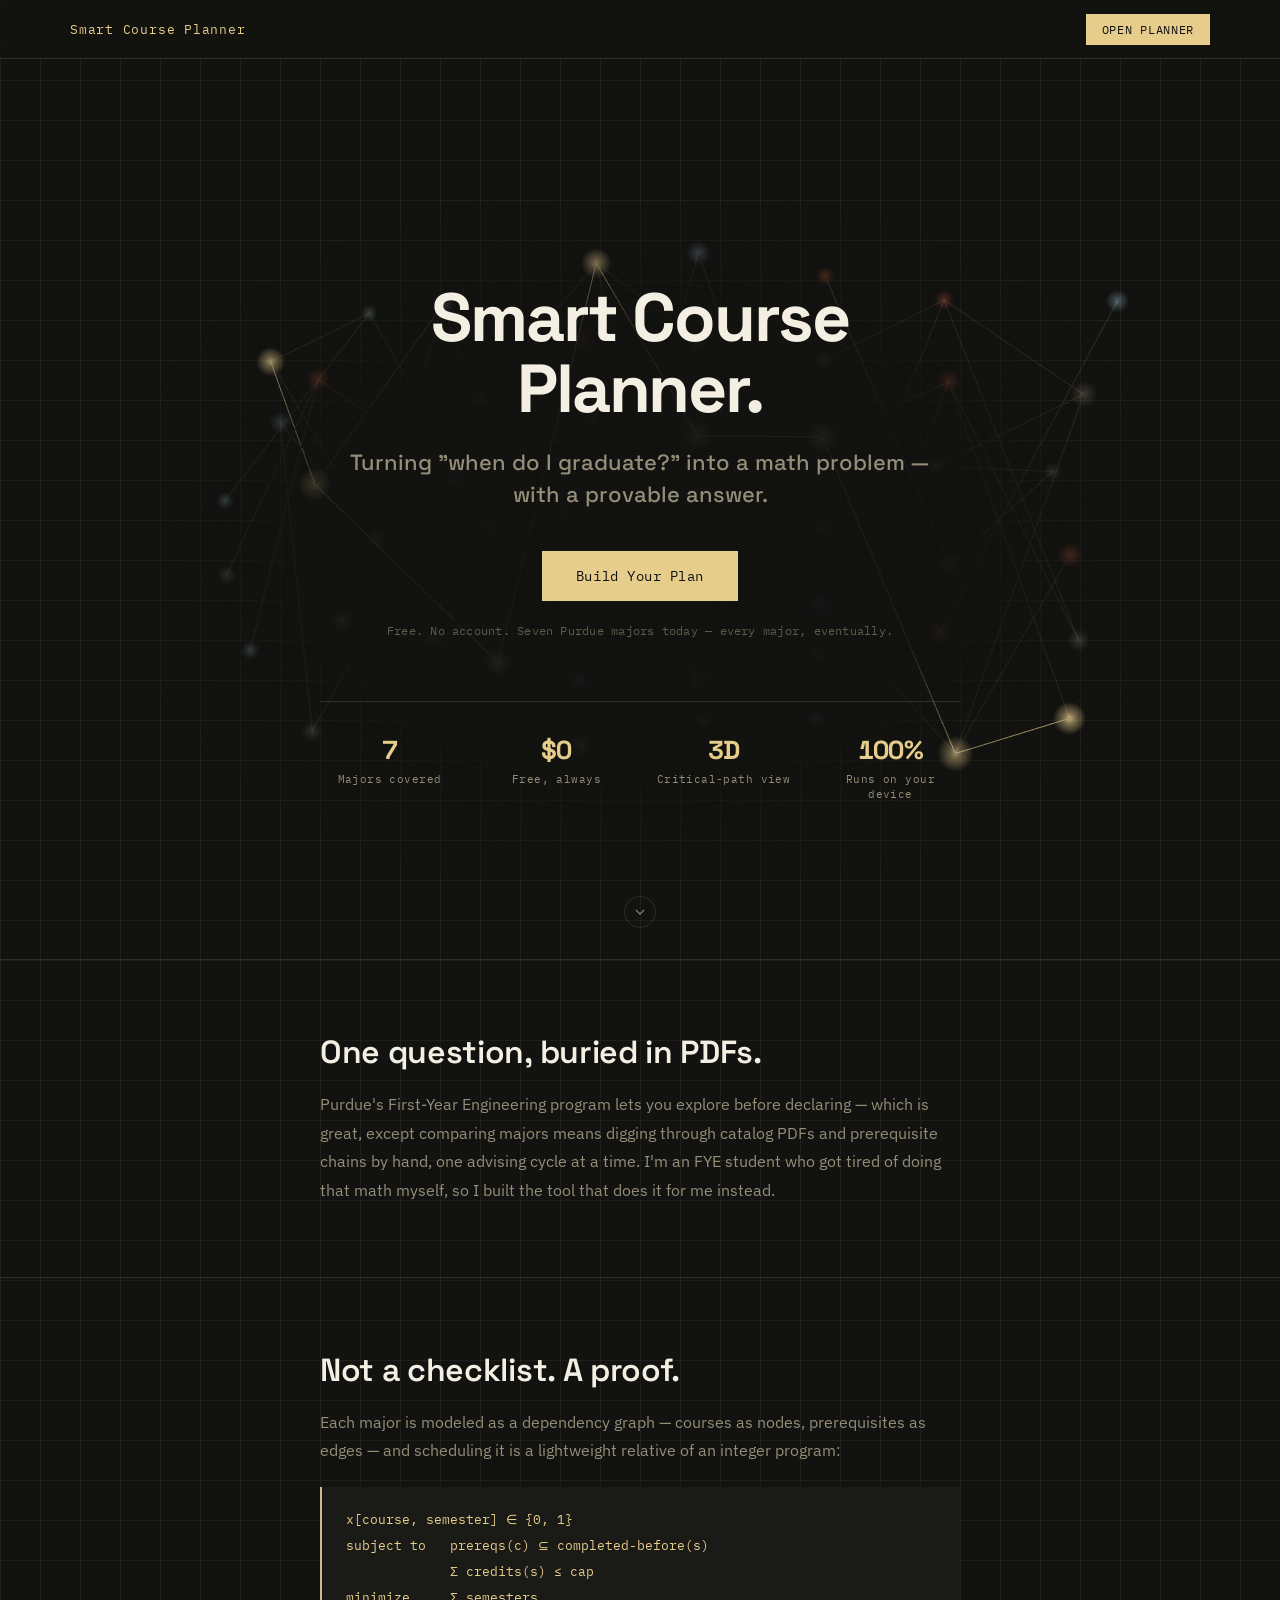
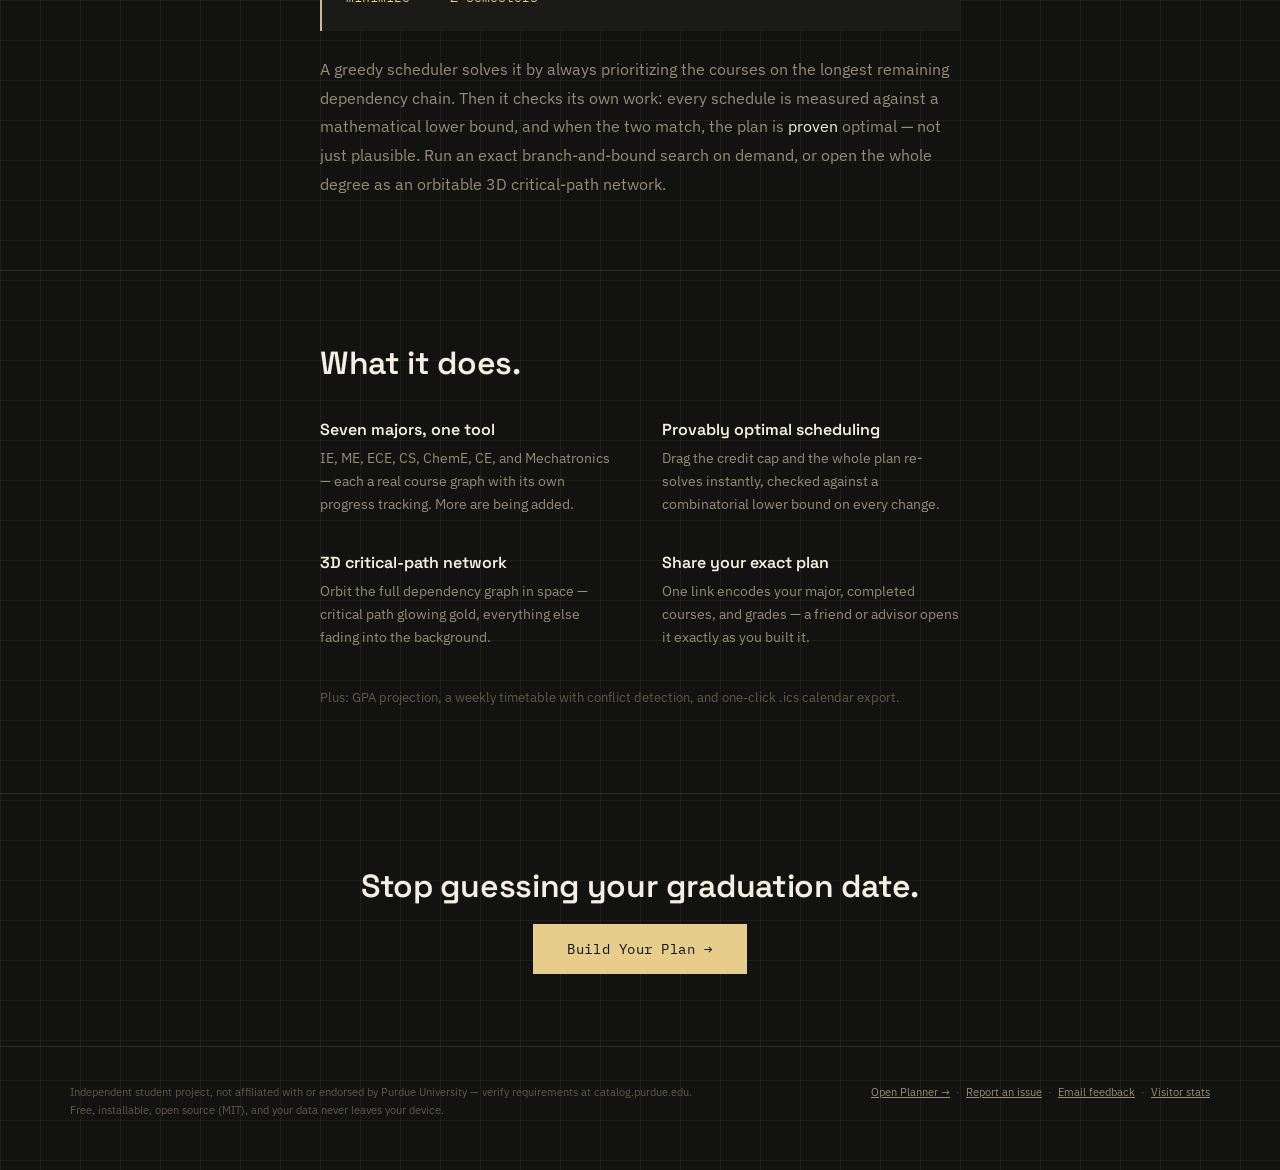
==== commit 699519f9: "Split planner into tabs, rebuild landing hero as cinematic full-bleed 3D Planner: Courses / Schedule" ====
--- a/index.html
+++ b/index.html
@@ -62,24 +62,20 @@
     <p class="hero-tagline" data-reveal-hero>Turning "when do I graduate?" into a math problem — with a provable answer.</p>
     <a href="planner.html" class="btn btn-primary btn-lg" data-reveal-hero>Build Your Plan</a>
     <p class="hero-note" data-reveal-hero>Free. No account. Seven Purdue majors today — every major, eventually.</p>
+
+    <div class="hero-stats" data-reveal-hero>
+      <div class="hero-stat"><div class="hero-stat-val">7</div><div class="hero-stat-label">Majors covered</div></div>
+      <div class="hero-stat"><div class="hero-stat-val">$0</div><div class="hero-stat-label">Free, always</div></div>
+      <div class="hero-stat"><div class="hero-stat-val">3D</div><div class="hero-stat-label">Critical-path view</div></div>
+      <div class="hero-stat"><div class="hero-stat-val">100%</div><div class="hero-stat-label">Runs on your device</div></div>
+    </div>
   </div>
+  <a href="#story" class="scroll-cue" aria-label="Scroll to learn more">
+    <svg width="14" height="14" viewBox="0 0 20 20" fill="none" stroke="currentColor" stroke-width="1.6"><path d="M4 7l6 6 6-6"/></svg>
+  </a>
 </div>
 
-<section class="live-preview">
-  <div class="wrap">
-    <h2 data-reveal>The real thing. Not a mockup.</h2>
-    <p class="preview-caption" data-reveal>This is the actual planner, live — scroll and click around right here.</p>
-    <div class="browser-frame" data-reveal>
-      <div class="browser-bar">
-        <span class="dot r"></span><span class="dot y"></span><span class="dot g"></span>
-        <span class="browser-url">smart-course-planner — planner.html</span>
-      </div>
-      <iframe src="planner.html?embed=1" title="Live Smart Course Planner preview" loading="lazy"></iframe>
-    </div>
-  </div>
-</section>
-
-<section class="story">
+<section class="story" id="story">
   <div class="wrap wrap-narrow">
     <h2 data-reveal>One question, buried in PDFs.</h2>
     <p data-reveal>Purdue's First-Year Engineering program lets you explore before declaring — which is great, except comparing majors means digging through catalog PDFs and prerequisite chains by hand, one advising cycle at a time. I'm an FYE student who got tired of doing that math myself, so I built the tool that does it for me instead.</p>
--- a/style.css
+++ b/style.css
@@ -31,6 +31,49 @@
 h1,h2,h3{text-wrap:balance;}
 p{text-wrap:pretty;}
 .stat-value,.meta-value,#totalCreditsLabel{font-variant-numeric:tabular-nums;}
+:focus-visible{outline:2px solid var(--gold-bright);outline-offset:2px;}
+:focus:not(:focus-visible){outline:none;}
+
+/* ---- Tab navigation (planner sections) ---- */
+.tab-bar{
+  display:flex;gap:4px;margin-bottom:22px;
+  border-bottom:1px solid var(--border);
+  overflow-x:auto;
+}
+.tab-btn{
+  font-family:'IBM Plex Mono',monospace;
+  font-size:11.5px;letter-spacing:0.05em;text-transform:uppercase;
+  color:var(--muted);background:none;border:none;
+  padding:12px 18px 11px;
+  display:inline-flex;align-items:center;gap:7px;
+  cursor:pointer;white-space:nowrap;
+  border-bottom:2px solid transparent;
+  transition-property:color,border-color;transition-duration:0.15s;transition-timing-function:ease;
+}
+.tab-btn .icon-inline{width:14px;height:14px;margin-right:0;color:currentColor;}
+.tab-btn:hover{color:var(--ink);}
+.tab-btn.active{color:var(--gold-bright);border-bottom-color:var(--gold-bright);}
+.tab-label-short{display:none;}
+.tab-badge{
+  font-family:'IBM Plex Mono',monospace;font-size:9.5px;font-weight:600;
+  background:var(--danger);color:var(--ink);border-radius:999px;
+  padding:1px 6px;line-height:1.5;margin-left:2px;
+}
+.tab-panel{display:none;}
+.tab-panel.active{display:block;animation:tabFadeIn 0.35s cubic-bezier(0.22,1,0.36,1) both;}
+@keyframes tabFadeIn{from{opacity:0;transform:translateY(6px);}to{opacity:1;transform:translateY(0);}}
+@media (prefers-reduced-motion: reduce){.tab-panel.active{animation:none;}}
+@media(max-width:640px){
+  .tab-bar{gap:0;}
+  .tab-btn{padding:10px 6px;font-size:10px;flex:1 1 0;min-width:0;justify-content:center;gap:4px;letter-spacing:0.02em;}
+  .tab-btn .icon-inline{display:none;}
+  .tab-label-full{display:none;}
+  .tab-label-short{display:inline;}
+  .tab-badge{padding:1px 5px;font-size:9px;margin-left:1px;}
+}
+@media(max-width:360px){
+  .tab-btn{font-size:9px;padding:9px 3px;}
+}
 
 /* ---- Nav ---- */
 .site-nav{
@@ -254,10 +297,13 @@
   background:transparent;
   color:var(--muted);
   cursor:pointer;
-  transition:all 0.12s ease;
+  transition-property:color,border-color,background,transform;
+  transition-duration:0.12s;
+  transition-timing-function:ease;
 }
 .major-btn:hover{color:var(--ink);border-color:var(--gold);transform:translateY(-1px);}
 .major-btn.active{color:var(--bg);background:var(--gold-bright);border-color:var(--gold-bright);}
+.reset-btn-global{margin-left:auto;}
 
 /* ---- Optimality badge ---- */
 .opt-badge{
@@ -396,9 +442,9 @@
 }
 .nav-open-btn:hover{background:var(--gold);}
 
-.hero{position:relative;overflow:hidden;padding:120px 0 90px;text-align:center;min-height:72vh;display:flex;align-items:center;}
+.hero{position:relative;overflow:hidden;padding:calc(58px + 6vh) 0 5vh;text-align:center;min-height:100dvh;display:flex;flex-direction:column;align-items:center;justify-content:center;}
 .hero3d{position:absolute;inset:0;z-index:0;pointer-events:none;opacity:0;transition:opacity 1.6s ease;}
-.hero3d.is-ready{opacity:0.55;}
+.hero3d.is-ready{opacity:0.6;}
 .hero3d canvas{display:block;width:100%;height:100%;}
 .hero-content{position:relative;z-index:1;width:100%;}
 .hero-content::before{
@@ -419,12 +465,41 @@
   padding:15px 30px;
   text-decoration:none;
   display:inline-block;
-  transition:all 0.15s ease;
+  transition-property:background,transform,box-shadow;transition-duration:0.15s;transition-timing-function:ease;
 }
 .btn-primary{background:var(--gold-bright);color:var(--bg);}
 .btn-primary:hover{background:var(--gold);transform:translateY(-1px);}
 .btn-lg{font-size:13.5px;padding:16px 34px;}
 .hero-note{font-family:'IBM Plex Mono',monospace;font-size:11.5px;color:var(--muted-dim);margin:22px 0 0;letter-spacing:0.02em;}
+
+/* ---- Hero stat strip (real, honest numbers — no fabricated metrics) ---- */
+.hero-stats{
+  display:grid;grid-template-columns:repeat(4,1fr);gap:clamp(10px,3vw,28px);
+  max-width:640px;margin:clamp(40px,7vh,68px) auto 0;
+  padding-top:clamp(22px,3.5vh,32px);border-top:1px solid var(--border);
+}
+.hero-stat-val{
+  font-family:'Space Grotesk',sans-serif;font-weight:700;color:var(--gold-bright);
+  font-size:clamp(19px,2.6vw,26px);letter-spacing:-0.02em;font-variant-numeric:tabular-nums;
+}
+.hero-stat-label{
+  font-family:'IBM Plex Mono',monospace;font-size:clamp(9px,1vw,10.5px);color:var(--muted);
+  letter-spacing:0.04em;margin-top:5px;line-height:1.4;
+}
+@media(max-width:640px){
+  .hero-stats{grid-template-columns:repeat(2,1fr);gap:20px 14px;}
+}
+.scroll-cue{
+  position:absolute;left:50%;bottom:clamp(18px,3.5vh,32px);transform:translateX(-50%);
+  width:32px;height:32px;border-radius:50%;border:1px solid var(--border);
+  display:flex;align-items:center;justify-content:center;color:var(--muted);
+  z-index:1;transition:border-color 0.2s ease,color 0.2s ease;
+  animation:scrollCueBob 2.4s ease-in-out infinite;
+}
+.scroll-cue:hover{border-color:var(--gold);color:var(--gold-bright);}
+@keyframes scrollCueBob{0%,100%{transform:translateX(-50%) translateY(0);}50%{transform:translateX(-50%) translateY(5px);}}
+@media (prefers-reduced-motion: reduce){.scroll-cue{animation:none;}}
+@media(max-width:640px){.scroll-cue{display:none;}}
 
 section{padding:0;}
 .story, .think, .feature-list, .cta-band{padding:72px 0;border-top:1px solid var(--border);}
@@ -450,32 +525,6 @@
 
 .cta-band{text-align:center;}
 .cta-band .wrap-narrow{margin:0 auto;}
-
-/* ---- Live preview (embedded real planner.html) ---- */
-.live-preview{padding:72px 0 84px;border-top:1px solid var(--border);text-align:center;}
-.live-preview h2{font-family:'Space Grotesk',sans-serif;font-weight:600;font-size:clamp(24px,3.4vw,32px);letter-spacing:-0.01em;margin:0 0 12px;}
-.preview-caption{color:var(--muted);font-size:14.5px;margin:0 0 32px;}
-.browser-frame{
-  max-width:980px;margin:0 auto;text-align:left;border-radius:12px;overflow:hidden;
-  border:1px solid var(--border);background:var(--bg-panel);
-  box-shadow:0 50px 90px -30px rgba(0,0,0,0.65), 0 0 0 1px rgba(207,185,145,0.04),
-    inset 0 1px 0 rgba(243,239,227,0.05);
-  transition-property:transform,box-shadow;transition-duration:0.5s;transition-timing-function:cubic-bezier(0.16,1,0.3,1);
-}
-.browser-frame:hover{transform:translateY(-3px);box-shadow:0 60px 100px -30px rgba(0,0,0,0.7), 0 0 0 1px rgba(207,185,145,0.08),
-    inset 0 1px 0 rgba(243,239,227,0.07);}
-.browser-bar{
-  display:flex;align-items:center;gap:7px;padding:12px 16px 12px 14px;border-radius:12px 12px 0 0;
-  background:linear-gradient(180deg, var(--bg-panel-raised), rgba(32,31,26,0.85));
-  border-bottom:1px solid var(--border);
-}
-.browser-bar .dot{width:10px;height:10px;border-radius:50%;flex:none;}
-.browser-bar .dot.r{background:#B5502F;}
-.browser-bar .dot.y{background:#CFB991;}
-.browser-bar .dot.g{background:#7FA97F;}
-.browser-url{margin-left:8px;font-family:'IBM Plex Mono',monospace;font-size:11px;color:var(--muted-dim);}
-.browser-frame iframe{width:100%;height:600px;border:0;display:block;background:var(--bg);}
-@media(max-width:700px){.browser-frame iframe{height:440px;}}
 
 /* ---- Scroll-reveal motion layer ---- */
 [data-reveal]{opacity:0;transform:translateY(22px);transition:opacity 0.85s cubic-bezier(0.16,1,0.3,1), transform 0.85s cubic-bezier(0.16,1,0.3,1);}
